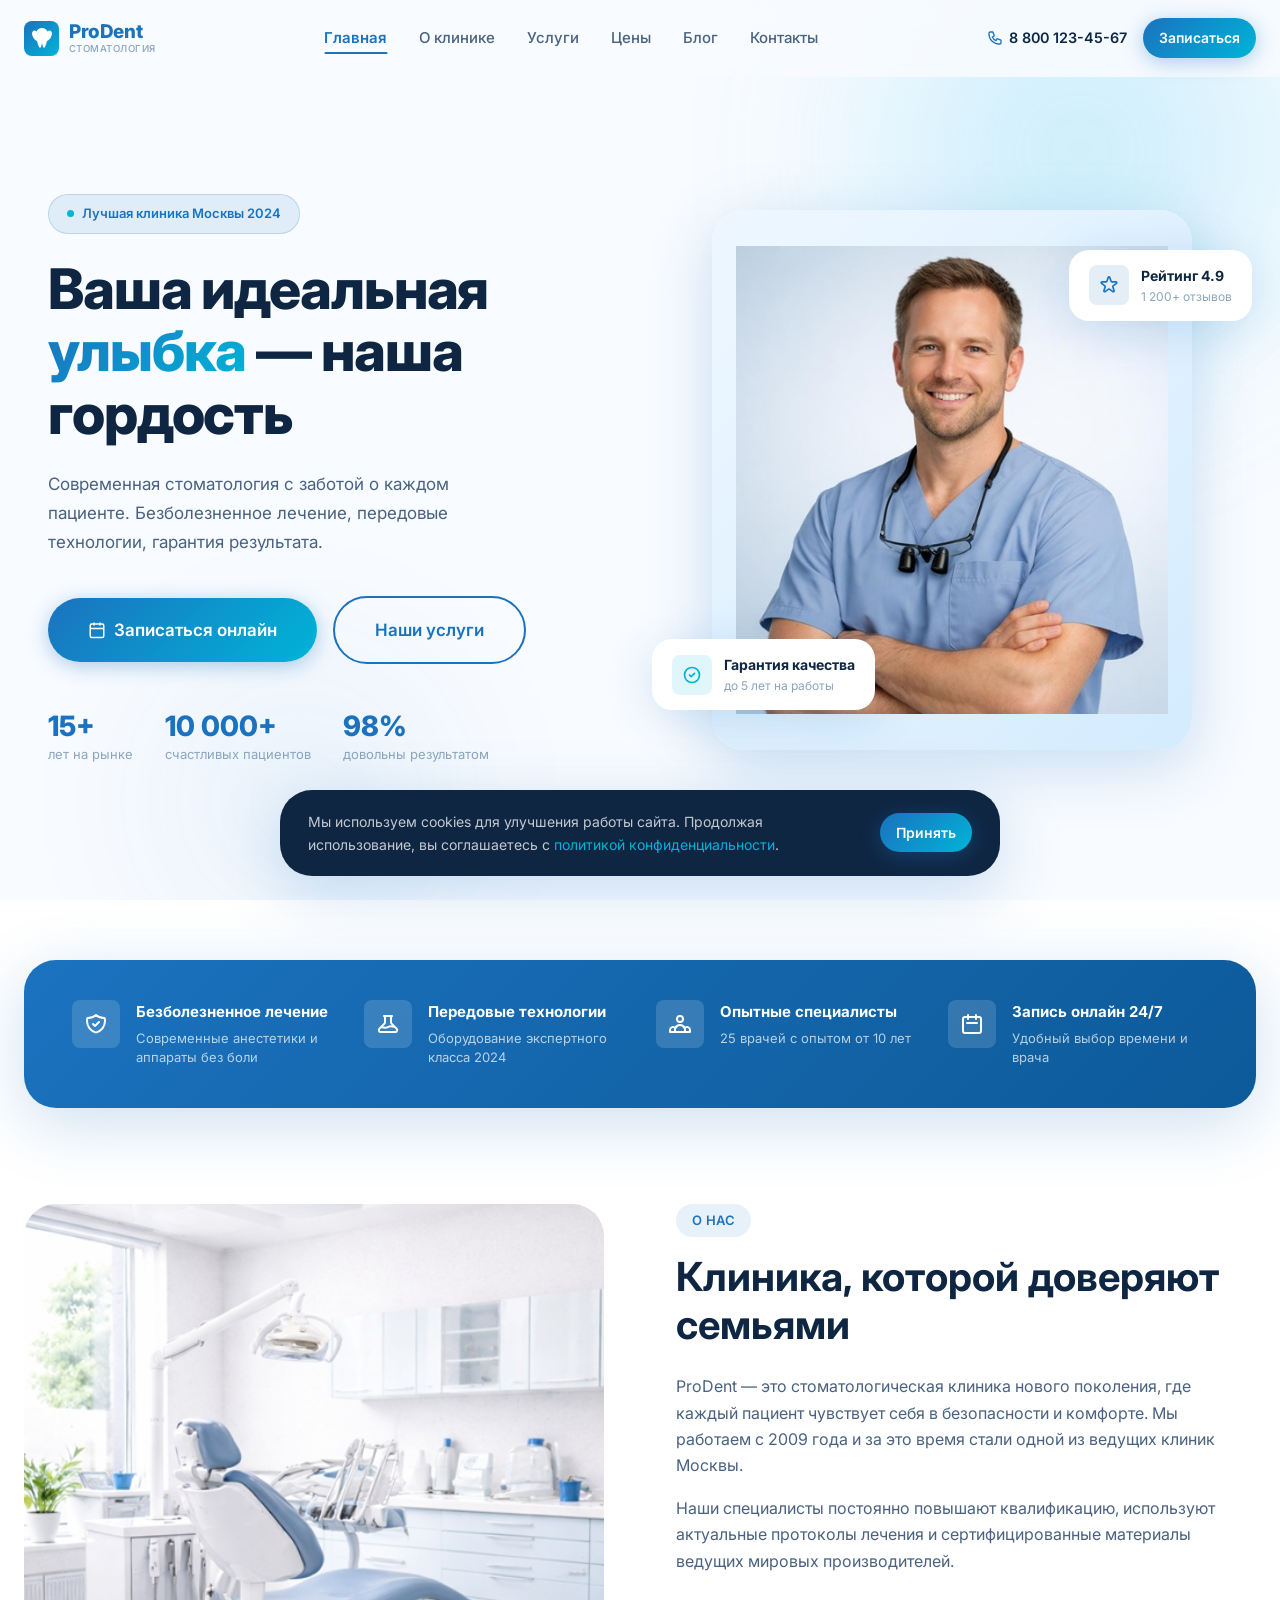
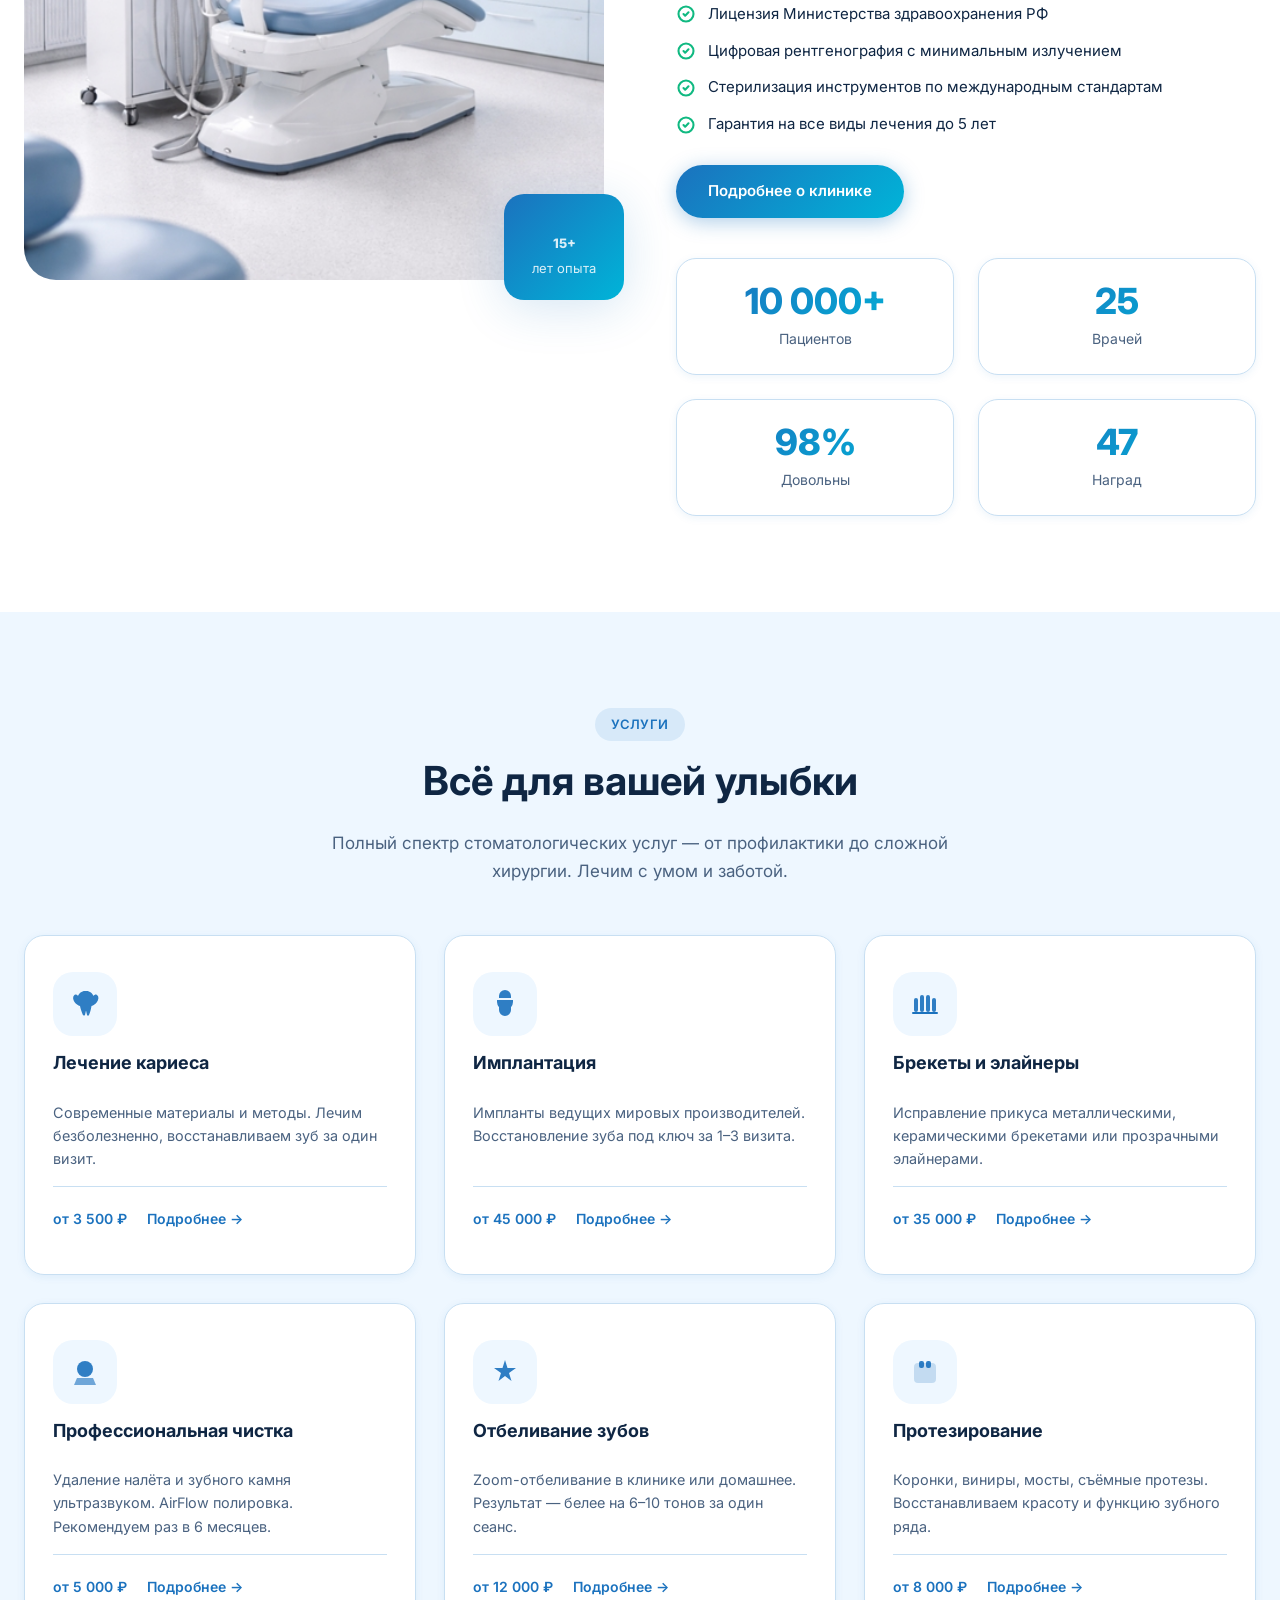
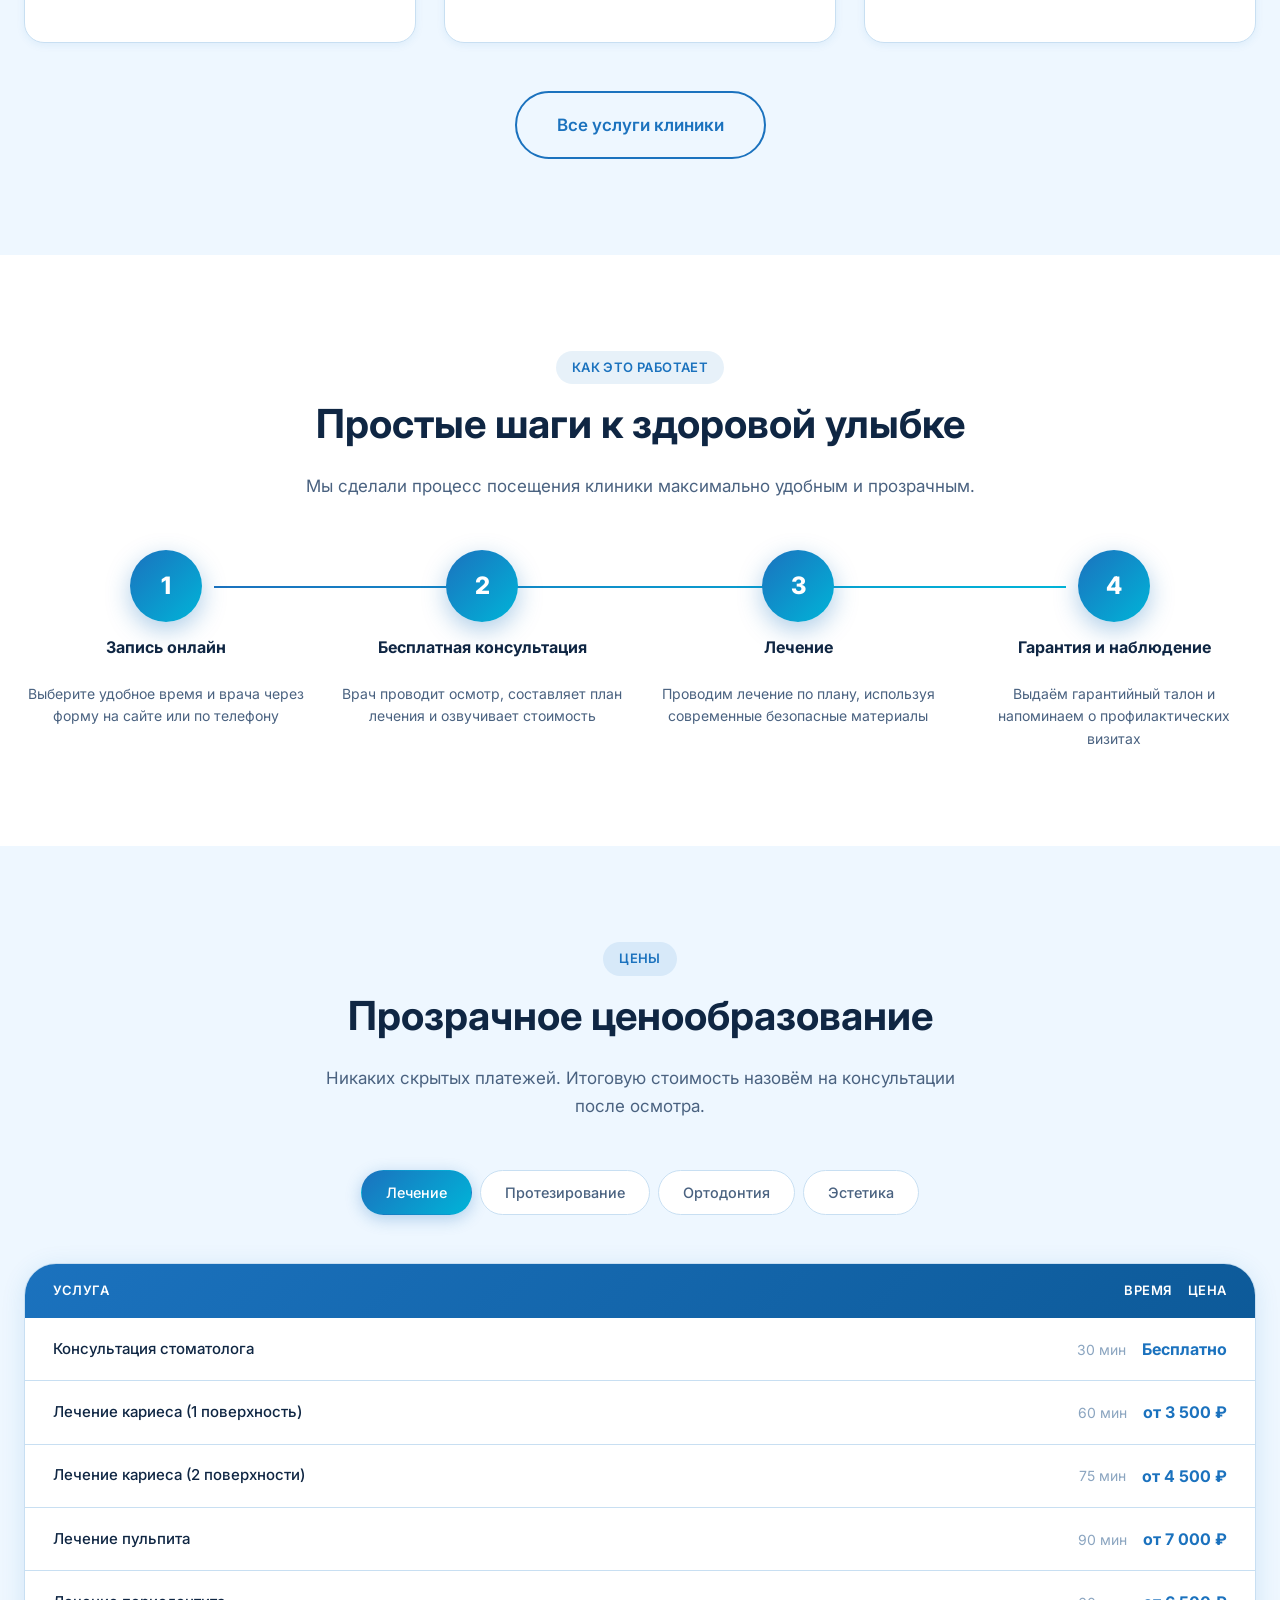
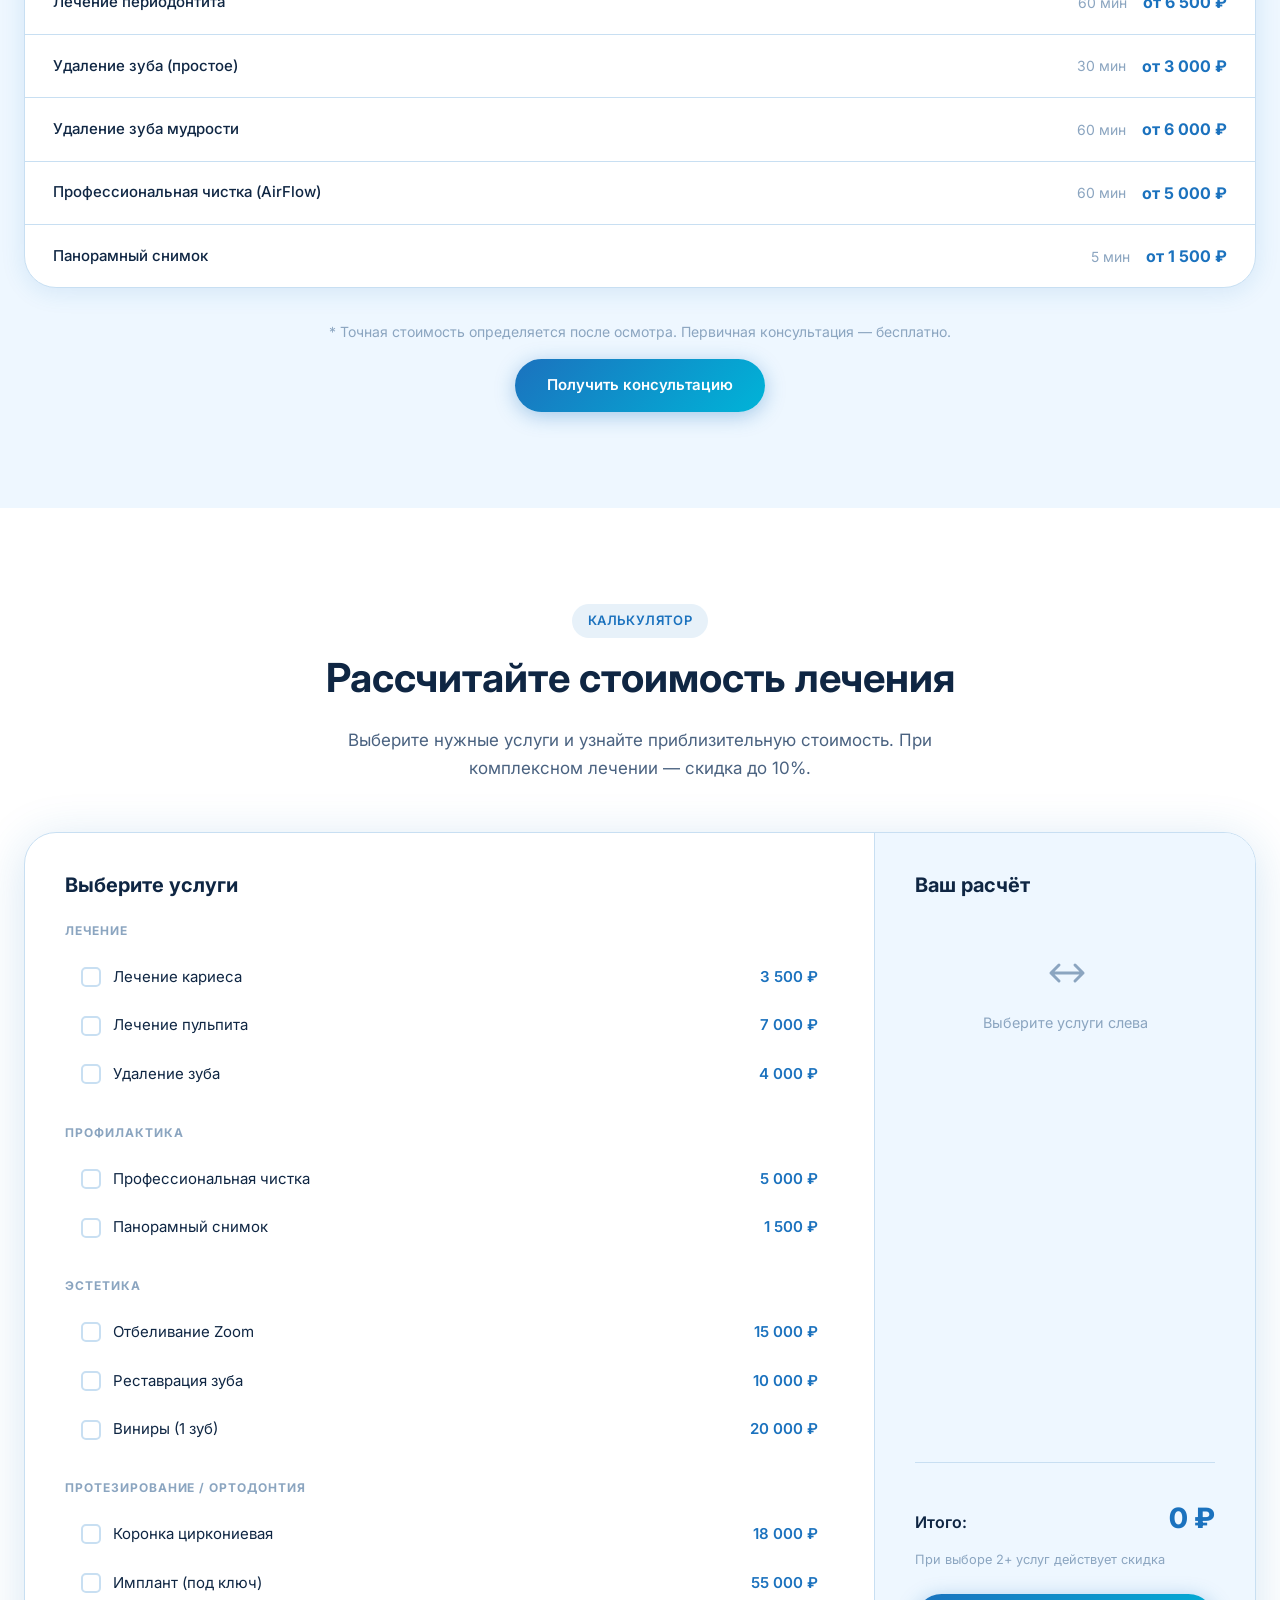
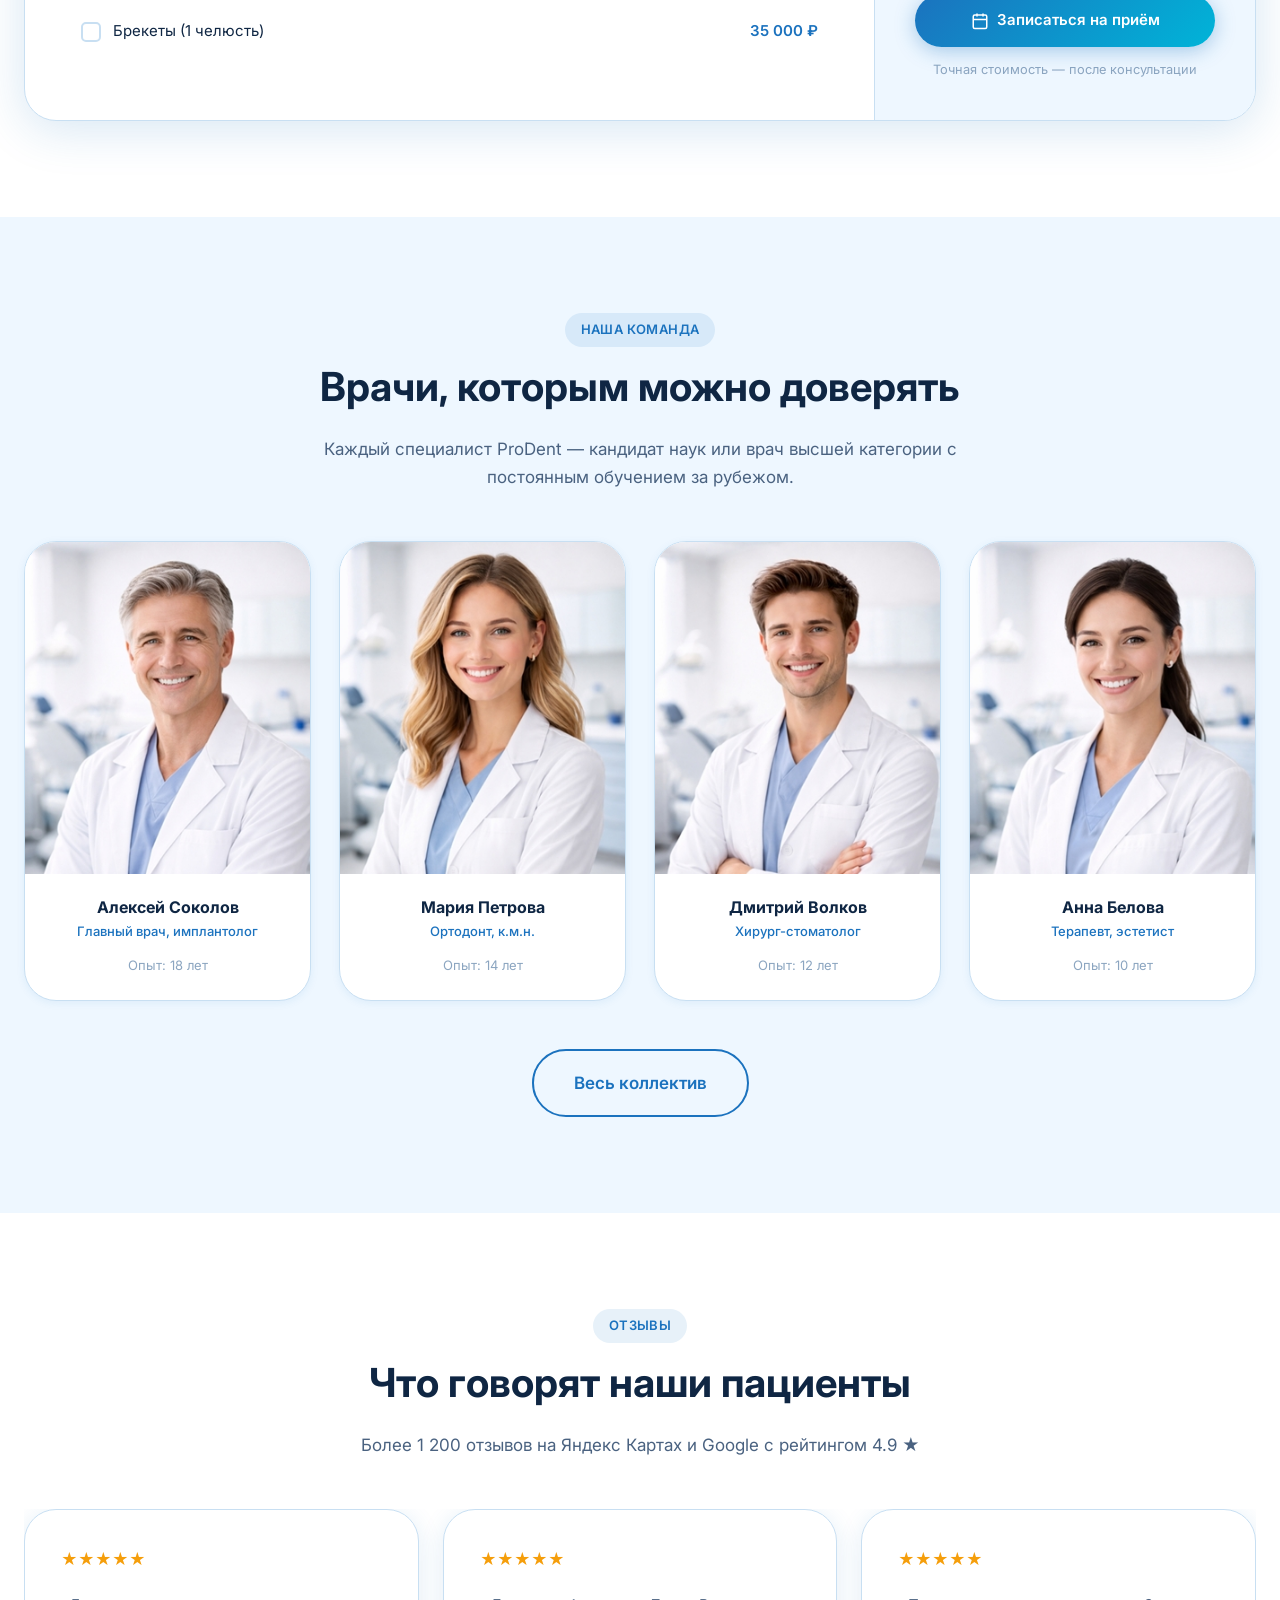
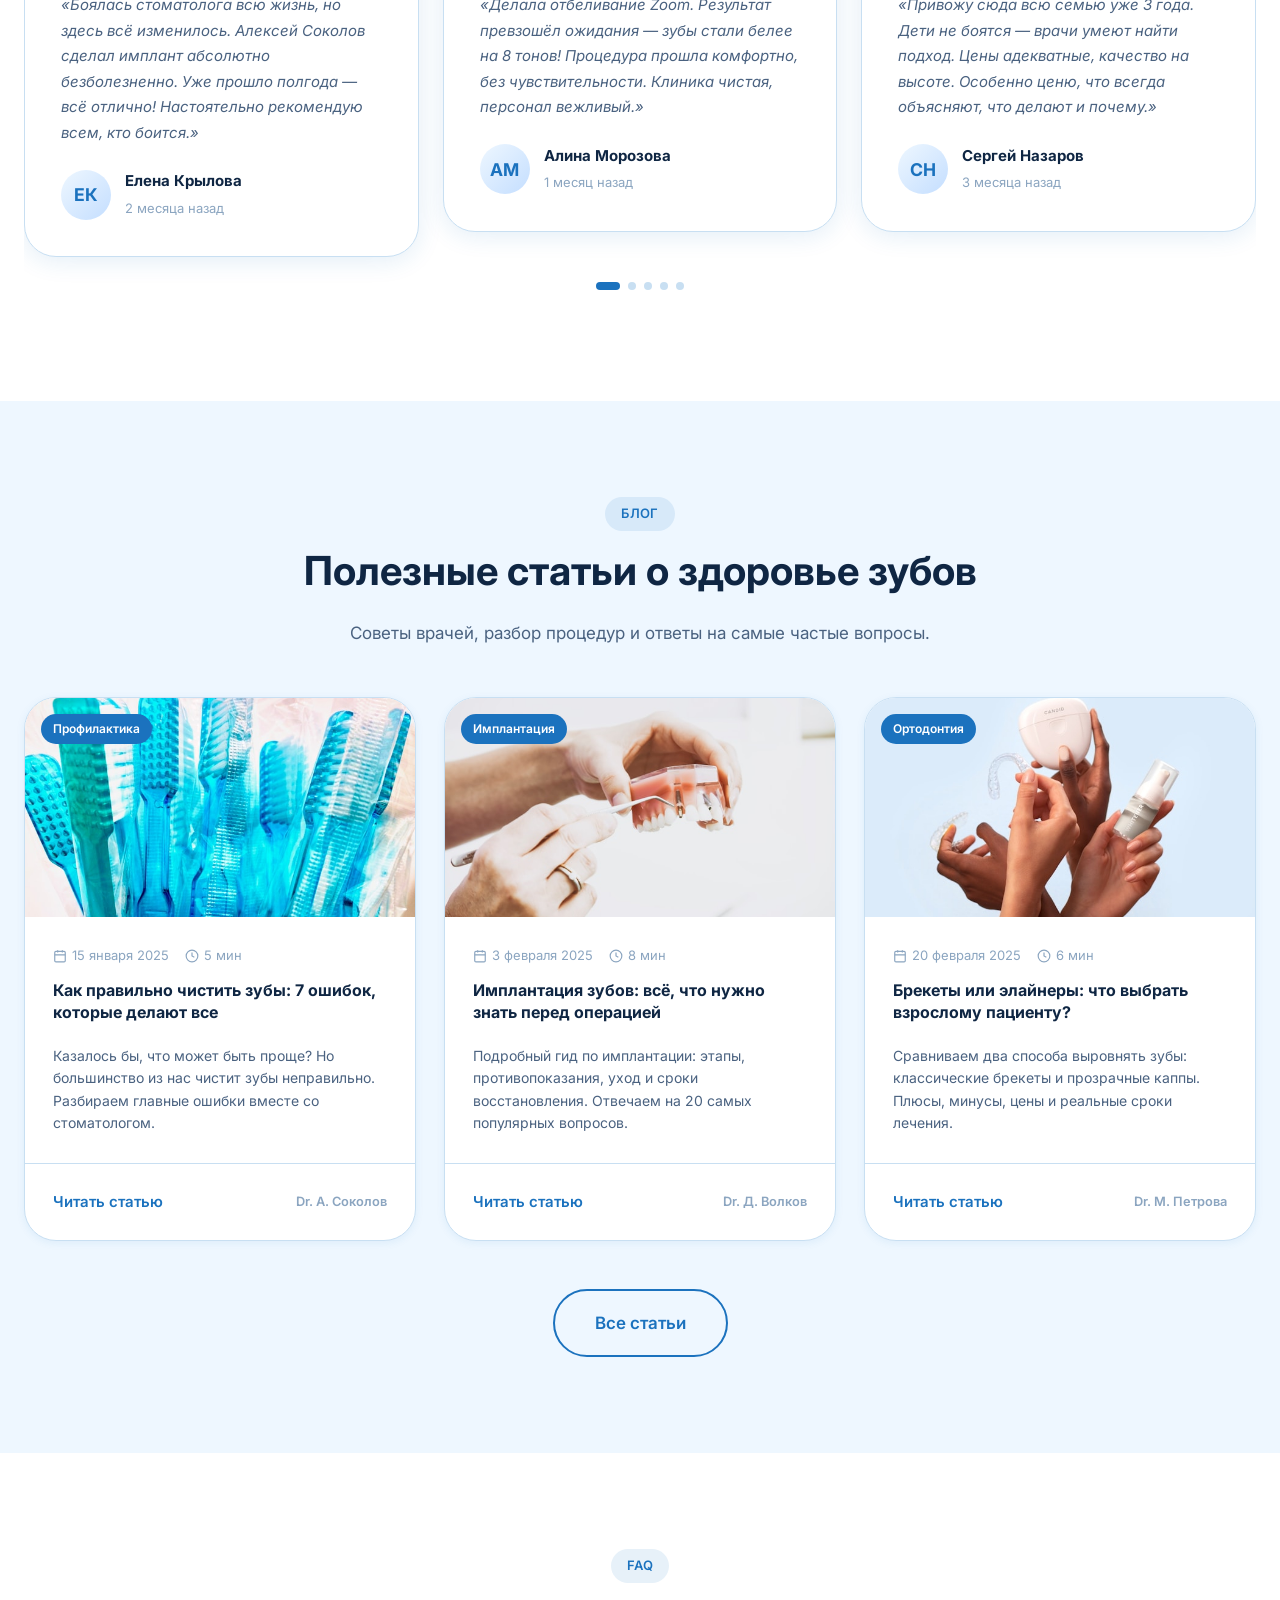
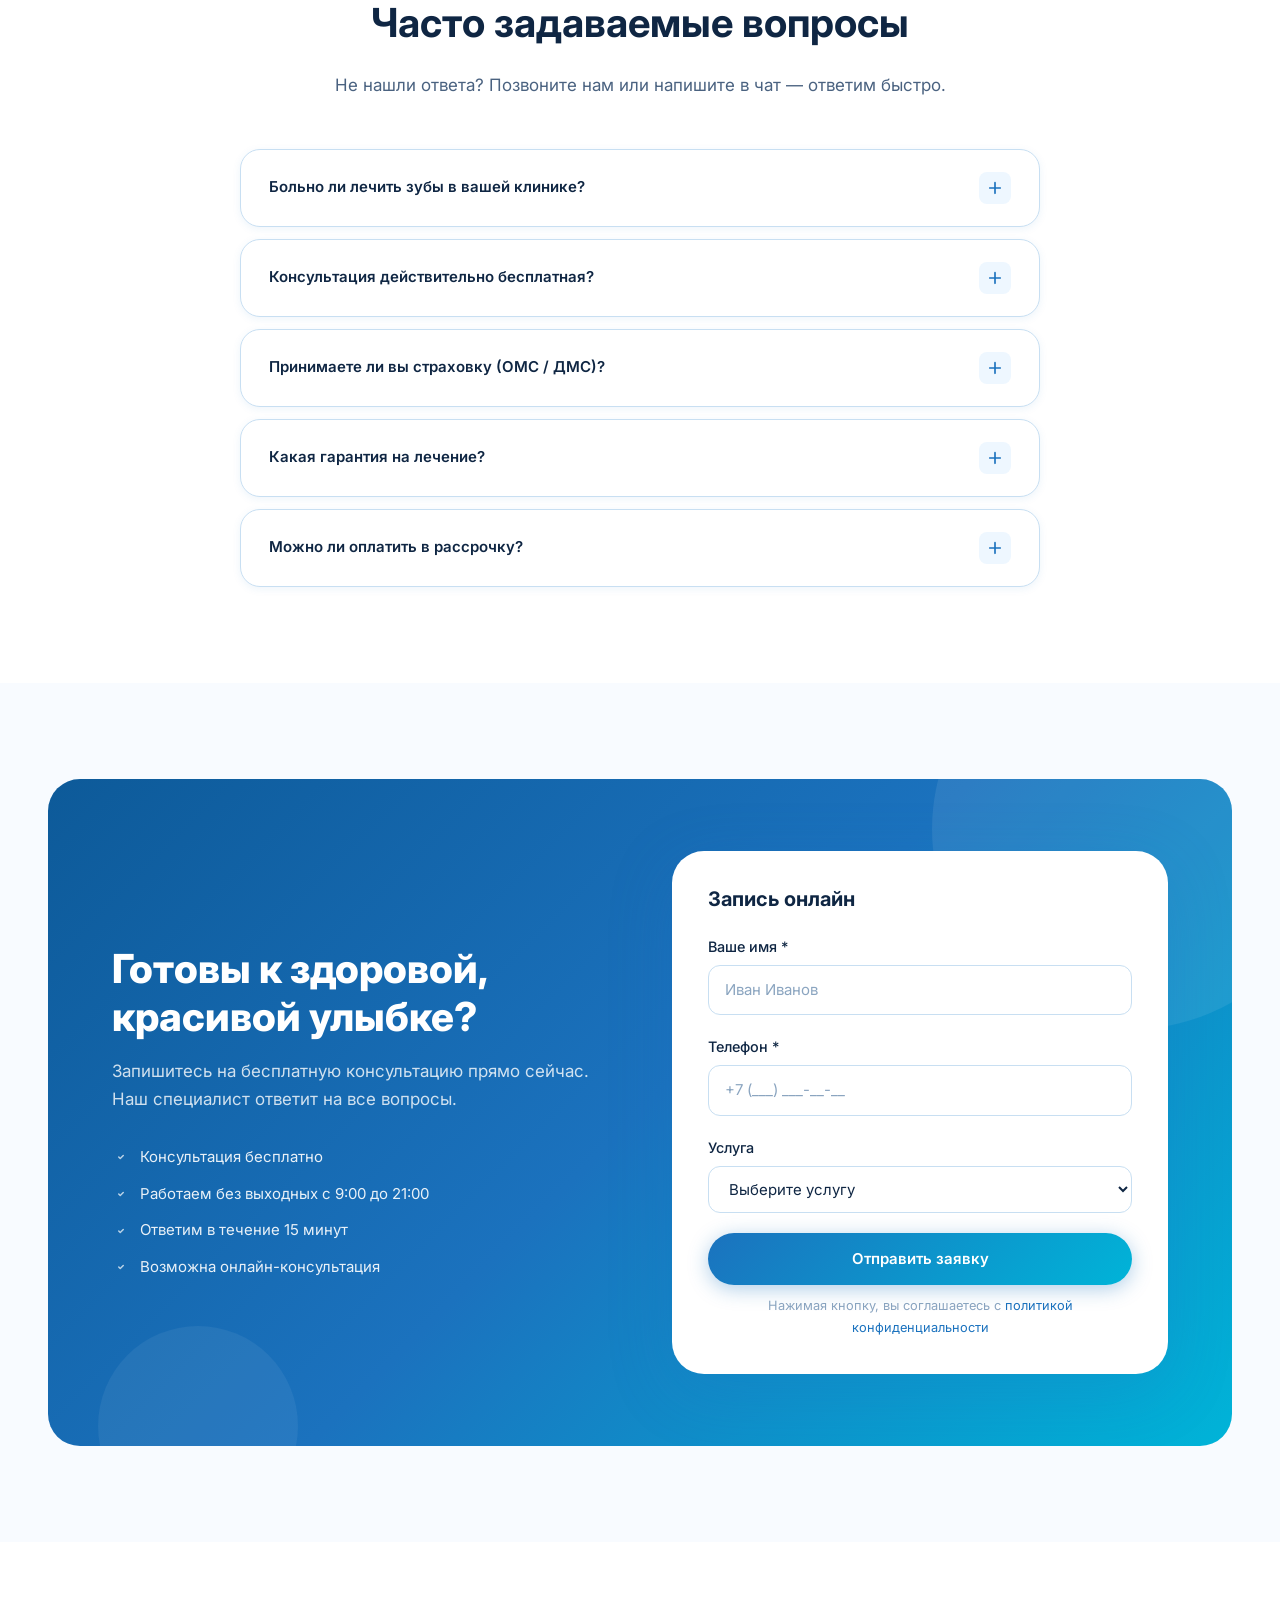
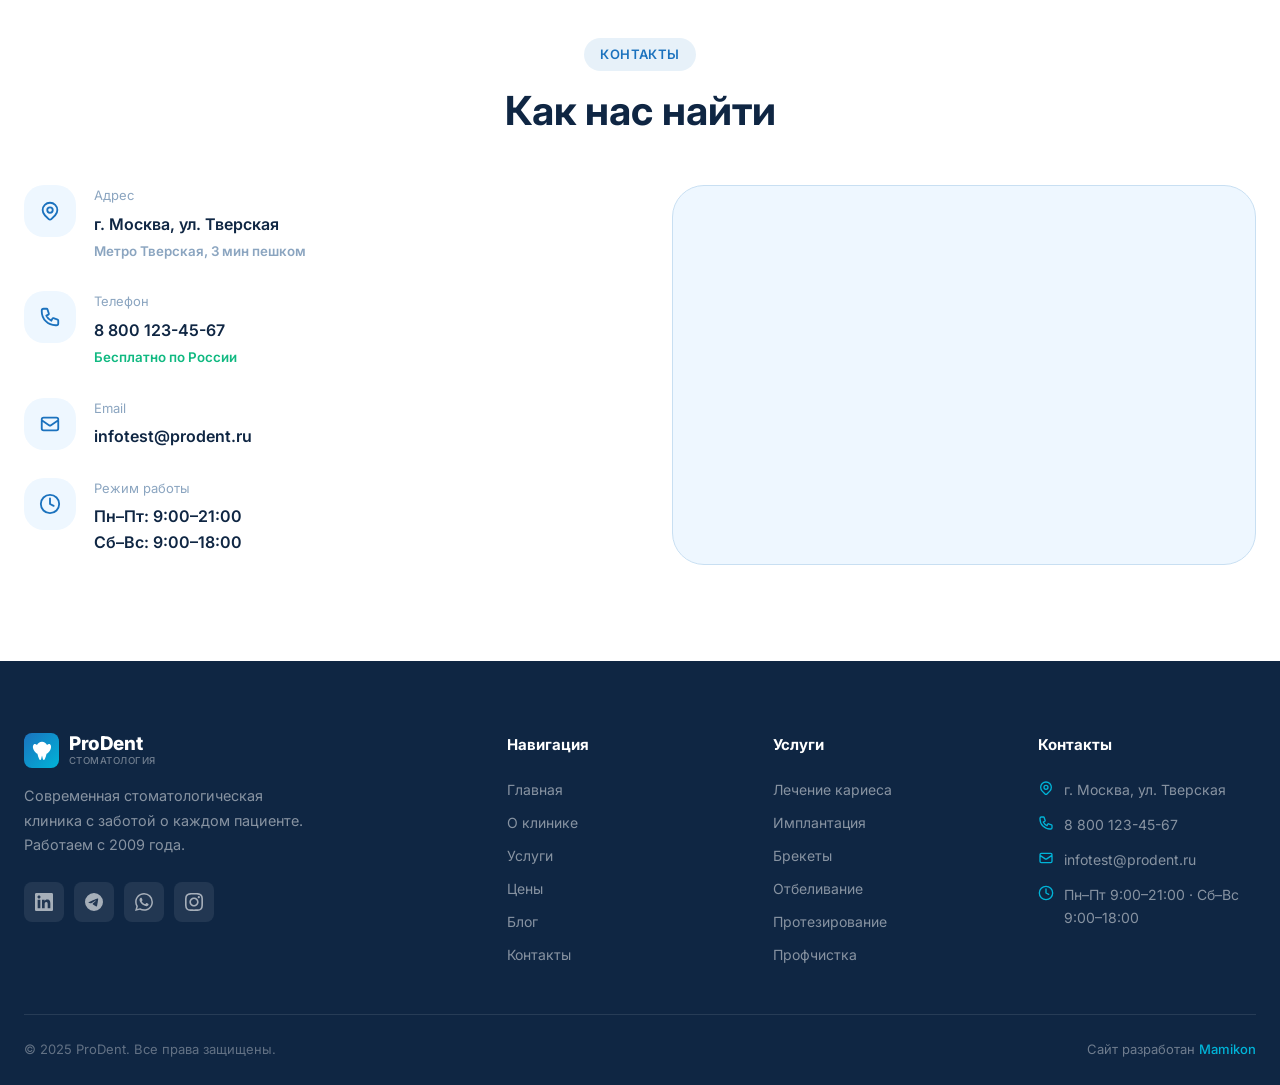
==== index.html @ b8b99626 "project init" ====
﻿<!DOCTYPE html>
<html lang="ru">

<head>
  <meta charset="UTF-8" />
  <meta name="viewport" content="width=device-width, initial-scale=1.0" />
  <link rel="apple-touch-icon" sizes="180x180" href="assets/img/favicon/apple-touch-icon.png">
  <link rel="icon" type="image/png" sizes="32x32" href="assets/img/favicon/favicon-32x32.png">
  <link rel="icon" type="image/png" sizes="16x16" href="assets/img/favicon/favicon-16x16.png">
  <meta name="description"
    content="ProDent — современная стоматологическая клиника. Безболезненное лечение, имплантация, отбеливание, брекеты. Запишитесь онлайн!" />
  <title>ProDent — Стоматологическая клиника</title>

  <!-- Fonts -->
  <link rel="preconnect" href="https://fonts.googleapis.com" />
  <link rel="preconnect" href="https://fonts.gstatic.com" crossorigin />
  <link href="https://fonts.googleapis.com/css2?family=Inter:wght@300;400;500;600;700;800;900&display=swap"
    rel="stylesheet" />

  <!-- AOS -->
  <link rel="stylesheet" href="https://unpkg.com/aos@2.3.4/dist/aos.css" />
  <!-- Swiper -->
  <link rel="stylesheet" href="https://cdn.jsdelivr.net/npm/swiper@11/swiper-bundle.min.css" />

  <link rel="stylesheet" href="assets/css/style.css" />
</head>

<body>

  <!-- Scroll progress -->
  <div class="scroll-progress" id="scrollProgress"></div>

  <!-- ======================== HEADER ======================== -->
  <header class="header" id="header">
    <div class="container">
      <div class="header__inner">

        <a href="index.html" class="logo">
          <div class="logo__icon">
            <svg width="24" height="24" viewBox="0 0 24 24" fill="none" xmlns="http://www.w3.org/2000/svg">
              <path
                d="M12 2C9.5 2 7.5 3.5 6.5 5.5C5.5 4.5 4 4 3 5C1.5 6.5 2 9 3 11C4 13 5.5 14.5 7 15C7.5 17 8 19 9 21C9.5 22 10.5 22 11 21L12 17L13 21C13.5 22 14.5 22 15 21C16 19 16.5 17 17 15C18.5 14.5 20 13 21 11C22 9 22.5 6.5 21 5C20 4 18.5 4.5 17.5 5.5C16.5 3.5 14.5 2 12 2Z"
                fill="white" />
            </svg>
          </div>
          <div class="logo__text">
            <span class="logo__name">ProDent</span>
            <span class="logo__sub">Стоматология</span>
          </div>
        </a>

        <nav class="nav">
          <a href="index.html" class="nav__link active">Главная</a>
          <a href="about.html" class="nav__link">О клинике</a>
          <a href="services.html" class="nav__link">Услуги</a>
          <a href="#pricing" class="nav__link">Цены</a>
          <a href="blog.html" class="nav__link">Блог</a>
          <a href="contacts.html" class="nav__link">Контакты</a>
        </nav>

        <div class="header__actions">
          <a href="tel:+78001234567" class="header__phone">
            <svg width="16" height="16" fill="none" viewBox="0 0 24 24" stroke="currentColor" stroke-width="2">
              <path stroke-linecap="round" stroke-linejoin="round"
                d="M3 5a2 2 0 012-2h3.28a1 1 0 01.948.684l1.498 4.493a1 1 0 01-.502 1.21l-2.257 1.13a11.042 11.042 0 005.516 5.516l1.13-2.257a1 1 0 011.21-.502l4.493 1.498a1 1 0 01.684.949V19a2 2 0 01-2 2h-1C9.716 21 3 14.284 3 6V5z" />
            </svg>
            8 800 123-45-67
          </a>
          <a href="#cta" class="btn btn--primary btn--sm">Записаться</a>
        </div>

        <button class="burger" aria-label="Меню">
          <span></span><span></span><span></span>
        </button>

      </div>
    </div>
  </header>

  <!-- Mobile menu -->
  <div class="mobile-menu">
    <div class="mobile-menu__overlay"></div>
    <div class="mobile-menu__panel">
      <button class="mobile-menu__close" aria-label="Закрыть">✕</button>
      <nav class="mobile-nav">
        <a href="index.html" class="mobile-nav__link active">Главная</a>
        <a href="about.html" class="mobile-nav__link">О клинике</a>
        <a href="services.html" class="mobile-nav__link">Услуги</a>
        <a href="#pricing" class="mobile-nav__link">Цены</a>
        <a href="blog.html" class="mobile-nav__link">Блог</a>
        <a href="contacts.html" class="mobile-nav__link">Контакты</a>
      </nav>
      <div class="mobile-menu__footer">
        <a href="tel:+78001234567" class="mobile-menu__phone">
          <svg width="20" height="20" fill="none" viewBox="0 0 24 24" stroke="currentColor" stroke-width="2">
            <path stroke-linecap="round" stroke-linejoin="round"
              d="M3 5a2 2 0 012-2h3.28a1 1 0 01.948.684l1.498 4.493a1 1 0 01-.502 1.21l-2.257 1.13a11.042 11.042 0 005.516 5.516l1.13-2.257a1 1 0 011.21-.502l4.493 1.498a1 1 0 01.684.949V19a2 2 0 01-2 2h-1C9.716 21 3 14.284 3 6V5z" />
          </svg>
          8 800 123-45-67
        </a>
        <a href="#cta" class="btn btn--primary" style="width:100%;justify-content:center;">Записаться онлайн</a>
      </div>
    </div>
  </div>

  <!-- ======================== HERO ======================== -->
  <section class="hero" id="home">
    <div class="hero__bg-shape hero__bg-shape--1"></div>
    <div class="hero__bg-shape hero__bg-shape--2"></div>

    <div class="container">
      <div class="hero__grid">

        <div class="hero__text">
          <div class="hero__badge animate-fadeInUp animate-delay-1">
            <span class="hero__badge-dot"></span>
            Лучшая клиника Москвы 2024
          </div>
          <h1 class="hero__title">
            Ваша идеальная <span class="text-gradient">улыбка</span> — наша гордость
          </h1>
          <p class="hero__desc">
            Современная стоматология с заботой о каждом пациенте. Безболезненное лечение,
            передовые технологии, гарантия результата.
          </p>
          <div class="hero__actions animate-fadeInUp animate-delay-4">
            <a href="#cta" class="btn btn--primary btn--lg">
              <svg width="18" height="18" fill="none" viewBox="0 0 24 24" stroke="currentColor" stroke-width="2">
                <rect x="3" y="4" width="18" height="18" rx="2" />
                <path d="M16 2v4M8 2v4M3 10h18" />
              </svg>
              Записаться онлайн
            </a>
            <a href="services.html" class="btn btn--outline btn--lg">Наши услуги</a>
          </div>
          <div class="hero__stats animate-fadeInUp animate-delay-5">
            <div class="hero__stat">
              <span class="hero__stat-value">15+</span>
              <span class="hero__stat-label">лет на рынке</span>
            </div>
            <div class="hero__stat">
              <span class="hero__stat-value">10 000+</span>
              <span class="hero__stat-label">счастливых пациентов</span>
            </div>
            <div class="hero__stat">
              <span class="hero__stat-value">98%</span>
              <span class="hero__stat-label">довольны результатом</span>
            </div>
          </div>
        </div>

        <div class="hero__visual">
          <div class="hero__img-wrap">
            <div class="hero__img-placeholder">
              <img src="assets/img/intro-hero.jpg" alt="Фото врача">
            </div>
          </div>

          <!-- Floating cards -->
          <div class="hero__float-card hero__float-card--1">
            <div class="hero__float-icon hero__float-icon--cyan">
              <svg width="20" height="20" fill="none" viewBox="0 0 24 24" stroke="currentColor" stroke-width="2">
                <path stroke-linecap="round" stroke-linejoin="round"
                  d="M9 12l2 2 4-4m6 2a9 9 0 11-18 0 9 9 0 0118 0z" />
              </svg>
            </div>
            <div class="hero__float-text">
              <strong>Гарантия качества</strong>
              <span>до 5 лет на работы</span>
            </div>
          </div>

          <div class="hero__float-card hero__float-card--2">
            <div class="hero__float-icon hero__float-icon--blue">
              <svg width="20" height="20" viewBox="0 0 24 24" fill="none" stroke="currentColor" stroke-width="2">
                <path stroke-linecap="round" stroke-linejoin="round"
                  d="M11.049 2.927c.3-.921 1.603-.921 1.902 0l1.519 4.674a1 1 0 00.95.69h4.915c.969 0 1.371 1.24.588 1.81l-3.976 2.888a1 1 0 00-.363 1.118l1.518 4.674c.3.922-.755 1.688-1.538 1.118l-3.976-2.888a1 1 0 00-1.176 0l-3.976 2.888c-.783.57-1.838-.197-1.538-1.118l1.518-4.674a1 1 0 00-.363-1.118l-3.976-2.888c-.784-.57-.38-1.81.588-1.81h4.914a1 1 0 00.951-.69l1.519-4.674z" />
              </svg>
            </div>
            <div class="hero__float-text">
              <strong>Рейтинг 4.9</strong>
              <span>1 200+ отзывов</span>
            </div>
          </div>
        </div>

      </div>
    </div>

    <div class="hero__scroll" aria-label="Прокрутить вниз">
      <svg width="20" height="20" fill="none" viewBox="0 0 24 24" stroke="currentColor" stroke-width="2">
        <path stroke-linecap="round" stroke-linejoin="round" d="M19 9l-7 7-7-7" />
      </svg>
      <span>Прокрутите вниз</span>
    </div>
  </section>

  <!-- ======================== FEATURES STRIP ======================== -->
  <section class="features-strip section section--white">
    <div class="container">
      <div class="features-strip__inner">

        <div class="feature-item" data-aos="fade-up" data-aos-delay="0">
          <div class="feature-item__icon">
            <svg width="24" height="24" fill="none" viewBox="0 0 24 24" stroke="currentColor" stroke-width="2">
              <path stroke-linecap="round" stroke-linejoin="round"
                d="M9 12l2 2 4-4m5.618-4.016A11.955 11.955 0 0112 2.944a11.955 11.955 0 01-8.618 3.04A12.02 12.02 0 003 9c0 5.591 3.824 10.29 9 11.622 5.176-1.332 9-6.03 9-11.622 0-1.042-.133-2.052-.382-3.016z" />
            </svg>
          </div>
          <div>
            <div class="feature-item__title">Безболезненное лечение</div>
            <div class="feature-item__text">Современные анестетики и аппараты без боли</div>
          </div>
        </div>

        <div class="feature-item" data-aos="fade-up" data-aos-delay="100">
          <div class="feature-item__icon">
            <svg width="24" height="24" fill="none" viewBox="0 0 24 24" stroke="currentColor" stroke-width="2">
              <path stroke-linecap="round" stroke-linejoin="round"
                d="M19.428 15.428a2 2 0 00-1.022-.547l-2.387-.477a6 6 0 00-3.86.517l-.318.158a6 6 0 01-3.86.517L6.05 15.21a2 2 0 00-1.806.547M8 4h8l-1 1v5.172a2 2 0 00.586 1.414l5 5c1.26 1.26.367 3.414-1.415 3.414H4.828c-1.782 0-2.674-2.154-1.414-3.414l5-5A2 2 0 009 10.172V5L8 4z" />
            </svg>
          </div>
          <div>
            <div class="feature-item__title">Передовые технологии</div>
            <div class="feature-item__text">Оборудование экспертного класса 2024</div>
          </div>
        </div>

        <div class="feature-item" data-aos="fade-up" data-aos-delay="200">
          <div class="feature-item__icon">
            <svg width="24" height="24" fill="none" viewBox="0 0 24 24" stroke="currentColor" stroke-width="2">
              <path stroke-linecap="round" stroke-linejoin="round"
                d="M17 20h5v-2a3 3 0 00-5.356-1.857M17 20H7m10 0v-2c0-.656-.126-1.283-.356-1.857M7 20H2v-2a3 3 0 015.356-1.857M7 20v-2c0-.656.126-1.283.356-1.857m0 0a5.002 5.002 0 019.288 0M15 7a3 3 0 11-6 0 3 3 0 016 0z" />
            </svg>
          </div>
          <div>
            <div class="feature-item__title">Опытные специалисты</div>
            <div class="feature-item__text">25 врачей с опытом от 10 лет</div>
          </div>
        </div>

        <div class="feature-item" data-aos="fade-up" data-aos-delay="300">
          <div class="feature-item__icon">
            <svg width="24" height="24" fill="none" viewBox="0 0 24 24" stroke="currentColor" stroke-width="2">
              <path stroke-linecap="round" stroke-linejoin="round"
                d="M8 7V3m8 4V3m-9 8h10M5 21h14a2 2 0 002-2V7a2 2 0 00-2-2H5a2 2 0 00-2 2v12a2 2 0 002 2z" />
            </svg>
          </div>
          <div>
            <div class="feature-item__title">Запись онлайн 24/7</div>
            <div class="feature-item__text">Удобный выбор времени и врача</div>
          </div>
        </div>

      </div>
    </div>
  </section>

  <!-- ======================== ABOUT ======================== -->
  <section class="section section--white" id="about">
    <div class="container">
      <div class="about__grid">

        <div class="about__img-wrap">
          <div class="about__img">
            <img src="assets/img/clinic.jpg" alt="Клиника">
          </div>
          <div class="about__exp-badge" data-aos="zoom-in" data-aos-delay="300">
            <strong><span data-counter="15" data-suffix="+">0+</span></strong>
            <span>лет опыта</span>
          </div>
        </div>

        <div class="about__text" data-aos="fade-up">
          <div class="section-badge">О нас</div>
          <h2>Клиника, которой доверяют семьями</h2>
          <p>ProDent — это стоматологическая клиника нового поколения, где каждый пациент чувствует себя в безопасности
            и комфорте. Мы работаем с 2009 года и за это время стали одной из ведущих клиник Москвы.</p>
          <p>Наши специалисты постоянно повышают квалификацию, используют актуальные протоколы лечения и
            сертифицированные материалы ведущих мировых производителей.</p>

          <ul class="about__list">
            <li class="about__list-item">
              <svg width="20" height="20" fill="none" viewBox="0 0 24 24" stroke="currentColor" stroke-width="2.5">
                <path stroke-linecap="round" stroke-linejoin="round"
                  d="M9 12l2 2 4-4m6 2a9 9 0 11-18 0 9 9 0 0118 0z" />
              </svg>
              Лицензия Министерства здравоохранения РФ
            </li>
            <li class="about__list-item">
              <svg width="20" height="20" fill="none" viewBox="0 0 24 24" stroke="currentColor" stroke-width="2.5">
                <path stroke-linecap="round" stroke-linejoin="round"
                  d="M9 12l2 2 4-4m6 2a9 9 0 11-18 0 9 9 0 0118 0z" />
              </svg>
              Цифровая рентгенография с минимальным излучением
            </li>
            <li class="about__list-item">
              <svg width="20" height="20" fill="none" viewBox="0 0 24 24" stroke="currentColor" stroke-width="2.5">
                <path stroke-linecap="round" stroke-linejoin="round"
                  d="M9 12l2 2 4-4m6 2a9 9 0 11-18 0 9 9 0 0118 0z" />
              </svg>
              Стерилизация инструментов по международным стандартам
            </li>
            <li class="about__list-item">
              <svg width="20" height="20" fill="none" viewBox="0 0 24 24" stroke="currentColor" stroke-width="2.5">
                <path stroke-linecap="round" stroke-linejoin="round"
                  d="M9 12l2 2 4-4m6 2a9 9 0 11-18 0 9 9 0 0118 0z" />
              </svg>
              Гарантия на все виды лечения до 5 лет
            </li>
          </ul>

          <a href="about.html" class="btn btn--primary">Подробнее о клинике</a>

          <div class="about__counters" data-aos="fade-up" data-aos-delay="200">
            <div class="counter-card">
              <div class="counter-card__value"><span data-counter="10000" data-suffix="+">0</span></div>
              <div class="counter-card__label">Пациентов</div>
            </div>
            <div class="counter-card">
              <div class="counter-card__value"><span data-counter="25">0</span></div>
              <div class="counter-card__label">Врачей</div>
            </div>
            <div class="counter-card">
              <div class="counter-card__value"><span data-counter="98" data-suffix="%">0</span></div>
              <div class="counter-card__label">Довольны</div>
            </div>
            <div class="counter-card">
              <div class="counter-card__value"><span data-counter="47">0</span></div>
              <div class="counter-card__label">Наград</div>
            </div>
          </div>

        </div>
      </div>
    </div>
  </section>

  <!-- ======================== SERVICES ======================== -->
  <section class="section section--alt" id="services">
    <div class="container">
      <div class="section-header" data-aos="fade-up">
        <div class="section-badge">Услуги</div>
        <h2>Всё для вашей улыбки</h2>
        <p>Полный спектр стоматологических услуг — от профилактики до сложной хирургии. Лечим с умом и заботой.</p>
      </div>

      <div class="services__grid">

        <div class="service-card" data-aos="fade-up" data-aos-delay="0">
          <div class="service-card__icon">
            <svg width="32" height="32" viewBox="0 0 32 32" fill="none">
              <path
                d="M16 3C12.5 3 10 5.5 9 8C8 6.5 6 6 5 7.5C3.5 9 4 12 5.5 14C7 16 9 17.5 11 18C11.5 20.5 12.5 23.5 13.5 26C14 27.5 15 28 16 27L17 22.5L18 27C18.5 28 19.5 28 20 27C21.5 23.5 22 20.5 22.5 18C24.5 17.5 26.5 16 28 14C29.5 12 30 9 28.5 7.5C27.5 6 25.5 6.5 24.5 8C23.5 5.5 21 3 17.5 3H16Z"
                fill="currentColor" opacity=".9" />
            </svg>
          </div>
          <h3 class="service-card__title">Лечение кариеса</h3>
          <p class="service-card__desc">Современные материалы и методы. Лечим безболезненно, восстанавливаем зуб за один
            визит.</p>
          <div class="service-card__price">от 3 500 ₽ <a href="services.html" class="btn btn--ghost btn--sm"
              style="display:inline-flex;margin-left:auto;">Подробнее →</a></div>
        </div>

        <div class="service-card" data-aos="fade-up" data-aos-delay="100">
          <div class="service-card__icon">
            <svg width="32" height="32" fill="none" viewBox="0 0 32 32">
              <path d="M10 8a6 6 0 1112 0v2H10V8zm-2 4h16v2a8 8 0 01-16 0v-2zm2 6h12v4a6 6 0 01-12 0v-4z"
                fill="currentColor" opacity=".9" />
            </svg>
          </div>
          <h3 class="service-card__title">Имплантация</h3>
          <p class="service-card__desc">Импланты ведущих мировых производителей. Восстановление зуба под ключ за 1–3
            визита.</p>
          <div class="service-card__price">от 45 000 ₽ <a href="services.html" class="btn btn--ghost btn--sm"
              style="display:inline-flex;margin-left:auto;">Подробнее →</a></div>
        </div>

        <div class="service-card" data-aos="fade-up" data-aos-delay="200">
          <div class="service-card__icon">
            <svg width="32" height="32" fill="none" viewBox="0 0 32 32">
              <rect x="5" y="10" width="4" height="14" rx="2" fill="currentColor" opacity=".9" />
              <rect x="11" y="7" width="4" height="17" rx="2" fill="currentColor" opacity=".9" />
              <rect x="17" y="7" width="4" height="17" rx="2" fill="currentColor" opacity=".9" />
              <rect x="23" y="10" width="4" height="14" rx="2" fill="currentColor" opacity=".9" />
              <path d="M4 25h24" stroke="currentColor" stroke-width="2" stroke-linecap="round" />
            </svg>
          </div>
          <h3 class="service-card__title">Брекеты и элайнеры</h3>
          <p class="service-card__desc">Исправление прикуса металлическими, керамическими брекетами или прозрачными
            элайнерами.</p>
          <div class="service-card__price">от 35 000 ₽ <a href="services.html" class="btn btn--ghost btn--sm"
              style="display:inline-flex;margin-left:auto;">Подробнее →</a></div>
        </div>

        <div class="service-card" data-aos="fade-up" data-aos-delay="0">
          <div class="service-card__icon">
            <svg width="32" height="32" fill="none" viewBox="0 0 32 32">
              <circle cx="16" cy="13" r="8" fill="currentColor" opacity=".9" />
              <path d="M8 22l-3 7h22l-3-7" fill="currentColor" opacity=".6" />
            </svg>
          </div>
          <h3 class="service-card__title">Профессиональная чистка</h3>
          <p class="service-card__desc">Удаление налёта и зубного камня ультразвуком. AirFlow полировка. Рекомендуем раз
            в 6 месяцев.</p>
          <div class="service-card__price">от 5 000 ₽ <a href="services.html" class="btn btn--ghost btn--sm"
              style="display:inline-flex;margin-left:auto;">Подробнее →</a></div>
        </div>

        <div class="service-card" data-aos="fade-up" data-aos-delay="100">
          <div class="service-card__icon">
            <svg width="32" height="32" fill="none" viewBox="0 0 32 32">
              <path d="M16 4l2.5 8H27l-7 5 2.5 8L16 20l-6.5 5 2.5-8L5 12h8.5L16 4z" fill="currentColor" opacity=".9" />
            </svg>
          </div>
          <h3 class="service-card__title">Отбеливание зубов</h3>
          <p class="service-card__desc">Zoom-отбеливание в клинике или домашнее. Результат — белее на 6–10 тонов за один
            сеанс.</p>
          <div class="service-card__price">от 12 000 ₽ <a href="services.html" class="btn btn--ghost btn--sm"
              style="display:inline-flex;margin-left:auto;">Подробнее →</a></div>
        </div>

        <div class="service-card" data-aos="fade-up" data-aos-delay="200">
          <div class="service-card__icon">
            <svg width="32" height="32" fill="none" viewBox="0 0 32 32">
              <rect x="6" y="8" width="20" height="18" rx="3" fill="currentColor" opacity=".2" stroke="currentColor"
                stroke-width="2" />
              <rect x="10" y="5" width="5" height="7" rx="2" fill="currentColor" opacity=".9" />
              <rect x="17" y="5" width="5" height="7" rx="2" fill="currentColor" opacity=".9" />
            </svg>
          </div>
          <h3 class="service-card__title">Протезирование</h3>
          <p class="service-card__desc">Коронки, виниры, мосты, съёмные протезы. Восстанавливаем красоту и функцию
            зубного ряда.</p>
          <div class="service-card__price">от 8 000 ₽ <a href="services.html" class="btn btn--ghost btn--sm"
              style="display:inline-flex;margin-left:auto;">Подробнее →</a></div>
        </div>

      </div>

      <div class="text-center mt-48" data-aos="fade-up">
        <a href="services.html" class="btn btn--outline btn--lg">Все услуги клиники</a>
      </div>
    </div>
  </section>

  <!-- ======================== HOW IT WORKS ======================== -->
  <section class="section section--white">
    <div class="container">
      <div class="section-header" data-aos="fade-up">
        <div class="section-badge">Как это работает</div>
        <h2>Простые шаги к здоровой улыбке</h2>
        <p>Мы сделали процесс посещения клиники максимально удобным и прозрачным.</p>
      </div>

      <div class="steps">
        <div class="step-item" data-aos="fade-up" data-aos-delay="0">
          <div class="step-item__num">1</div>
          <h4 class="step-item__title">Запись онлайн</h4>
          <p class="step-item__text">Выберите удобное время и врача через форму на сайте или по телефону</p>
        </div>
        <div class="step-item" data-aos="fade-up" data-aos-delay="100">
          <div class="step-item__num">2</div>
          <h4 class="step-item__title">Бесплатная консультация</h4>
          <p class="step-item__text">Врач проводит осмотр, составляет план лечения и озвучивает стоимость</p>
        </div>
        <div class="step-item" data-aos="fade-up" data-aos-delay="200">
          <div class="step-item__num">3</div>
          <h4 class="step-item__title">Лечение</h4>
          <p class="step-item__text">Проводим лечение по плану, используя современные безопасные материалы</p>
        </div>
        <div class="step-item" data-aos="fade-up" data-aos-delay="300">
          <div class="step-item__num">4</div>
          <h4 class="step-item__title">Гарантия и наблюдение</h4>
          <p class="step-item__text">Выдаём гарантийный талон и напоминаем о профилактических визитах</p>
        </div>
      </div>
    </div>
  </section>

  <!-- ======================== PRICING ======================== -->
  <section class="section section--alt" id="pricing">
    <div class="container">
      <div class="section-header" data-aos="fade-up">
        <div class="section-badge">Цены</div>
        <h2>Прозрачное ценообразование</h2>
        <p>Никаких скрытых платежей. Итоговую стоимость назовём на консультации после осмотра.</p>
      </div>

      <div class="pricing__tabs" data-aos="fade-up">
        <button class="pricing__tab active" data-tab="tab-treatment">Лечение</button>
        <button class="pricing__tab" data-tab="tab-prosthetics">Протезирование</button>
        <button class="pricing__tab" data-tab="tab-ortho">Ортодонтия</button>
        <button class="pricing__tab" data-tab="tab-cosm">Эстетика</button>
      </div>

      <div data-aos="fade-up" data-aos-delay="100">

        <div class="pricing__panel active" id="tab-treatment">
          <div class="pricing-table">
            <div class="pricing-table__header">
              <span>Услуга</span><span>Время</span><span>Цена</span>
            </div>
            <div class="pricing-table__row"><span class="pricing-table__name">Консультация стоматолога</span><span
                class="pricing-table__time">30 мин</span><span class="pricing-table__price">Бесплатно</span></div>
            <div class="pricing-table__row"><span class="pricing-table__name">Лечение кариеса (1
                поверхность)</span><span class="pricing-table__time">60 мин</span><span class="pricing-table__price">от
                3 500 ₽</span></div>
            <div class="pricing-table__row"><span class="pricing-table__name">Лечение кариеса (2
                поверхности)</span><span class="pricing-table__time">75 мин</span><span class="pricing-table__price">от
                4 500 ₽</span></div>
            <div class="pricing-table__row"><span class="pricing-table__name">Лечение пульпита</span><span
                class="pricing-table__time">90 мин</span><span class="pricing-table__price">от 7 000 ₽</span></div>
            <div class="pricing-table__row"><span class="pricing-table__name">Лечение периодонтита</span><span
                class="pricing-table__time">60 мин</span><span class="pricing-table__price">от 6 500 ₽</span></div>
            <div class="pricing-table__row"><span class="pricing-table__name">Удаление зуба (простое)</span><span
                class="pricing-table__time">30 мин</span><span class="pricing-table__price">от 3 000 ₽</span></div>
            <div class="pricing-table__row"><span class="pricing-table__name">Удаление зуба мудрости</span><span
                class="pricing-table__time">60 мин</span><span class="pricing-table__price">от 6 000 ₽</span></div>
            <div class="pricing-table__row"><span class="pricing-table__name">Профессиональная чистка
                (AirFlow)</span><span class="pricing-table__time">60 мин</span><span class="pricing-table__price">от 5
                000 ₽</span></div>
            <div class="pricing-table__row"><span class="pricing-table__name">Панорамный снимок</span><span
                class="pricing-table__time">5 мин</span><span class="pricing-table__price">от 1 500 ₽</span></div>
          </div>
        </div>

        <div class="pricing__panel" id="tab-prosthetics">
          <div class="pricing-table">
            <div class="pricing-table__header">
              <span>Услуга</span><span>Срок</span><span>Цена</span>
            </div>
            <div class="pricing-table__row"><span class="pricing-table__name">Коронка металлокерамика</span><span
                class="pricing-table__time">7–10 дн</span><span class="pricing-table__price">от 8 000 ₽</span></div>
            <div class="pricing-table__row"><span class="pricing-table__name">Коронка диоксид циркония</span><span
                class="pricing-table__time">7–10 дн</span><span class="pricing-table__price">от 18 000 ₽</span></div>
            <div class="pricing-table__row"><span class="pricing-table__name">Коронка E.max (пресскерамика)</span><span
                class="pricing-table__time">7–10 дн</span><span class="pricing-table__price">от 22 000 ₽</span></div>
            <div class="pricing-table__row"><span class="pricing-table__name">Имплант + абатмент + коронка</span><span
                class="pricing-table__time">3–6 мес</span><span class="pricing-table__price">от 55 000 ₽</span></div>
            <div class="pricing-table__row"><span class="pricing-table__name">Виниры (1 зуб)</span><span
                class="pricing-table__time">7 дн</span><span class="pricing-table__price">от 20 000 ₽</span></div>
            <div class="pricing-table__row"><span class="pricing-table__name">Съёмный протез (полный)</span><span
                class="pricing-table__time">14 дн</span><span class="pricing-table__price">от 25 000 ₽</span></div>
            <div class="pricing-table__row"><span class="pricing-table__name">All-on-4 (полная реабилитация)</span><span
                class="pricing-table__time">1–2 дн</span><span class="pricing-table__price">от 200 000 ₽</span></div>
          </div>
        </div>

        <div class="pricing__panel" id="tab-ortho">
          <div class="pricing-table">
            <div class="pricing-table__header">
              <span>Услуга</span><span>Срок</span><span>Цена</span>
            </div>
            <div class="pricing-table__row"><span class="pricing-table__name">Консультация ортодонта</span><span
                class="pricing-table__time">45 мин</span><span class="pricing-table__price">Бесплатно</span></div>
            <div class="pricing-table__row"><span class="pricing-table__name">Брекеты металлические
                (челюсть)</span><span class="pricing-table__time">1–2 года</span><span class="pricing-table__price">от
                35 000 ₽</span></div>
            <div class="pricing-table__row"><span class="pricing-table__name">Брекеты керамические (челюсть)</span><span
                class="pricing-table__time">1–2 года</span><span class="pricing-table__price">от 55 000 ₽</span></div>
            <div class="pricing-table__row"><span class="pricing-table__name">Брекеты лингвальные</span><span
                class="pricing-table__time">1–2 года</span><span class="pricing-table__price">от 90 000 ₽</span></div>
            <div class="pricing-table__row"><span class="pricing-table__name">Элайнеры Invisalign (полный
                курс)</span><span class="pricing-table__time">1–1.5 года</span><span class="pricing-table__price">от 150
                000 ₽</span></div>
            <div class="pricing-table__row"><span class="pricing-table__name">Ретейнер (1 челюсть)</span><span
                class="pricing-table__time">постоянно</span><span class="pricing-table__price">от 5 000 ₽</span></div>
          </div>
        </div>

        <div class="pricing__panel" id="tab-cosm">
          <div class="pricing-table">
            <div class="pricing-table__header">
              <span>Услуга</span><span>Время</span><span>Цена</span>
            </div>
            <div class="pricing-table__row"><span class="pricing-table__name">Отбеливание Zoom-4 (клиника)</span><span
                class="pricing-table__time">90 мин</span><span class="pricing-table__price">от 15 000 ₽</span></div>
            <div class="pricing-table__row"><span class="pricing-table__name">Домашнее отбеливание (капы)</span><span
                class="pricing-table__time">2 нед</span><span class="pricing-table__price">от 8 000 ₽</span></div>
            <div class="pricing-table__row"><span class="pricing-table__name">Художественная реставрация (1
                зуб)</span><span class="pricing-table__time">90 мин</span><span class="pricing-table__price">от 10 000
                ₽</span></div>
            <div class="pricing-table__row"><span class="pricing-table__name">Виниры E.max (1 зуб)</span><span
                class="pricing-table__time">2 визита</span><span class="pricing-table__price">от 22 000 ₽</span></div>
            <div class="pricing-table__row"><span class="pricing-table__name">Улыбка Голливуд (10 виниров)</span><span
                class="pricing-table__time">2 нед</span><span class="pricing-table__price">от 180 000 ₽</span></div>
          </div>
        </div>

      </div>

      <div class="text-center mt-32" data-aos="fade-up">
        <p style="color:var(--text-light);font-size:.875rem;margin-bottom:16px;">* Точная стоимость определяется после
          осмотра. Первичная консультация — бесплатно.</p>
        <a href="#cta" class="btn btn--primary">Получить консультацию</a>
      </div>
    </div>
  </section>

  <!-- ======================== CALCULATOR ======================== -->
  <section class="section section--white" id="calculator">
    <div class="container">
      <div class="section-header" data-aos="fade-up">
        <div class="section-badge">Калькулятор</div>
        <h2>Рассчитайте стоимость лечения</h2>
        <p>Выберите нужные услуги и узнайте приблизительную стоимость. При комплексном лечении — скидка до 10%.</p>
      </div>

      <div class="calculator__wrap" data-aos="fade-up">

        <div class="calc__services">
          <h3>Выберите услуги</h3>

          <div class="calc__category">
            <div class="calc__category-title">Лечение</div>
            <div class="calc__item" data-name="Лечение кариеса" data-price="3500">
              <div class="calc__item-left">
                <div class="calc__checkbox"></div>
                <span class="calc__item-name">Лечение кариеса</span>
              </div>
              <span class="calc__item-price">3 500 ₽</span>
            </div>
            <div class="calc__item" data-name="Лечение пульпита" data-price="7000">
              <div class="calc__item-left">
                <div class="calc__checkbox"></div>
                <span class="calc__item-name">Лечение пульпита</span>
              </div>
              <span class="calc__item-price">7 000 ₽</span>
            </div>
            <div class="calc__item" data-name="Удаление зуба" data-price="4000">
              <div class="calc__item-left">
                <div class="calc__checkbox"></div>
                <span class="calc__item-name">Удаление зуба</span>
              </div>
              <span class="calc__item-price">4 000 ₽</span>
            </div>
          </div>

          <div class="calc__category">
            <div class="calc__category-title">Профилактика</div>
            <div class="calc__item" data-name="Профессиональная чистка" data-price="5000">
              <div class="calc__item-left">
                <div class="calc__checkbox"></div>
                <span class="calc__item-name">Профессиональная чистка</span>
              </div>
              <span class="calc__item-price">5 000 ₽</span>
            </div>
            <div class="calc__item" data-name="Панорамный снимок" data-price="1500">
              <div class="calc__item-left">
                <div class="calc__checkbox"></div>
                <span class="calc__item-name">Панорамный снимок</span>
              </div>
              <span class="calc__item-price">1 500 ₽</span>
            </div>
          </div>

          <div class="calc__category">
            <div class="calc__category-title">Эстетика</div>
            <div class="calc__item" data-name="Отбеливание Zoom" data-price="15000">
              <div class="calc__item-left">
                <div class="calc__checkbox"></div>
                <span class="calc__item-name">Отбеливание Zoom</span>
              </div>
              <span class="calc__item-price">15 000 ₽</span>
            </div>
            <div class="calc__item" data-name="Реставрация зуба" data-price="10000">
              <div class="calc__item-left">
                <div class="calc__checkbox"></div>
                <span class="calc__item-name">Реставрация зуба</span>
              </div>
              <span class="calc__item-price">10 000 ₽</span>
            </div>
            <div class="calc__item" data-name="Виниры (1 зуб)" data-price="20000">
              <div class="calc__item-left">
                <div class="calc__checkbox"></div>
                <span class="calc__item-name">Виниры (1 зуб)</span>
              </div>
              <span class="calc__item-price">20 000 ₽</span>
            </div>
          </div>

          <div class="calc__category">
            <div class="calc__category-title">Протезирование / Ортодонтия</div>
            <div class="calc__item" data-name="Коронка циркониевая" data-price="18000">
              <div class="calc__item-left">
                <div class="calc__checkbox"></div>
                <span class="calc__item-name">Коронка циркониевая</span>
              </div>
              <span class="calc__item-price">18 000 ₽</span>
            </div>
            <div class="calc__item" data-name="Имплант (под ключ)" data-price="55000">
              <div class="calc__item-left">
                <div class="calc__checkbox"></div>
                <span class="calc__item-name">Имплант (под ключ)</span>
              </div>
              <span class="calc__item-price">55 000 ₽</span>
            </div>
            <div class="calc__item" data-name="Брекеты (1 челюсть)" data-price="35000">
              <div class="calc__item-left">
                <div class="calc__checkbox"></div>
                <span class="calc__item-name">Брекеты (1 челюсть)</span>
              </div>
              <span class="calc__item-price">35 000 ₽</span>
            </div>
          </div>
        </div>

        <div class="calc__summary">
          <h3>Ваш расчёт</h3>

          <div class="calc__selected" id="calcSelected">
            <div class="calc__empty" id="calcEmpty">
              <svg width="48" height="48" fill="none" viewBox="0 0 24 24" stroke="currentColor" stroke-width="1.5">
                <path stroke-linecap="round" stroke-linejoin="round" d="M9 14l-4-4m0 0l4-4m-4 4h16m-4 4l4-4m0 0l-4-4" />
              </svg>
              Выберите услуги слева
            </div>
            <div class="calc__selected-list" id="calcSelectedList" style="display:none;flex-direction:column;gap:10px;">
            </div>
          </div>

          <div class="calc__divider"></div>

          <div class="calc__discount" id="calcDiscountRow" style="display:none;">
            <span>Скидка за комплекс</span>
            <span id="calcDiscount"></span>
          </div>

          <div class="calc__total">
            <span class="calc__total-label">Итого:</span>
            <span class="calc__total-value" id="calcTotal">0 ₽</span>
          </div>

          <p class="calc__note" id="calcNote">При выборе 2+ услуг действует скидка</p>

          <a href="#cta" class="btn btn--primary" style="width:100%;justify-content:center;">
            <svg width="18" height="18" fill="none" viewBox="0 0 24 24" stroke="currentColor" stroke-width="2">
              <rect x="3" y="4" width="18" height="18" rx="2" />
              <path d="M16 2v4M8 2v4M3 10h18" />
            </svg>
            Записаться на приём
          </a>

          <p style="font-size:.8rem;color:var(--text-light);text-align:center;margin-top:12px;">
            Точная стоимость — после консультации
          </p>
        </div>

      </div>
    </div>
  </section>

  <!-- ======================== TEAM ======================== -->
  <section class="section section--alt" id="team">
    <div class="container">
      <div class="section-header" data-aos="fade-up">
        <div class="section-badge">Наша команда</div>
        <h2>Врачи, которым можно доверять</h2>
        <p>Каждый специалист ProDent — кандидат наук или врач высшей категории с постоянным обучением за рубежом.</p>
      </div>

      <div class="team__grid">

        <div class="doctor-card" data-aos="fade-up" data-aos-delay="0">
          <div class="doctor-card__photo">
            <img src="assets/img/team-1.jpg" alt="team member">
          </div>
          <div class="doctor-card__info">
            <h4 class="doctor-card__name">Алексей Соколов</h4>
            <p class="doctor-card__spec">Главный врач, имплантолог</p>
            <p class="doctor-card__exp">Опыт: 18 лет</p>
          </div>
        </div>

        <div class="doctor-card" data-aos="fade-up" data-aos-delay="100">
          <div class="doctor-card__photo">
            <img src="assets/img/team-2.jpg" alt="team member">
          </div>
          <div class="doctor-card__info">
            <h4 class="doctor-card__name">Мария Петрова</h4>
            <p class="doctor-card__spec">Ортодонт, к.м.н.</p>
            <p class="doctor-card__exp">Опыт: 14 лет</p>
          </div>
        </div>

        <div class="doctor-card" data-aos="fade-up" data-aos-delay="200">
          <div class="doctor-card__photo">
            <img src="assets/img/team-3.jpg" alt="team member">
          </div>
          <div class="doctor-card__info">
            <h4 class="doctor-card__name">Дмитрий Волков</h4>
            <p class="doctor-card__spec">Хирург-стоматолог</p>
            <p class="doctor-card__exp">Опыт: 12 лет</p>
          </div>
        </div>

        <div class="doctor-card" data-aos="fade-up" data-aos-delay="300">
          <div class="doctor-card__photo">
            <img src="assets/img/team-4.jpg" alt="team member">
          </div>
          <div class="doctor-card__info">
            <h4 class="doctor-card__name">Анна Белова</h4>
            <p class="doctor-card__spec">Терапевт, эстетист</p>
            <p class="doctor-card__exp">Опыт: 10 лет</p>
          </div>
        </div>

      </div>

      <div class="text-center mt-48" data-aos="fade-up">
        <a href="about.html#team" class="btn btn--outline btn--lg">Весь коллектив</a>
      </div>
    </div>
  </section>

  <!-- ======================== TESTIMONIALS ======================== -->
  <section class="section section--white testimonials" id="reviews">
    <div class="container">
      <div class="section-header" data-aos="fade-up">
        <div class="section-badge">Отзывы</div>
        <h2>Что говорят наши пациенты</h2>
        <p>Более 1 200 отзывов на Яндекс Картах и Google с рейтингом 4.9 ★</p>
      </div>

      <div class="swiper testimonials-swiper" data-aos="fade-up">
        <div class="swiper-wrapper">

          <div class="swiper-slide">
            <div class="testimonial-card">
              <div class="testimonial-card__stars">★★★★★</div>
              <p class="testimonial-card__text">«Боялась стоматолога всю жизнь, но здесь всё изменилось. Алексей Соколов
                сделал имплант абсолютно безболезненно. Уже прошло полгода — всё отлично! Настоятельно рекомендую всем,
                кто боится.»</p>
              <div class="testimonial-card__author">
                <div class="testimonial-card__avatar">ЕК</div>
                <div>
                  <span class="testimonial-card__name">Елена Крылова</span>
                  <span class="testimonial-card__date">2 месяца назад</span>
                </div>
              </div>
            </div>
          </div>

          <div class="swiper-slide">
            <div class="testimonial-card">
              <div class="testimonial-card__stars">★★★★★</div>
              <p class="testimonial-card__text">«Делала отбеливание Zoom. Результат превзошёл ожидания — зубы стали
                белее на 8 тонов! Процедура прошла комфортно, без чувствительности. Клиника чистая, персонал вежливый.»
              </p>
              <div class="testimonial-card__author">
                <div class="testimonial-card__avatar">АМ</div>
                <div>
                  <span class="testimonial-card__name">Алина Морозова</span>
                  <span class="testimonial-card__date">1 месяц назад</span>
                </div>
              </div>
            </div>
          </div>

          <div class="swiper-slide">
            <div class="testimonial-card">
              <div class="testimonial-card__stars">★★★★★</div>
              <p class="testimonial-card__text">«Привожу сюда всю семью уже 3 года. Дети не боятся — врачи умеют найти
                подход. Цены адекватные, качество на высоте. Особенно ценю, что всегда объясняют, что делают и почему.»
              </p>
              <div class="testimonial-card__author">
                <div class="testimonial-card__avatar">СН</div>
                <div>
                  <span class="testimonial-card__name">Сергей Назаров</span>
                  <span class="testimonial-card__date">3 месяца назад</span>
                </div>
              </div>
            </div>
          </div>

          <div class="swiper-slide">
            <div class="testimonial-card">
              <div class="testimonial-card__stars">★★★★★</div>
              <p class="testimonial-card__text">«Прошла лечение у Марии Петровой по ортодонтии. Поставила элайнеры
                Invisalign — за 14 месяцев прикус выровнялся идеально. Очень довольна результатом и отношением врача!»
              </p>
              <div class="testimonial-card__author">
                <div class="testimonial-card__avatar">ОФ</div>
                <div>
                  <span class="testimonial-card__name">Ольга Федорова</span>
                  <span class="testimonial-card__date">5 месяцев назад</span>
                </div>
              </div>
            </div>
          </div>

          <div class="swiper-slide">
            <div class="testimonial-card">
              <div class="testimonial-card__stars">★★★★☆</div>
              <p class="testimonial-card__text">«Пришёл по рекомендации коллеги на протезирование. Поставили 4 коронки
                из диоксида циркония — смотрятся как родные зубы. Единственное — немного подождал записи, но оно того
                стоило.»</p>
              <div class="testimonial-card__author">
                <div class="testimonial-card__avatar">ВИ</div>
                <div>
                  <span class="testimonial-card__name">Виктор Иванов</span>
                  <span class="testimonial-card__date">4 месяца назад</span>
                </div>
              </div>
            </div>
          </div>

        </div>
        <div class="swiper-pagination"></div>
      </div>

    </div>
  </section>

  <!-- ======================== BLOG ======================== -->
  <section class="section section--alt" id="blog">
    <div class="container">
      <div class="section-header" data-aos="fade-up">
        <div class="section-badge">Блог</div>
        <h2>Полезные статьи о здоровье зубов</h2>
        <p>Советы врачей, разбор процедур и ответы на самые частые вопросы.</p>
      </div>

      <div class="blog__grid">

        <div class="blog-card" data-aos="fade-up" data-aos-delay="0">
          <div class="blog-card__img">
            <img src="assets/img/how-to-brush.jpg" alt="post">
            <span class="blog-card__tag">Профилактика</span>
          </div>
          <div class="blog-card__body">
            <div class="blog-card__meta">
              <span class="blog-card__meta-item">
                <svg width="14" height="14" fill="none" viewBox="0 0 24 24" stroke="currentColor" stroke-width="2">
                  <rect x="3" y="4" width="18" height="18" rx="2" />
                  <path d="M16 2v4M8 2v4M3 10h18" />
                </svg>
                15 января 2025
              </span>
              <span class="blog-card__meta-item">
                <svg width="14" height="14" fill="none" viewBox="0 0 24 24" stroke="currentColor" stroke-width="2">
                  <circle cx="12" cy="12" r="10" />
                  <path d="M12 6v6l4 2" />
                </svg>
                5 мин
              </span>
            </div>
            <h3 class="blog-card__title">Как правильно чистить зубы: 7 ошибок, которые делают все</h3>
            <p class="blog-card__excerpt">Казалось бы, что может быть проще? Но большинство из нас чистит зубы
              неправильно. Разбираем главные ошибки вместе со стоматологом.</p>
          </div>
          <div class="blog-card__footer">
            <a href="post.html" class="btn btn--ghost">Читать статью</a>
            <span style="color:var(--text-light);font-size:.8rem;">Dr. А. Соколов</span>
          </div>
        </div>

        <div class="blog-card" data-aos="fade-up" data-aos-delay="100">
          <div class="blog-card__img">
            <img src="assets/img/implantation.jpg" alt="post">
            <span class="blog-card__tag">Имплантация</span>
          </div>
          <div class="blog-card__body">
            <div class="blog-card__meta">
              <span class="blog-card__meta-item">
                <svg width="14" height="14" fill="none" viewBox="0 0 24 24" stroke="currentColor" stroke-width="2">
                  <rect x="3" y="4" width="18" height="18" rx="2" />
                  <path d="M16 2v4M8 2v4M3 10h18" />
                </svg>
                3 февраля 2025
              </span>
              <span class="blog-card__meta-item">
                <svg width="14" height="14" fill="none" viewBox="0 0 24 24" stroke="currentColor" stroke-width="2">
                  <circle cx="12" cy="12" r="10" />
                  <path d="M12 6v6l4 2" />
                </svg>
                8 мин
              </span>
            </div>
            <h3 class="blog-card__title">Имплантация зубов: всё, что нужно знать перед операцией</h3>
            <p class="blog-card__excerpt">Подробный гид по имплантации: этапы, противопоказания, уход и сроки
              восстановления. Отвечаем на 20 самых популярных вопросов.</p>
          </div>
          <div class="blog-card__footer">
            <a href="post.html" class="btn btn--ghost">Читать статью</a>
            <span style="color:var(--text-light);font-size:.8rem;">Dr. Д. Волков</span>
          </div>
        </div>

        <div class="blog-card" data-aos="fade-up" data-aos-delay="200">
          <div class="blog-card__img">
            <img src="assets/img/aligners.jpg" alt="post">
            <span class="blog-card__tag">Ортодонтия</span>
          </div>
          <div class="blog-card__body">
            <div class="blog-card__meta">
              <span class="blog-card__meta-item">
                <svg width="14" height="14" fill="none" viewBox="0 0 24 24" stroke="currentColor" stroke-width="2">
                  <rect x="3" y="4" width="18" height="18" rx="2" />
                  <path d="M16 2v4M8 2v4M3 10h18" />
                </svg>
                20 февраля 2025
              </span>
              <span class="blog-card__meta-item">
                <svg width="14" height="14" fill="none" viewBox="0 0 24 24" stroke="currentColor" stroke-width="2">
                  <circle cx="12" cy="12" r="10" />
                  <path d="M12 6v6l4 2" />
                </svg>
                6 мин
              </span>
            </div>
            <h3 class="blog-card__title">Брекеты или элайнеры: что выбрать взрослому пациенту?</h3>
            <p class="blog-card__excerpt">Сравниваем два способа выровнять зубы: классические брекеты и прозрачные
              каппы. Плюсы, минусы, цены и реальные сроки лечения.</p>
          </div>
          <div class="blog-card__footer">
            <a href="post.html" class="btn btn--ghost">Читать статью</a>
            <span style="color:var(--text-light);font-size:.8rem;">Dr. М. Петрова</span>
          </div>
        </div>

      </div>

      <div class="text-center mt-48" data-aos="fade-up">
        <a href="blog.html" class="btn btn--outline btn--lg">Все статьи</a>
      </div>
    </div>
  </section>

  <!-- ======================== FAQ ======================== -->
  <section class="section section--white" id="faq">
    <div class="container">
      <div class="section-header" data-aos="fade-up">
        <div class="section-badge">FAQ</div>
        <h2>Часто задаваемые вопросы</h2>
        <p>Не нашли ответа? Позвоните нам или напишите в чат — ответим быстро.</p>
      </div>

      <div class="faq__list" data-aos="fade-up">

        <div class="faq__item">
          <div class="faq__question">
            Больно ли лечить зубы в вашей клинике?
            <div class="faq__icon">
              <svg width="16" height="16" fill="none" viewBox="0 0 24 24" stroke="currentColor" stroke-width="2.5">
                <path stroke-linecap="round" stroke-linejoin="round" d="M12 4v16m8-8H4" />
              </svg>
            </div>
          </div>
          <div class="faq__answer">
            <div class="faq__answer-inner">
              Нет. Мы используем современные анестетики последнего поколения (Ультракаин, Артикаин), которые
              обеспечивают полное обезболивание. Укол делается тонкой иглой, предварительно мы наносим аппликационный
              анестетик на десну. Вы ничего не почувствуете.
            </div>
          </div>
        </div>

        <div class="faq__item">
          <div class="faq__question">
            Консультация действительно бесплатная?
            <div class="faq__icon">
              <svg width="16" height="16" fill="none" viewBox="0 0 24 24" stroke="currentColor" stroke-width="2.5">
                <path stroke-linecap="round" stroke-linejoin="round" d="M12 4v16m8-8H4" />
              </svg>
            </div>
          </div>
          <div class="faq__answer">
            <div class="faq__answer-inner">
              Да, первичная консультация абсолютно бесплатна. Врач проведёт осмотр, составит план лечения с указанием
              стоимости каждого этапа. Вы вправе взять время на размышление и вернуться в любое время.
            </div>
          </div>
        </div>

        <div class="faq__item">
          <div class="faq__question">
            Принимаете ли вы страховку (ОМС / ДМС)?
            <div class="faq__icon">
              <svg width="16" height="16" fill="none" viewBox="0 0 24 24" stroke="currentColor" stroke-width="2.5">
                <path stroke-linecap="round" stroke-linejoin="round" d="M12 4v16m8-8H4" />
              </svg>
            </div>
          </div>
          <div class="faq__answer">
            <div class="faq__answer-inner">
              Да, мы работаем с большинством страховых компаний по полисам ДМС. Уточните список партнёров у
              администратора по телефону или через форму на сайте. ОМС не принимаем, однако предлагаем гибкую систему
              рассрочки без переплат.
            </div>
          </div>
        </div>

        <div class="faq__item">
          <div class="faq__question">
            Какая гарантия на лечение?
            <div class="faq__icon">
              <svg width="16" height="16" fill="none" viewBox="0 0 24 24" stroke="currentColor" stroke-width="2.5">
                <path stroke-linecap="round" stroke-linejoin="round" d="M12 4v16m8-8H4" />
              </svg>
            </div>
          </div>
          <div class="faq__answer">
            <div class="faq__answer-inner">
              Мы выдаём письменную гарантию: на пломбы — 2 года, на коронки — 3 года, на импланты — 5 лет и более (в
              зависимости от производителя). Если в гарантийный период возникнут проблемы — устраним бесплатно.
            </div>
          </div>
        </div>

        <div class="faq__item">
          <div class="faq__question">
            Можно ли оплатить в рассрочку?
            <div class="faq__icon">
              <svg width="16" height="16" fill="none" viewBox="0 0 24 24" stroke="currentColor" stroke-width="2.5">
                <path stroke-linecap="round" stroke-linejoin="round" d="M12 4v16m8-8H4" />
              </svg>
            </div>
          </div>
          <div class="faq__answer">
            <div class="faq__answer-inner">
              Да! Мы предлагаем беспроцентную рассрочку через банки-партнёры от 3 до 24 месяцев. Также принимаем
              кредитные карты и безналичную оплату. Спросите администратора об актуальных предложениях.
            </div>
          </div>
        </div>

      </div>
    </div>
  </section>

  <!-- ======================== CTA ======================== -->
  <section class="section" id="cta">
    <div class="container">
      <div class="cta-section" data-aos="zoom-in">
        <div class="cta-section__grid">

          <div>
            <h2 class="cta-section__title">Готовы к здоровой, красивой улыбке?</h2>
            <p class="cta-section__desc">Запишитесь на бесплатную консультацию прямо сейчас. Наш специалист ответит на
              все вопросы.</p>
            <div class="cta-section__features">
              <div class="cta-section__feature">
                <svg width="18" height="18" fill="none" viewBox="0 0 24 24" stroke="currentColor" stroke-width="2">
                  <path stroke-linecap="round" stroke-linejoin="round" d="M9 12l2 2 4-4" />
                </svg>
                Консультация бесплатно
              </div>
              <div class="cta-section__feature">
                <svg width="18" height="18" fill="none" viewBox="0 0 24 24" stroke="currentColor" stroke-width="2">
                  <path stroke-linecap="round" stroke-linejoin="round" d="M9 12l2 2 4-4" />
                </svg>
                Работаем без выходных с 9:00 до 21:00
              </div>
              <div class="cta-section__feature">
                <svg width="18" height="18" fill="none" viewBox="0 0 24 24" stroke="currentColor" stroke-width="2">
                  <path stroke-linecap="round" stroke-linejoin="round" d="M9 12l2 2 4-4" />
                </svg>
                Ответим в течение 15 минут
              </div>
              <div class="cta-section__feature">
                <svg width="18" height="18" fill="none" viewBox="0 0 24 24" stroke="currentColor" stroke-width="2">
                  <path stroke-linecap="round" stroke-linejoin="round" d="M9 12l2 2 4-4" />
                </svg>
                Возможна онлайн-консультация
              </div>
            </div>
          </div>

          <div class="cta-form">
            <h3 class="cta-form__title">Запись онлайн</h3>
            <form>
              <div class="form-group">
                <label class="form-label">Ваше имя *</label>
                <input type="text" class="form-input" placeholder="Иван Иванов" required />
              </div>
              <div class="form-group">
                <label class="form-label">Телефон *</label>
                <input type="tel" class="form-input" placeholder="+7 (___) ___-__-__" required />
              </div>
              <div class="form-group">
                <label class="form-label">Услуга</label>
                <select class="form-select">
                  <option value="">Выберите услугу</option>
                  <option>Лечение кариеса</option>
                  <option>Имплантация</option>
                  <option>Отбеливание</option>
                  <option>Ортодонтия</option>
                  <option>Профессиональная чистка</option>
                  <option>Консультация</option>
                </select>
              </div>
              <button type="submit" class="btn btn--primary" style="width:100%;justify-content:center;">
                Отправить заявку
              </button>
              <p style="font-size:.8rem;color:var(--text-light);text-align:center;margin-top:10px;">
                Нажимая кнопку, вы соглашаетесь с <a href="#" style="color:var(--primary);">политикой
                  конфиденциальности</a>
              </p>
            </form>
          </div>

        </div>
      </div>
    </div>
  </section>

  <!-- ======================== CONTACTS MINI ======================== -->
  <section class="section section--white">
    <div class="container">
      <div class="section-header" data-aos="fade-up">
        <div class="section-badge">Контакты</div>
        <h2>Как нас найти</h2>
      </div>
      <div class="contacts-grid" data-aos="fade-up">
        <div class="contact-info">
          <div class="contact-item">
            <div class="contact-item__icon">
              <svg width="22" height="22" fill="none" viewBox="0 0 24 24" stroke="currentColor" stroke-width="2">
                <path stroke-linecap="round" stroke-linejoin="round"
                  d="M17.657 16.657L13.414 20.9a1.998 1.998 0 01-2.827 0l-4.244-4.243a8 8 0 1111.314 0z" />
                <path stroke-linecap="round" stroke-linejoin="round" d="M15 11a3 3 0 11-6 0 3 3 0 016 0z" />
              </svg>
            </div>
            <div>
              <div class="contact-item__label">Адрес</div>
              <div class="contact-item__value">г. Москва, ул. Тверская<br><small style="color:var(--text-light);">Метро
                  Тверская, 3 мин пешком</small></div>
            </div>
          </div>
          <div class="contact-item">
            <div class="contact-item__icon">
              <svg width="22" height="22" fill="none" viewBox="0 0 24 24" stroke="currentColor" stroke-width="2">
                <path stroke-linecap="round" stroke-linejoin="round"
                  d="M3 5a2 2 0 012-2h3.28a1 1 0 01.948.684l1.498 4.493a1 1 0 01-.502 1.21l-2.257 1.13a11.042 11.042 0 005.516 5.516l1.13-2.257a1 1 0 011.21-.502l4.493 1.498a1 1 0 01.684.949V19a2 2 0 01-2 2h-1C9.716 21 3 14.284 3 6V5z" />
              </svg>
            </div>
            <div>
              <div class="contact-item__label">Телефон</div>
              <div class="contact-item__value"><a href="tel:+78001234567">8 800 123-45-67</a><br><small
                  style="color:var(--success);">Бесплатно по России</small></div>
            </div>
          </div>
          <div class="contact-item">
            <div class="contact-item__icon">
              <svg width="22" height="22" fill="none" viewBox="0 0 24 24" stroke="currentColor" stroke-width="2">
                <path stroke-linecap="round" stroke-linejoin="round"
                  d="M3 8l7.89 5.26a2 2 0 002.22 0L21 8M5 19h14a2 2 0 002-2V7a2 2 0 00-2-2H5a2 2 0 00-2 2v10a2 2 0 002 2z" />
              </svg>
            </div>
            <div>
              <div class="contact-item__label">Email</div>
              <div class="contact-item__value"><a href="mailto:infotest@prodent.ru">infotest@prodent.ru</a></div>
            </div>
          </div>
          <div class="contact-item">
            <div class="contact-item__icon">
              <svg width="22" height="22" fill="none" viewBox="0 0 24 24" stroke="currentColor" stroke-width="2">
                <circle cx="12" cy="12" r="10" />
                <path stroke-linecap="round" stroke-linejoin="round" d="M12 6v6l4 2" />
              </svg>
            </div>
            <div>
              <div class="contact-item__label">Режим работы</div>
              <div class="contact-item__value">Пн–Пт: 9:00–21:00<br>Сб–Вс: 9:00–18:00</div>
            </div>
          </div>
        </div>

        <div class="contacts-map">
          <iframe
            src="https://www.google.com/maps/embed?pb=!1m18!1m12!1m3!1d113848.09858647414!2d44.406166730239114!3d40.153361196770824!2m3!1f0!2f0!3f0!3m2!1i1024!2i768!4f13.1!3m3!1m2!1s0x406aa2dab8fc8b5b%3A0x3d1479ae87da526a!2z0JXRgNC10LLQsNC9!5e1!3m2!1sru!2sam!4v1773083421304!5m2!1sru!2sam"
            width="580" height="380" style="border:0;" allowfullscreen="" loading="lazy"
            referrerpolicy="no-referrer-when-downgrade"></iframe>
        </div>
      </div>
    </div>
  </section>

  <!-- ======================== FOOTER ======================== -->
  <footer class="footer">
    <div class="container">
      <div class="footer__grid">

        <div class="footer__brand">
          <a href="index.html" class="logo">
            <div class="logo__icon">
              <svg width="22" height="22" viewBox="0 0 24 24" fill="none">
                <path
                  d="M12 2C9.5 2 7.5 3.5 6.5 5.5C5.5 4.5 4 4 3 5C1.5 6.5 2 9 3 11C4 13 5.5 14.5 7 15C7.5 17 8 19 9 21C9.5 22 10.5 22 11 21L12 17L13 21C13.5 22 14.5 22 15 21C16 19 16.5 17 17 15C18.5 14.5 20 13 21 11C22 9 22.5 6.5 21 5C20 4 18.5 4.5 17.5 5.5C16.5 3.5 14.5 2 12 2Z"
                  fill="white" />
              </svg>
            </div>
            <div class="logo__text">
              <span class="logo__name">ProDent</span>
              <span class="logo__sub">Стоматология</span>
            </div>
          </a>
          <p class="footer__desc">Современная стоматологическая клиника с заботой о каждом пациенте. Работаем с 2009
            года.</p>
          <div class="footer__social">
            <a href="#" class="footer__social-link" aria-label="ВКонтакте">
              <svg width="18" height="18" viewBox="0 0 24 24" fill="currentColor">
                <path
                  d="M20.447 20.452h-3.554v-5.569c0-1.328-.027-3.037-1.852-3.037-1.853 0-2.136 1.445-2.136 2.939v5.667H9.351V9h3.414v1.561h.046c.477-.9 1.637-1.85 3.37-1.85 3.601 0 4.267 2.37 4.267 5.455v6.286zM5.337 7.433c-1.144 0-2.063-.926-2.063-2.065 0-1.138.92-2.063 2.063-2.063 1.14 0 2.064.925 2.064 2.063 0 1.139-.925 2.065-2.064 2.065zm1.782 13.019H3.555V9h3.564v11.452zM22.225 0H1.771C.792 0 0 .774 0 1.729v20.542C0 23.227.792 24 1.771 24h20.451C23.2 24 24 23.227 24 22.271V1.729C24 .774 23.2 0 22.222 0h.003z" />
              </svg>
            </a>
            <a href="#" class="footer__social-link" aria-label="Telegram">
              <svg width="18" height="18" viewBox="0 0 24 24" fill="currentColor">
                <path
                  d="M11.944 0A12 12 0 0 0 0 12a12 12 0 0 0 12 12 12 12 0 0 0 12-12A12 12 0 0 0 12 0a12 12 0 0 0-.056 0zm4.962 7.224c.1-.002.321.023.465.14a.506.506 0 0 1 .171.325c.016.093.036.306.02.472-.18 1.898-.962 6.502-1.36 8.627-.168.9-.499 1.201-.82 1.23-.696.065-1.225-.46-1.9-.902-1.056-.693-1.653-1.124-2.678-1.8-1.185-.78-.417-1.21.258-1.91.177-.184 3.247-2.977 3.307-3.23.007-.032.014-.15-.056-.212s-.174-.041-.249-.024c-.106.024-1.793 1.14-5.061 3.345-.48.33-.913.49-1.302.48-.428-.008-1.252-.241-1.865-.44-.752-.245-1.349-.374-1.297-.789.027-.216.325-.437.893-.663 3.498-1.524 5.83-2.529 6.998-3.014 3.332-1.386 4.025-1.627 4.476-1.635z" />
              </svg>
            </a>
            <a href="#" class="footer__social-link" aria-label="WhatsApp">
              <svg width="18" height="18" viewBox="0 0 24 24" fill="currentColor">
                <path
                  d="M17.472 14.382c-.297-.149-1.758-.867-2.03-.967-.273-.099-.471-.148-.67.15-.197.297-.767.966-.94 1.164-.173.199-.347.223-.644.075-.297-.15-1.255-.463-2.39-1.475-.883-.788-1.48-1.761-1.653-2.059-.173-.297-.018-.458.13-.606.134-.133.298-.347.446-.52.149-.174.198-.298.298-.497.099-.198.05-.371-.025-.52-.075-.149-.669-1.612-.916-2.207-.242-.579-.487-.5-.669-.51-.173-.008-.371-.01-.57-.01-.198 0-.52.074-.792.372-.272.297-1.04 1.016-1.04 2.479 0 1.462 1.065 2.875 1.213 3.074.149.198 2.096 3.2 5.077 4.487.709.306 1.262.489 1.694.625.712.227 1.36.195 1.871.118.571-.085 1.758-.719 2.006-1.413.248-.694.248-1.289.173-1.413-.074-.124-.272-.198-.57-.347m-5.421 7.403h-.004a9.87 9.87 0 01-5.031-1.378l-.361-.214-3.741.982.998-3.648-.235-.374a9.86 9.86 0 01-1.51-5.26c.001-5.45 4.436-9.884 9.888-9.884 2.64 0 5.122 1.03 6.988 2.898a9.825 9.825 0 012.893 6.994c-.003 5.45-4.437 9.884-9.885 9.884m8.413-18.297A11.815 11.815 0 0012.05 0C5.495 0 .16 5.335.157 11.892c0 2.096.547 4.142 1.588 5.945L.057 24l6.305-1.654a11.882 11.882 0 005.683 1.448h.005c6.554 0 11.89-5.335 11.893-11.893a11.821 11.821 0 00-3.48-8.413z" />
              </svg>
            </a>
            <a href="#" class="footer__social-link" aria-label="Instagram">
              <svg width="18" height="18" viewBox="0 0 24 24" fill="currentColor">
                <path
                  d="M12 2.163c3.204 0 3.584.012 4.85.07 3.252.148 4.771 1.691 4.919 4.919.058 1.265.069 1.645.069 4.849 0 3.205-.012 3.584-.069 4.849-.149 3.225-1.664 4.771-4.919 4.919-1.266.058-1.644.07-4.85.07-3.204 0-3.584-.012-4.849-.07-3.26-.149-4.771-1.699-4.919-4.92-.058-1.265-.07-1.644-.07-4.849 0-3.204.013-3.583.07-4.849.149-3.227 1.664-4.771 4.919-4.919 1.266-.057 1.645-.069 4.849-.069zm0-2.163c-3.259 0-3.667.014-4.947.072-4.358.2-6.78 2.618-6.98 6.98-.059 1.281-.073 1.689-.073 4.948 0 3.259.014 3.668.072 4.948.2 4.358 2.618 6.78 6.98 6.98 1.281.058 1.689.072 4.948.072 3.259 0 3.668-.014 4.948-.072 4.354-.2 6.782-2.618 6.979-6.98.059-1.28.073-1.689.073-4.948 0-3.259-.014-3.667-.072-4.947-.196-4.354-2.617-6.78-6.979-6.98-1.281-.059-1.69-.073-4.949-.073zm0 5.838c-3.403 0-6.162 2.759-6.162 6.162s2.759 6.163 6.162 6.163 6.162-2.759 6.162-6.163c0-3.403-2.759-6.162-6.162-6.162zm0 10.162c-2.209 0-4-1.79-4-4 0-2.209 1.791-4 4-4s4 1.791 4 4c0 2.21-1.791 4-4 4zm6.406-11.845c-.796 0-1.441.645-1.441 1.44s.645 1.44 1.441 1.44c.795 0 1.439-.645 1.439-1.44s-.644-1.44-1.439-1.44z" />
              </svg>
            </a>
          </div>
        </div>

        <div>
          <div class="footer__col-title">Навигация</div>
          <nav class="footer__nav">
            <a href="index.html" class="footer__nav-link">Главная</a>
            <a href="about.html" class="footer__nav-link">О клинике</a>
            <a href="services.html" class="footer__nav-link">Услуги</a>
            <a href="#pricing" class="footer__nav-link">Цены</a>
            <a href="blog.html" class="footer__nav-link">Блог</a>
            <a href="contacts.html" class="footer__nav-link">Контакты</a>
          </nav>
        </div>

        <div>
          <div class="footer__col-title">Услуги</div>
          <nav class="footer__nav">
            <a href="services.html" class="footer__nav-link">Лечение кариеса</a>
            <a href="services.html" class="footer__nav-link">Имплантация</a>
            <a href="services.html" class="footer__nav-link">Брекеты</a>
            <a href="services.html" class="footer__nav-link">Отбеливание</a>
            <a href="services.html" class="footer__nav-link">Протезирование</a>
            <a href="services.html" class="footer__nav-link">Профчистка</a>
          </nav>
        </div>

        <div>
          <div class="footer__col-title">Контакты</div>
          <div class="footer__contact-item">
            <svg width="16" height="16" fill="none" viewBox="0 0 24 24" stroke="currentColor" stroke-width="2">
              <path stroke-linecap="round" stroke-linejoin="round"
                d="M17.657 16.657L13.414 20.9a1.998 1.998 0 01-2.827 0l-4.244-4.243a8 8 0 1111.314 0z" />
              <path stroke-linecap="round" stroke-linejoin="round" d="M15 11a3 3 0 11-6 0 3 3 0 016 0z" />
            </svg>
            <span>г. Москва, ул. Тверская</span>
          </div>
          <div class="footer__contact-item">
            <svg width="16" height="16" fill="none" viewBox="0 0 24 24" stroke="currentColor" stroke-width="2">
              <path stroke-linecap="round" stroke-linejoin="round"
                d="M3 5a2 2 0 012-2h3.28a1 1 0 01.948.684l1.498 4.493a1 1 0 01-.502 1.21l-2.257 1.13a11.042 11.042 0 005.516 5.516l1.13-2.257a1 1 0 011.21-.502l4.493 1.498a1 1 0 01.684.949V19a2 2 0 01-2 2h-1C9.716 21 3 14.284 3 6V5z" />
            </svg>
            <a href="tel:+78001234567">8 800 123-45-67</a>
          </div>
          <div class="footer__contact-item">
            <svg width="16" height="16" fill="none" viewBox="0 0 24 24" stroke="currentColor" stroke-width="2">
              <path stroke-linecap="round" stroke-linejoin="round"
                d="M3 8l7.89 5.26a2 2 0 002.22 0L21 8M5 19h14a2 2 0 002-2V7a2 2 0 00-2-2H5a2 2 0 00-2 2v10a2 2 0 002 2z" />
            </svg>
            <a href="mailto:infotest@prodent.ru">infotest@prodent.ru</a>
          </div>
          <div class="footer__contact-item">
            <svg width="16" height="16" fill="none" viewBox="0 0 24 24" stroke="currentColor" stroke-width="2">
              <circle cx="12" cy="12" r="10" />
              <path stroke-linecap="round" stroke-linejoin="round" d="M12 6v6l4 2" />
            </svg>
            <span>Пн–Пт 9:00–21:00 · Сб–Вс 9:00–18:00</span>
          </div>
        </div>

      </div>

      <div class="footer__bottom">
        <p class="footer__copy">© 2025 ProDent. Все права защищены. </p>
        <p class="footer__made-by">Сайт разработан <a href="https://linkedin.com/in/mamikon-arustamyan-3969301ab" target="_blank"
            rel="noopener">Mamikon</a></p>            
      </div>
    </div>
  </footer>

  <!-- Back to top -->
  <button class="back-to-top" aria-label="Наверх">
    <svg width="20" height="20" fill="none" viewBox="0 0 24 24" stroke="currentColor" stroke-width="2.5">
      <path stroke-linecap="round" stroke-linejoin="round" d="M5 15l7-7 7 7" />
    </svg>
  </button>

  <!-- Cookie banner -->
  <div class="cookie-banner" id="cookieBanner">
    <p>Мы используем cookies для улучшения работы сайта. Продолжая использование, вы соглашаетесь с <a
        href="#">политикой конфиденциальности</a>.</p>
    <div class="cookie-banner__actions">
      <button id="cookieAccept" class="btn btn--primary btn--sm">Принять</button>
    </div>
  </div>

  <!-- Scripts -->
  <script src="https://unpkg.com/aos@2.3.4/dist/aos.js"></script>
  <script src="https://cdn.jsdelivr.net/npm/swiper@11/swiper-bundle.min.js"></script>
  <script src="assets/js/main.js"></script>
</body>

</html>
---- assets/css/style.css ----
/* ========================================
   ProDent — Стоматологическая клиника
   Main Stylesheet
   ======================================== */

/* === 1. VARIABLES === */
:root {
  --primary: #1b72be;
  --primary-dark: #0d5a99;
  --primary-light: #4a9fd4;
  --secondary: #00b4d8;
  --accent: #56ccf2;

  --bg: #f8fbff;
  --bg-alt: #eef7ff;
  --white: #ffffff;

  --text: #0f2643;
  --text-sec: #4a6280;
  --text-light: #8ba5c0;

  --border: #c8dff2;

  --success: #10b981;
  --warning: #f59e0b;
  --error: #ef4444;

  --shadow-sm: 0 2px 8px rgba(27, 114, 190, 0.08);
  --shadow: 0 4px 24px rgba(27, 114, 190, 0.12);
  --shadow-lg: 0 8px 48px rgba(27, 114, 190, 0.18);
  --shadow-xl: 0 16px 64px rgba(27, 114, 190, 0.22);

  --r-sm: 8px;
  --r: 12px;
  --r-lg: 20px;
  --r-xl: 32px;
  --r-full: 9999px;

  --tr: all 0.3s cubic-bezier(0.4, 0, 0.2, 1);
  --tr-slow: all 0.55s cubic-bezier(0.4, 0, 0.2, 1);

  --container: 1280px;
  --section-py: 96px;
  --font: "Inter", -apple-system, BlinkMacSystemFont, sans-serif;
}

/* === 2. RESET & BASE === */
*,
*::before,
*::after {
  box-sizing: border-box;
  margin: 0;
  padding: 0;
}

html {
  scroll-behavior: smooth;
  font-size: 16px;
  overflow-x: clip;
}

body {
  font-family: var(--font);
  font-size: 1rem;
  line-height: 1.65;
  color: var(--text);
  background: var(--bg);
  -webkit-font-smoothing: antialiased;
  scrollbar-gutter: stable;
}

img {
  max-width: 100%;
  height: auto;
  display: block;
}
a {
  color: inherit;
  text-decoration: none;
  transition: var(--tr);
}
ul {
  list-style: none;
}
button {
  cursor: pointer;
  border: none;
  background: none;
  font: inherit;
}
input,
textarea,
select {
  font: inherit;
}
svg {
  display: block;
}

/* === 3. TYPOGRAPHY === */
h1,
h2,
h3,
h4,
h5,
h6 {
  font-weight: 700;
  line-height: 1.2;
  color: var(--text);
  margin-bottom: 0.6em;
}
h1 {
  font-size: clamp(2rem, 5vw, 3.25rem);
}
h2 {
  font-size: clamp(1.6rem, 3.5vw, 2.5rem);
}
h3 {
  font-size: clamp(1.2rem, 2.5vw, 1.5rem);
}
h4 {
  font-size: 1.125rem;
}

p {
  color: var(--text-sec);
}

.text-gradient {
  background: linear-gradient(135deg, var(--primary), var(--secondary));
  -webkit-background-clip: text;
  -webkit-text-fill-color: transparent;
  background-clip: text;
}

/* === 4. LAYOUT === */
.container {
  max-width: var(--container);
  margin: 0 auto;
  padding: 0 24px;
}

.section {
  padding: var(--section-py) 0;
}

.section--alt {
  background: var(--bg-alt);
}
.section--white {
  background: var(--white);
}

.section-header {
  text-align: center;
  max-width: 680px;
  margin: 0 auto 50px;
}

.section-header p {
  margin-top: 16px;
  font-size: 1.0625rem;
}

.section-badge {
  display: inline-flex;
  align-items: center;
  gap: 6px;
  padding: 6px 16px;
  background: rgba(27, 114, 190, 0.1);
  color: var(--primary);
  border-radius: var(--r-full);
  font-size: 0.8125rem;
  font-weight: 600;
  letter-spacing: 0.03em;
  text-transform: uppercase;
  margin-bottom: 16px;
}

/* === 5. BUTTONS === */
.btn {
  display: inline-flex;
  align-items: center;
  justify-content: center;
  gap: 8px;
  padding: 14px 32px;
  border-radius: var(--r-full);
  font-weight: 600;
  font-size: 0.9375rem;
  transition: var(--tr);
  white-space: nowrap;
  position: relative;
  overflow: hidden;
}

.btn::after {
  content: "";
  position: absolute;
  inset: 0;
  background: rgba(255, 255, 255, 0);
  transition: var(--tr);
}
.btn:hover::after {
  background: rgba(255, 255, 255, 0.1);
}

.btn--primary {
  background: linear-gradient(135deg, var(--primary) 0%, var(--secondary) 100%);
  color: var(--white);
  box-shadow: 0 4px 20px rgba(27, 114, 190, 0.35);
}
.btn--primary:hover {
  transform: translateY(-2px);
  box-shadow: 0 8px 32px rgba(27, 114, 190, 0.45);
}
.btn--primary:active {
  transform: translateY(0);
}

.btn--outline {
  background: transparent;
  color: var(--primary);
  border: 2px solid var(--primary);
}
.btn--outline:hover {
  background: var(--primary);
  color: var(--white);
  transform: translateY(-2px);
}

.btn--white {
  background: var(--white);
  color: var(--primary);
  box-shadow: var(--shadow);
}
.btn--white:hover {
  transform: translateY(-2px);
  box-shadow: var(--shadow-lg);
}

.btn--ghost {
  color: var(--primary);
  padding: 10px 0;
  font-weight: 600;
  display: inline-flex;
  align-items: center;
  gap: 6px;
}
.btn--ghost:hover {
  gap: 10px;
}

.btn--sm {
  padding: 10px 22px;
  font-size: 0.875rem;
}
.btn--lg {
  padding: 18px 40px;
  font-size: 1.0625rem;
}

/* === 6. CARDS === */
.card {
  background: var(--white);
  border-radius: var(--r-lg);
  box-shadow: var(--shadow-sm);
  border: 1px solid var(--border);
  transition: var(--tr);
}
.card:hover {
  box-shadow: var(--shadow-lg);
  transform: translateY(-4px);
  border-color: transparent;
}

/* === 7. FORM ELEMENTS === */
.form-group {
  margin-bottom: 20px;
}

.form-label {
  display: block;
  margin-bottom: 6px;
  font-weight: 500;
  font-size: 0.9rem;
  color: var(--text);
}

.form-input,
.form-select,
.form-textarea {
  width: 100%;
  padding: 12px 16px;
  border: 1.5px solid var(--border);
  border-radius: var(--r);
  font-size: 0.9375rem;
  color: var(--text);
  background: var(--white);
  transition: var(--tr);
  outline: none;
}

.form-input:focus,
.form-select:focus,
.form-textarea:focus {
  border-color: var(--primary);
  box-shadow: 0 0 0 3px rgba(27, 114, 190, 0.1);
}

.form-input::placeholder,
.form-textarea::placeholder {
  color: var(--text-light);
}

.form-textarea {
  resize: vertical;
  min-height: 120px;
}

/* === 8. HEADER / NAVIGATION === */
.header {
  position: fixed;
  top: 0;
  left: 0;
  right: 0;
  z-index: 1000;
  background: rgba(248, 251, 255, 0.9);
  backdrop-filter: blur(16px);
  -webkit-backdrop-filter: blur(16px);
  border-bottom: 1px solid transparent;
  transition: var(--tr);
}

.header.scrolled {
  border-bottom-color: var(--border);
  box-shadow: var(--shadow-sm);
}

.header__inner {
  display: flex;
  align-items: center;
  justify-content: space-between;
  height: 76px;
  gap: 24px;
}

.logo {
  display: flex;
  align-items: center;
  gap: 10px;
  flex-shrink: 0;
}

.logo__icon {
  width: 40px;
  height: 40px;
  background: linear-gradient(135deg, var(--primary), var(--secondary));
  border-radius: var(--r-sm);
  display: flex;
  align-items: center;
  justify-content: center;
  flex-shrink: 0;
}

.logo__text {
  display: flex;
  flex-direction: column;
  line-height: 1;
}

.logo__name {
  font-size: 1.25rem;
  font-weight: 800;
  color: var(--primary);
  letter-spacing: -0.02em;
  margin-bottom: 2px;
}

.logo__sub {
  font-size: 0.65rem;
  color: var(--text-light);
  font-weight: 500;
  letter-spacing: 0.05em;
  text-transform: uppercase;
}

.nav {
  display: flex;
  align-items: center;
  gap: 4px;
}

.nav__link {
  padding: 8px 14px;
  border-radius: var(--r);
  font-size: 0.9375rem;
  font-weight: 500;
  color: var(--text-sec);
  white-space: nowrap;
  position: relative;
}

.nav__link::after {
  content: "";
  position: absolute;
  bottom: 4px;
  left: 50%;
  transform: translateX(-50%);
  width: 0;
  height: 2px;
  background: var(--primary);
  border-radius: var(--r-full);
  transition: var(--tr);
}

.nav__link:hover {
  color: var(--primary);
}
.nav__link:hover::after,
.nav__link.active::after {
  width: calc(100% - 28px);
}
.nav__link.active {
  color: var(--primary);
  font-weight: 600;
}

.header__actions {
  display: flex;
  align-items: center;
  gap: 16px;
  flex-shrink: 0;
}

.header__phone {
  display: flex;
  align-items: center;
  gap: 6px;
  font-weight: 600;
  color: var(--text);
  font-size: 0.9rem;
}

.header__phone svg {
  color: var(--primary);
}

.burger {
  display: none;
  flex-direction: column;
  gap: 5px;
  padding: 8px;
  border-radius: var(--r-sm);
  transition: var(--tr);
}
.burger:hover {
  background: var(--bg-alt);
}

.burger span {
  display: block;
  width: 22px;
  height: 2px;
  background: var(--text);
  border-radius: 2px;
  transition: var(--tr);
}

.burger.active span:nth-child(1) {
  transform: rotate(45deg) translate(5px, 5px);
}
.burger.active span:nth-child(2) {
  opacity: 0;
  transform: scaleX(0);
}
.burger.active span:nth-child(3) {
  transform: rotate(-45deg) translate(5px, -5px);
}

/* Mobile Menu */
.mobile-menu {
  display: none;
  position: fixed;
  inset: 0;
  z-index: 999;
}

.mobile-menu__overlay {
  position: absolute;
  inset: 0;
  background: rgba(15, 38, 67, 0.5);
  backdrop-filter: blur(4px);
  opacity: 0;
  pointer-events: none;
  transition: var(--tr);
}

.mobile-menu__panel {
  position: absolute;
  top: 0;
  right: 0;
  width: min(360px, 90vw);
  height: 100%;
  background: var(--white);
  padding: 24px;
  transform: translateX(100%);
  transition: var(--tr-slow);
  overflow-y: auto;
  display: flex;
  flex-direction: column;
}

.mobile-menu.open .mobile-menu__overlay {
  opacity: 1;
  pointer-events: auto;
}
.mobile-menu.open .mobile-menu__panel {
  transform: translateX(0);
}

.mobile-menu__close {
  align-self: flex-end;
  width: 40px;
  height: 40px;
  display: flex;
  align-items: center;
  justify-content: center;
  border-radius: var(--r);
  background: var(--bg-alt);
  font-size: 1.25rem;
  color: var(--text);
  margin-bottom: 24px;
}

.mobile-nav {
  display: flex;
  flex-direction: column;
  gap: 4px;
  margin-bottom: 32px;
}

.mobile-nav__link {
  padding: 14px 16px;
  border-radius: var(--r);
  font-size: 1rem;
  font-weight: 500;
  color: var(--text);
  transition: var(--tr);
}

.mobile-nav__link:hover,
.mobile-nav__link.active {
  background: var(--bg-alt);
  color: var(--primary);
}

.mobile-menu__footer {
  margin-top: auto;
  padding-top: 24px;
  border-top: 1px solid var(--border);
}

.mobile-menu__phone {
  display: flex;
  align-items: center;
  gap: 10px;
  font-size: 1.125rem;
  font-weight: 700;
  color: var(--primary);
  margin-bottom: 16px;
}

/* === 9. HERO === */
.hero {
  padding-top: calc(76px + 64px);
  padding-bottom: 80px;
  min-height: 100vh;
  display: flex;
  align-items: center;
  background: var(--bg);
  position: relative;
  overflow: hidden;
}

.hero__bg-shape {
  position: absolute;
  border-radius: 50%;
  filter: blur(80px);
  pointer-events: none;
  opacity: 0.35;
}

.hero__bg-shape--1 {
  width: 600px;
  height: 600px;
  background: radial-gradient(circle, var(--accent) 0%, transparent 70%);
  top: -150px;
  right: -100px;
}

.hero__bg-shape--2 {
  width: 400px;
  height: 400px;
  background: radial-gradient(
    circle,
    rgba(27, 114, 190, 0.3) 0%,
    transparent 70%
  );
  bottom: -100px;
  left: 100px;
}

.hero__grid {
  display: grid;
  grid-template-columns: 1fr 1fr;
  align-items: center;
  gap: 64px;
  position: relative;
  z-index: 1;
}

.hero__badge {
  display: inline-flex;
  align-items: center;
  gap: 8px;
  padding: 8px 18px;
  background: rgba(27, 114, 190, 0.1);
  border: 1px solid rgba(27, 114, 190, 0.2);
  border-radius: var(--r-full);
  font-size: 0.8125rem;
  font-weight: 600;
  color: var(--primary);
  margin-bottom: 24px;
}

.hero__badge-dot {
  width: 7px;
  height: 7px;
  border-radius: 50%;
  background: var(--secondary);
  animation: pulse-dot 2s infinite;
}

@keyframes pulse-dot {
  0%,
  100% {
    opacity: 1;
    transform: scale(1);
  }
  50% {
    opacity: 0.5;
    transform: scale(1.5);
  }
}

.hero__title {
  font-size: clamp(2.1rem, 5vw, 3.5rem);
  font-weight: 800;
  line-height: 1.12;
  margin-bottom: 24px;
  letter-spacing: -0.02em;
  max-width: 560px;
}

.hero__desc {
  font-size: 1.0625rem;
  color: var(--text-sec);
  max-width: 480px;
  margin-bottom: 40px;
  line-height: 1.7;
}

.hero__actions {
  display: flex;
  align-items: center;
  gap: 16px;
  flex-wrap: wrap;
  margin-bottom: 48px;
}

.hero__stats {
  display: flex;
  gap: 32px;
  flex-wrap: wrap;
}

.hero__stat {
  display: flex;
  flex-direction: column;
}

.hero__stat-value {
  font-size: 1.75rem;
  font-weight: 800;
  color: var(--primary);
  line-height: 1;
}

.hero__stat-label {
  font-size: 0.8125rem;
  color: var(--text-light);
  margin-top: 4px;
}

.hero__visual {
  position: relative;
  display: flex;
  align-items: center;
  justify-content: center;
}

.hero__img-wrap {
  width: 100%;
  aspect-ratio: 4/4.5;
  max-width: 480px;
  border-radius: var(--r-xl);
  background: linear-gradient(135deg, var(--bg-alt) 0%, #d4ecff 100%);
  position: relative;
  overflow: hidden;
  box-shadow: var(--shadow-xl);
  display: flex;
  align-items: center;
  justify-content: center;
  margin: 0 auto;
}

.hero__img-wrap img {
  width: 100%;
  height: 100%;
  object-fit: cover;
  object-position: top center;
}

.hero__img-placeholder {
  display: flex;
  flex-direction: column;
  align-items: center;
  gap: 12px;
  color: var(--text-light);
  font-size: 0.875rem;
  text-align: center;
  padding: 24px;
}

.hero__img-placeholder svg {
  color: var(--primary-light);
  opacity: 0.5;
}

.hero__float-card {
  position: absolute;
  background: var(--white);
  border-radius: var(--r-lg);
  padding: 14px 20px;
  box-shadow: var(--shadow-lg);
  display: flex;
  align-items: center;
  gap: 12px;
  font-size: 0.875rem;
  font-weight: 600;
  color: var(--text);
  z-index: 2;
  animation: float 3s ease-in-out infinite;
}

.hero__float-card--1 {
  bottom: 40px;
  left: -20px;
  animation-delay: 0s;
}

.hero__float-card--2 {
  top: 40px;
  right: -20px;
  animation-delay: 1.5s;
}

@keyframes float {
  0%,
  100% {
    transform: translateY(0);
  }
  50% {
    transform: translateY(-8px);
  }
}

.hero__float-icon {
  width: 40px;
  height: 40px;
  border-radius: var(--r-sm);
  display: flex;
  align-items: center;
  justify-content: center;
  flex-shrink: 0;
}

.hero__float-icon--blue {
  background: rgba(27, 114, 190, 0.12);
  color: var(--primary);
}
.hero__float-icon--cyan {
  background: rgba(0, 180, 216, 0.12);
  color: var(--secondary);
}

.hero__float-text span {
  display: block;
  font-size: 0.75rem;
  color: var(--text-light);
  font-weight: 400;
}

/* Scroll indicator */
.hero__scroll {
  position: absolute;
  bottom: 32px;
  left: 50%;
  transform: translateX(-50%);
  display: flex;
  flex-direction: column;
  align-items: center;
  gap: 8px;
  color: var(--text-light);
  font-size: 0.75rem;
  animation: bounce 2s infinite;
  cursor: pointer;
  z-index: 3;
}

@keyframes bounce {
  0%,
  100% {
    transform: translateX(-50%) translateY(0);
  }
  50% {
    transform: translateX(-50%) translateY(6px);
  }
}

/* === 10. FEATURES STRIP === */
.features-strip {
  padding: 60px 0 0;
  position: relative;
  z-index: 2;
}

.features-strip__inner {
  background: linear-gradient(
    135deg,
    var(--primary) 0%,
    var(--primary-dark) 100%
  );
  border-radius: var(--r-xl);
  padding: 40px 48px;
  display: grid;
  grid-template-columns: repeat(4, 1fr);
  gap: 32px;
  margin: 0;
  box-shadow: var(--shadow-xl);
}

.feature-item {
  display: flex;
  align-items: flex-start;
  gap: 16px;
  color: var(--white);
}

.feature-item__icon {
  width: 48px;
  height: 48px;
  border-radius: var(--r-sm);
  background: rgba(255, 255, 255, 0.15);
  display: flex;
  align-items: center;
  justify-content: center;
  flex-shrink: 0;
}

.feature-item__title {
  font-size: 0.9375rem;
  font-weight: 700;
  color: var(--white);
  margin-bottom: 4px;
}

.feature-item__text {
  font-size: 0.8125rem;
  color: rgba(255, 255, 255, 0.7);
  line-height: 1.5;
}

/* === 11. ABOUT === */
.about__grid {
  display: grid;
  grid-template-columns: 1fr 1fr;
  align-items: start;
  gap: 72px;
}

.about__img-wrap {
  position: relative;
}

.about__img {
  width: 100%;
  aspect-ratio: 3/3.5;
  border-radius: var(--r-xl);
  background: linear-gradient(135deg, var(--bg-alt) 0%, #c8e6ff 100%);
  overflow: hidden;
  display: flex;
  align-items: center;
  justify-content: center;
}

.about__img img {
  width: 100%;
  height: 100%;
  object-fit: cover;
}

.about__img-placeholder {
  color: var(--text-light);
  font-size: 0.875rem;
  text-align: center;
  padding: 24px;
  display: flex;
  flex-direction: column;
  align-items: center;
  gap: 10px;
}

.about__exp-badge {
  position: absolute;
  bottom: -20px;
  right: -20px;
  background: linear-gradient(135deg, var(--primary), var(--secondary));
  color: var(--white);
  border-radius: var(--r-lg);
  padding: 20px 28px;
  text-align: center;
  box-shadow: var(--shadow-lg);
}

.about__exp-badge strong {
  display: block;
  font-size: 2.5rem;
  font-weight: 800;
  line-height: 1;
}

.about__exp-badge span {
  font-size: 0.8125rem;
  opacity: 0.85;
}

.about__text p {
  margin-bottom: 16px;
}

.about__list {
  margin: 28px 0;
  display: flex;
  flex-direction: column;
  gap: 12px;
}

.about__list-item {
  display: flex;
  align-items: center;
  gap: 12px;
  font-size: 0.9375rem;
  color: var(--text);
}

.about__list-item svg {
  color: var(--success);
  flex-shrink: 0;
}

.about__counters {
  display: grid;
  grid-template-columns: repeat(2, 1fr);
  gap: 24px;
  margin-top: 40px;
}

.counters-grid {
  display: grid;
  grid-template-columns: repeat(4, 1fr);
  gap: 28px;
}

.counter-card {
  background: var(--white);
  border-radius: var(--r-lg);
  padding: 24px;
  box-shadow: var(--shadow-sm);
  border: 1px solid var(--border);
  text-align: center;
  transition: var(--tr);
}

.counter-card:hover {
  box-shadow: var(--shadow-lg);
  transform: translateY(-3px);
  border-color: transparent;
}

.counter-card__value {
  font-size: 2.25rem;
  font-weight: 800;
  background: linear-gradient(135deg, var(--primary), var(--secondary));
  -webkit-background-clip: text;
  -webkit-text-fill-color: transparent;
  background-clip: text;
  line-height: 1;
  margin-bottom: 8px;
}

.counter-card__label {
  font-size: 0.875rem;
  color: var(--text-sec);
}

/* === 12. SERVICES === */
.services__grid {
  display: grid;
  grid-template-columns: repeat(3, 1fr);
  gap: 28px;
}

.service-card {
  background: var(--white);
  border-radius: var(--r-lg);
  padding: 36px 28px;
  border: 1px solid var(--border);
  box-shadow: var(--shadow-sm);
  transition: var(--tr);
  position: relative;
  overflow: hidden;
  display: flex;
  flex-direction: column;
  gap: 16px;
}

.service-card::before {
  content: "";
  position: absolute;
  top: 0;
  left: 0;
  right: 0;
  height: 3px;
  background: linear-gradient(90deg, var(--primary), var(--secondary));
  transform: scaleX(0);
  transform-origin: left;
  transition: var(--tr);
}

.service-card:hover {
  box-shadow: var(--shadow-lg);
  transform: translateY(-6px);
  border-color: transparent;
}

.service-card:hover::before {
  transform: scaleX(1);
}

.service-card__icon {
  width: 64px;
  height: 64px;
  border-radius: var(--r-lg);
  background: var(--bg-alt);
  display: flex;
  align-items: center;
  justify-content: center;
  color: var(--primary);
  transition: var(--tr);
}

.service-card:hover .service-card__icon {
  background: linear-gradient(135deg, var(--primary), var(--secondary));
  color: var(--white);
}

.service-card__title {
  font-size: 1.125rem;
  font-weight: 700;
  color: var(--text);
}

.service-card__desc {
  font-size: 0.9rem;
  color: var(--text-sec);
  line-height: 1.6;
  flex: 1;
}

.service-card__price {
  font-size: 0.875rem;
  color: var(--primary);
  font-weight: 600;
  padding-top: 12px;
  border-top: 1px solid var(--border);
}

/* === 13. HOW IT WORKS === */
.steps {
  display: grid;
  grid-template-columns: repeat(4, 1fr);
  gap: 32px;
  position: relative;
}

.steps::after {
  content: "";
  position: absolute;
  top: 36px;
  left: calc(12.5% + 36px);
  right: calc(12.5% + 36px);
  height: 2px;
  background: linear-gradient(90deg, var(--primary) 0%, var(--secondary) 100%);
  pointer-events: none;
}

.step-item {
  display: flex;
  flex-direction: column;
  align-items: center;
  text-align: center;
  gap: 16px;
  position: relative;
  z-index: 1;
}

.step-item__num {
  width: 72px;
  height: 72px;
  border-radius: 50%;
  background: linear-gradient(135deg, var(--primary), var(--secondary));
  color: var(--white);
  font-size: 1.5rem;
  font-weight: 800;
  display: flex;
  align-items: center;
  justify-content: center;
  box-shadow: 0 8px 24px rgba(27, 114, 190, 0.35);
  flex-shrink: 0;
}

.step-item__title {
  font-size: 1rem;
  font-weight: 700;
}

.step-item__text {
  font-size: 0.875rem;
  color: var(--text-sec);
  line-height: 1.6;
}

/* === 14. PRICING === */
.pricing__tabs {
  display: flex;
  gap: 8px;
  justify-content: center;
  margin-bottom: 48px;
  flex-wrap: wrap;
}

.pricing__tab {
  padding: 10px 24px;
  border-radius: var(--r-full);
  font-size: 0.9rem;
  font-weight: 500;
  color: var(--text-sec);
  border: 1.5px solid var(--border);
  background: var(--white);
  transition: var(--tr);
}

.pricing__tab.active,
.pricing__tab:hover {
  background: linear-gradient(135deg, var(--primary), var(--secondary));
  color: var(--white);
  border-color: transparent;
  box-shadow: 0 4px 16px rgba(27, 114, 190, 0.3);
}

.pricing__panel {
  display: none;
}
.pricing__panel.active {
  display: block;
}

.pricing-table {
  background: var(--white);
  border-radius: var(--r-xl);
  overflow: hidden;
  box-shadow: var(--shadow);
  border: 1px solid var(--border);
}

.pricing-table__header {
  display: grid;
  grid-template-columns: 1fr auto auto;
  gap: 16px;
  padding: 16px 28px;
  background: linear-gradient(
    135deg,
    var(--primary) 0%,
    var(--primary-dark) 100%
  );
  color: var(--white);
  font-size: 0.8125rem;
  font-weight: 600;
  text-transform: uppercase;
  letter-spacing: 0.04em;
}

.pricing-table__row {
  display: grid;
  grid-template-columns: 1fr auto auto;
  gap: 16px;
  padding: 18px 28px;
  align-items: center;
  border-bottom: 1px solid var(--border);
  transition: var(--tr);
}

.pricing-table__row:last-child {
  border-bottom: none;
}
.pricing-table__row:hover {
  background: var(--bg-alt);
}

.pricing-table__name {
  font-weight: 500;
  color: var(--text);
  font-size: 0.9375rem;
}
.pricing-table__time {
  color: var(--text-light);
  font-size: 0.875rem;
  white-space: nowrap;
}
.pricing-table__price {
  font-weight: 700;
  color: var(--primary);
  font-size: 1rem;
  text-align: right;
  white-space: nowrap;
}

/* === 15. CALCULATOR === */
.calculator__wrap {
  background: var(--white);
  border-radius: var(--r-xl);
  box-shadow: var(--shadow-lg);
  overflow: hidden;
  display: grid;
  grid-template-columns: 1fr 380px;
  border: 1px solid var(--border);
}

.calc__services {
  padding: 40px;
  border-right: 1px solid var(--border);
}

.calc__services h3 {
  margin-bottom: 24px;
  font-size: 1.25rem;
}

.calc__category {
  margin-bottom: 24px;
}
.calc__category-title {
  font-size: 0.75rem;
  font-weight: 700;
  letter-spacing: 0.08em;
  text-transform: uppercase;
  color: var(--text-light);
  margin-bottom: 12px;
}

.calc__item {
  display: flex;
  align-items: center;
  justify-content: space-between;
  padding: 12px 16px;
  border-radius: var(--r);
  transition: var(--tr);
  cursor: pointer;
  gap: 12px;
}

.calc__item:hover {
  background: var(--bg-alt);
}

.calc__item-left {
  display: flex;
  align-items: center;
  gap: 12px;
  flex: 1;
}

.calc__checkbox {
  width: 20px;
  height: 20px;
  border-radius: 5px;
  border: 2px solid var(--border);
  background: var(--white);
  transition: var(--tr);
  flex-shrink: 0;
  display: flex;
  align-items: center;
  justify-content: center;
  color: transparent;
}

.calc__item.checked .calc__checkbox {
  background: var(--primary);
  border-color: var(--primary);
  color: var(--white);
}

.calc__item-name {
  font-size: 0.9375rem;
  color: var(--text);
}
.calc__item-price {
  font-size: 0.9375rem;
  font-weight: 600;
  color: var(--primary);
  white-space: nowrap;
}

.calc__summary {
  padding: 40px;
  background: var(--bg-alt);
  display: flex;
  flex-direction: column;
}

.calc__summary h3 {
  margin-bottom: 24px;
  font-size: 1.25rem;
}

.calc__selected {
  flex: 1;
}

.calc__empty {
  text-align: center;
  color: var(--text-light);
  font-size: 0.9rem;
  padding: 32px 0;
  display: flex;
  flex-direction: column;
  align-items: center;
  gap: 10px;
}

.calc__selected-list {
  display: flex;
  flex-direction: column;
  gap: 10px;
  margin-bottom: 20px;
}

.calc__selected-item {
  display: flex;
  justify-content: space-between;
  align-items: center;
  gap: 8px;
  font-size: 0.9rem;
}

.calc__selected-item-name {
  color: var(--text);
  flex: 1;
}
.calc__selected-item-price {
  font-weight: 600;
  color: var(--primary);
  white-space: nowrap;
}

.calc__divider {
  height: 1px;
  background: var(--border);
  margin: 16px 0;
}

.calc__discount {
  display: flex;
  justify-content: space-between;
  font-size: 0.875rem;
  color: var(--success);
  font-weight: 500;
  margin-bottom: 8px;
}

.calc__total {
  display: flex;
  justify-content: space-between;
  align-items: baseline;
  margin-top: 16px;
}

.calc__total-label {
  font-weight: 600;
  color: var(--text);
}

.calc__total-value {
  font-size: 1.75rem;
  font-weight: 800;
  color: var(--primary);
}

.calc__note {
  font-size: 0.8rem;
  color: var(--text-light);
  margin-top: 8px;
  margin-bottom: 24px;
}

/* === 16. TEAM === */
.team__grid {
  display: grid;
  grid-template-columns: repeat(4, 1fr);
  gap: 28px;
}

.doctor-card {
  background: var(--white);
  border-radius: var(--r-xl);
  overflow: hidden;
  box-shadow: var(--shadow-sm);
  border: 1px solid var(--border);
  transition: var(--tr);
  text-align: center;
}

.doctor-card:hover {
  box-shadow: var(--shadow-lg);
  transform: translateY(-6px);
  border-color: transparent;
}

.doctor-card__photo {
  aspect-ratio: 3/3.5;
  background: linear-gradient(180deg, var(--bg-alt) 0%, #bdd9f5 100%);
  overflow: hidden;
  position: relative;
  display: flex;
  align-items: center;
  justify-content: center;
}

.doctor-card__photo img {
  width: 100%;
  height: 100%;
  object-fit: cover;
  object-position: top;
}

.doctor-card__photo-placeholder {
  color: var(--text-light);
  font-size: 0.75rem;
  text-align: center;
  padding: 12px;
  display: flex;
  flex-direction: column;
  align-items: center;
  gap: 8px;
}

.doctor-card__info {
  padding: 24px 20px;
}

.doctor-card__name {
  font-size: 1rem;
  font-weight: 700;
  margin-bottom: 4px;
}

.doctor-card__spec {
  font-size: 0.8125rem;
  color: var(--primary);
  font-weight: 500;
  margin-bottom: 12px;
}

.doctor-card__exp {
  font-size: 0.8125rem;
  color: var(--text-light);
}

/* === 17. TESTIMONIALS === */
.testimonials {
  position: relative;
}

.testimonials .swiper {
  padding-bottom: 48px !important;
}

.testimonial-card {
  background: var(--white);
  border-radius: var(--r-xl);
  padding: 36px;
  box-shadow: var(--shadow);
  border: 1px solid var(--border);
  height: auto;
}

.testimonial-card__stars {
  display: flex;
  gap: 4px;
  margin-bottom: 20px;
  color: var(--warning);
}

.testimonial-card__text {
  font-size: 0.9375rem;
  color: var(--text-sec);
  line-height: 1.7;
  margin-bottom: 24px;
  font-style: italic;
}

.testimonial-card__author {
  display: flex;
  align-items: center;
  gap: 14px;
}

.testimonial-card__avatar {
  width: 50px;
  height: 50px;
  border-radius: 50%;
  background: linear-gradient(135deg, var(--bg-alt), #c4deff);
  display: flex;
  align-items: center;
  justify-content: center;
  color: var(--primary);
  font-weight: 700;
  font-size: 1.1rem;
  flex-shrink: 0;
  overflow: hidden;
}

.testimonial-card__avatar img {
  width: 100%;
  height: 100%;
  object-fit: cover;
}

.testimonial-card__name {
  font-weight: 700;
  font-size: 0.9375rem;
  color: var(--text);
  display: block;
}

.testimonial-card__date {
  font-size: 0.8125rem;
  color: var(--text-light);
}

.swiper-pagination-bullet {
  background: var(--border) !important;
  opacity: 1 !important;
  width: 8px !important;
  height: 8px !important;
}

.swiper-pagination-bullet-active {
  background: var(--primary) !important;
  width: 24px !important;
  border-radius: 4px !important;
  transition: var(--tr) !important;
}

/* === 18. BLOG === */
.blog__grid {
  display: grid;
  grid-template-columns: repeat(3, 1fr);
  gap: 28px;
}

.blog-card {
  background: var(--white);
  border-radius: var(--r-xl);
  overflow: hidden;
  box-shadow: var(--shadow-sm);
  border: 1px solid var(--border);
  transition: var(--tr);
  display: flex;
  flex-direction: column;
}

.blog-card:hover {
  box-shadow: var(--shadow-lg);
  transform: translateY(-4px);
  border-color: transparent;
}

.blog-card--featured {
  display: grid;
  grid-template-columns: 1fr 1fr;
  margin-bottom: 28px;
}
.blog-card--featured > * {
  min-width: 0;
}

.blog-card__img {
  aspect-ratio: 16/9;
  background: linear-gradient(135deg, var(--bg-alt) 0%, #bdd9f5 100%);
  position: relative;
  overflow: hidden;
  display: flex;
  align-items: center;
  justify-content: center;
}
.blog-card__img--tall {
  aspect-ratio: auto;
  min-height: 260px;
}

.blog-card__img img {
  width: 100%;
  height: 100%;
  object-fit: cover;
  transition: var(--tr-slow);
}

.blog-card:hover .blog-card__img img {
  transform: scale(1.05);
}

.blog-card__img-placeholder {
  color: var(--text-light);
  font-size: 0.75rem;
  text-align: center;
  padding: 12px;
  display: flex;
  flex-direction: column;
  align-items: center;
  gap: 8px;
}

.blog-card__tag {
  position: absolute;
  top: 16px;
  left: 16px;
  padding: 5px 12px;
  background: var(--primary);
  color: var(--white);
  border-radius: var(--r-full);
  font-size: 0.75rem;
  font-weight: 600;
}

.blog-card__body {
  padding: 28px;
  flex: 1;
  display: flex;
  flex-direction: column;
  gap: 12px;
}
.blog-card__body--featured {
  border-top: none;
  padding: 32px;
}

.blog-card__meta {
  display: flex;
  align-items: center;
  gap: 16px;
  font-size: 0.8125rem;
  color: var(--text-light);
}

.blog-card__meta-item {
  display: flex;
  align-items: center;
  gap: 5px;
}

.blog-card__title {
  font-size: 1rem;
  font-weight: 700;
  color: var(--text);
  line-height: 1.4;
  transition: var(--tr);
}

.blog-card:hover .blog-card__title {
  color: var(--primary);
}

.blog-card__excerpt {
  font-size: 0.875rem;
  color: var(--text-sec);
  line-height: 1.6;
  flex: 1;
}

.blog-card__footer {
  display: flex;
  align-items: center;
  justify-content: space-between;
  padding: 16px 28px;
  border-top: 1px solid var(--border);
  font-size: 0.875rem;
  font-weight: 600;
  color: var(--primary);
}

/* === 19. FAQ === */
.faq__list {
  max-width: 800px;
  margin: 0 auto;
  display: flex;
  flex-direction: column;
  gap: 12px;
}

.faq__item {
  background: var(--white);
  border-radius: var(--r-lg);
  border: 1px solid var(--border);
  overflow: hidden;
  box-shadow: var(--shadow-sm);
  transition: var(--tr);
}

.faq__item.open {
  box-shadow: var(--shadow);
  border-color: rgba(27, 114, 190, 0.2);
}

.faq__question {
  display: flex;
  align-items: center;
  justify-content: space-between;
  padding: 22px 28px;
  font-weight: 600;
  font-size: 0.9375rem;
  color: var(--text);
  cursor: pointer;
  gap: 16px;
  transition: var(--tr);
}

.faq__question:hover {
  color: var(--primary);
}

.faq__icon {
  width: 32px;
  height: 32px;
  border-radius: var(--r-sm);
  background: var(--bg-alt);
  display: flex;
  align-items: center;
  justify-content: center;
  flex-shrink: 0;
  transition: var(--tr);
  color: var(--primary);
}

.faq__item.open .faq__icon {
  background: var(--primary);
  color: var(--white);
  transform: rotate(45deg);
}

.faq__answer {
  max-height: 0;
  overflow: hidden;
  transition:
    max-height 0.4s ease,
    padding 0.3s ease;
}

.faq__answer-inner {
  padding: 0 28px 22px;
  font-size: 0.9375rem;
  color: var(--text-sec);
  line-height: 1.7;
}

.faq__item.open .faq__answer {
  max-height: 400px;
}

/* === 20. CTA SECTION === */
.cta-section {
  background: linear-gradient(
    135deg,
    var(--primary-dark) 0%,
    var(--primary) 50%,
    var(--secondary) 100%
  );
  border-radius: var(--r-xl);
  padding: 72px 64px;
  position: relative;
  overflow: hidden;
  margin: 0 24px;
}

.cta-section::before {
  content: "";
  position: absolute;
  width: 400px;
  height: 400px;
  border-radius: 50%;
  background: rgba(255, 255, 255, 0.08);
  top: -150px;
  right: -100px;
  pointer-events: none;
}

.cta-section::after {
  content: "";
  position: absolute;
  width: 200px;
  height: 200px;
  border-radius: 50%;
  background: rgba(255, 255, 255, 0.06);
  bottom: -80px;
  left: 50px;
  pointer-events: none;
}

.cta-section__grid {
  display: grid;
  grid-template-columns: 1fr 1fr;
  gap: 64px;
  align-items: center;
  position: relative;
  z-index: 1;
}

.cta-section__title {
  font-size: clamp(1.75rem, 3.5vw, 2.5rem);
  font-weight: 800;
  color: var(--white);
  margin-bottom: 16px;
}

.cta-section__desc {
  color: rgba(255, 255, 255, 0.8);
  font-size: 1.0625rem;
  margin-bottom: 32px;
}

.cta-section__features {
  display: flex;
  flex-direction: column;
  gap: 12px;
}

.cta-section__feature {
  display: flex;
  align-items: center;
  gap: 10px;
  color: rgba(255, 255, 255, 0.9);
  font-size: 0.9375rem;
}

.cta-section__feature svg {
  color: rgba(255, 255, 255, 0.7);
  flex-shrink: 0;
}

.cta-form {
  background: var(--white);
  border-radius: var(--r-xl);
  padding: 36px;
  box-shadow: var(--shadow-xl);
}

.cta-form__title {
  font-size: 1.25rem;
  font-weight: 700;
  margin-bottom: 24px;
  color: var(--text);
}

/* === 21. CONTACTS SECTION (main page) === */
.contacts-grid {
  display: grid;
  grid-template-columns: 1fr 1fr;
  gap: 64px;
  align-items: start;
}

.contact-info {
  display: flex;
  flex-direction: column;
  gap: 28px;
}

.contact-item {
  display: flex;
  gap: 18px;
  align-items: flex-start;
}

.contact-item__icon {
  width: 52px;
  height: 52px;
  border-radius: var(--r-lg);
  background: var(--bg-alt);
  display: flex;
  align-items: center;
  justify-content: center;
  color: var(--primary);
  flex-shrink: 0;
  transition: var(--tr);
}

.contact-item:hover .contact-item__icon {
  background: linear-gradient(135deg, var(--primary), var(--secondary));
  color: var(--white);
}

.contact-item__label {
  font-size: 0.8125rem;
  color: var(--text-light);
  margin-bottom: 4px;
}

.contact-item__value {
  font-size: 1rem;
  font-weight: 600;
  color: var(--text);
}

.contact-item__value a:hover {
  color: var(--primary);
}

.contacts-map {
  background: var(--bg-alt);
  border-radius: var(--r-xl);
  overflow: hidden;
  height: 380px;
  border: 1px solid var(--border);
  display: flex;
  align-items: center;
  justify-content: center;
  color: var(--text-light);
  font-size: 0.9rem;
  text-align: center;
  gap: 10px;
  flex-direction: column;
}

/* === 22. FOOTER === */
.footer {
  background: var(--text);
  color: rgba(255, 255, 255, 0.7);
  padding-top: 72px;
}

.footer__grid {
  display: grid;
  grid-template-columns: 2fr 1fr 1fr 1fr;
  gap: 48px;
  padding-bottom: 48px;
  border-bottom: 1px solid rgba(255, 255, 255, 0.1);
}

.footer__brand .logo__name {
  color: var(--white);
}
.footer__brand .logo__sub {
  color: rgba(255, 255, 255, 0.4);
}

.footer__desc {
  margin-top: 16px;
  font-size: 0.9rem;
  color: rgba(255, 255, 255, 0.5);
  line-height: 1.7;
  max-width: 280px;
}

.footer__social {
  display: flex;
  gap: 10px;
  margin-top: 24px;
}

.footer__social-link {
  width: 40px;
  height: 40px;
  border-radius: var(--r-sm);
  background: rgba(255, 255, 255, 0.08);
  display: flex;
  align-items: center;
  justify-content: center;
  color: rgba(255, 255, 255, 0.6);
  transition: var(--tr);
}

.footer__social-link:hover {
  background: var(--primary);
  color: var(--white);
}

.footer__col-title {
  font-size: 0.9375rem;
  font-weight: 700;
  color: var(--white);
  margin-bottom: 20px;
}

.footer__nav {
  display: flex;
  flex-direction: column;
  gap: 10px;
}

.footer__nav-link {
  font-size: 0.875rem;
  color: rgba(255, 255, 255, 0.5);
  transition: var(--tr);
  display: flex;
  align-items: center;
  gap: 6px;
}

.footer__nav-link:hover {
  color: var(--white);
  padding-left: 4px;
}

.footer__contact-item {
  display: flex;
  align-items: flex-start;
  gap: 10px;
  font-size: 0.875rem;
  color: rgba(255, 255, 255, 0.5);
  margin-bottom: 12px;
}

.footer__contact-item svg {
  color: var(--secondary);
  flex-shrink: 0;
  margin-top: 2px;
}

.footer__bottom {
  padding: 24px 0;
  display: flex;
  align-items: center;
  justify-content: space-between;
  flex-wrap: wrap;
  gap: 12px;
}

.footer__copy {
  font-size: 0.8125rem;
  color: rgba(255, 255, 255, 0.35);
}

.footer__made-by {
  font-size: 0.8125rem;
  color: rgba(255, 255, 255, 0.4);
}

.footer__made-by a {
  color: var(--secondary);
  font-weight: 500;
}
.footer__made-by a:hover {
  color: var(--accent);
}

/* === 23. BACK TO TOP === */
.back-to-top {
  position: fixed;
  bottom: 32px;
  right: 32px;
  width: 48px;
  height: 48px;
  border-radius: 50%;
  background: linear-gradient(135deg, var(--primary), var(--secondary));
  color: var(--white);
  display: flex;
  align-items: center;
  justify-content: center;
  box-shadow: var(--shadow-lg);
  cursor: pointer;
  opacity: 0;
  transform: translateY(16px);
  transition: var(--tr);
  z-index: 100;
  border: none;
}

.back-to-top.visible {
  opacity: 1;
  transform: translateY(0);
}

.back-to-top:hover {
  transform: translateY(-3px);
  box-shadow: var(--shadow-xl);
}

/* === 24. COOKIE BANNER === */
.cookie-banner {
  position: fixed;
  bottom: 24px;
  left: 50%;
  transform: translateX(-50%) translateY(120px);
  background: var(--text);
  color: var(--white);
  border-radius: var(--r-xl);
  padding: 20px 28px;
  display: flex;
  align-items: center;
  gap: 20px;
  max-width: 720px;
  width: calc(100% - 48px);
  z-index: 200;
  box-shadow: var(--shadow-xl);
  transition: transform 0.5s cubic-bezier(0.4, 0, 0.2, 1);
}

.cookie-banner.visible {
  transform: translateX(-50%) translateY(0);
}
.cookie-banner p {
  font-size: 0.875rem;
  color: rgba(255, 255, 255, 0.75);
  flex: 1;
}
.cookie-banner a {
  color: var(--secondary);
}
.cookie-banner__actions {
  display: flex;
  gap: 10px;
  flex-shrink: 0;
}

/* === 25. PAGE HERO (inner pages) === */
.page-hero {
  padding: calc(76px + 48px) 0 32px;
  background: linear-gradient(
    135deg,
    var(--primary-dark) 0%,
    var(--primary) 100%
  );
  color: var(--white);
  text-align: center;
}

.page-hero h1 {
  color: var(--white);
  margin-bottom: 16px;
}
.page-hero p {
  color: rgba(255, 255, 255, 0.75);
  max-width: 560px;
  margin: 0 auto 24px;
}

.breadcrumb {
  display: flex;
  align-items: center;
  gap: 8px;
  justify-content: center;
  font-size: 0.875rem;
  flex-wrap: wrap;
}

.breadcrumb__item {
  color: rgba(255, 255, 255, 0.6);
}
.breadcrumb__item.active {
  color: var(--white);
  font-weight: 500;
}
.breadcrumb__sep {
  color: rgba(255, 255, 255, 0.3);
}

/* === 26. ABOUT PAGE === */
.values-grid {
  display: grid;
  grid-template-columns: repeat(3, 1fr);
  gap: 28px;
}

.value-card {
  background: var(--white);
  border-radius: var(--r-xl);
  padding: 36px 28px;
  text-align: center;
  box-shadow: var(--shadow-sm);
  border: 1px solid var(--border);
  transition: var(--tr);
}

.value-card:hover {
  box-shadow: var(--shadow-lg);
  transform: translateY(-4px);
  border-color: transparent;
}

.value-card__icon {
  width: 72px;
  height: 72px;
  border-radius: 50%;
  background: var(--bg-alt);
  display: flex;
  align-items: center;
  justify-content: center;
  margin: 0 auto 20px;
  color: var(--primary);
  transition: var(--tr);
}

.value-card:hover .value-card__icon {
  background: linear-gradient(135deg, var(--primary), var(--secondary));
  color: var(--white);
}

.about__team-strip {
  display: grid;
  grid-template-columns: repeat(4, 1fr);
  gap: 24px;
}

.about__timeline {
  position: relative;
  max-width: 760px;
  margin: 0 auto;
}

.about__timeline::before {
  content: "";
  position: absolute;
  left: 50%;
  top: 0;
  bottom: 0;
  width: 2px;
  background: linear-gradient(to bottom, var(--primary), var(--secondary));
  transform: translateX(-50%);
}

.timeline-item {
  display: flex;
  gap: 40px;
  align-items: flex-start;
  margin-bottom: 48px;
  position: relative;
}

.timeline-item:nth-child(even) {
  flex-direction: row-reverse;
}

.timeline-item::before {
  content: "";
  position: absolute;
  left: 50%;
  top: 20px;
  width: 14px;
  height: 14px;
  border-radius: 50%;
  background: var(--primary);
  border: 3px solid var(--white);
  box-shadow: var(--shadow);
  transform: translateX(-50%);
  z-index: 1;
}

.timeline-content {
  flex: 1;
  background: var(--white);
  border-radius: var(--r-lg);
  padding: 24px;
  box-shadow: var(--shadow-sm);
  border: 1px solid var(--border);
}

.timeline-item:nth-child(odd) .timeline-content {
  margin-right: calc(50% + 20px);
}
.timeline-item:nth-child(even) .timeline-content {
  margin-left: calc(50% + 20px);
}

.timeline-year {
  font-size: 0.8125rem;
  font-weight: 700;
  color: var(--primary);
  letter-spacing: 0.05em;
  margin-bottom: 8px;
}

.timeline-title {
  font-size: 1rem;
  font-weight: 700;
  margin-bottom: 6px;
}

.timeline-text {
  font-size: 0.875rem;
  color: var(--text-sec);
}

/* Certificates */
.certs-grid {
  display: grid;
  grid-template-columns: repeat(4, 1fr);
  gap: 20px;
}

.cert-card {
  background: var(--white);
  border-radius: var(--r-lg);
  padding: 28px 20px;
  text-align: center;
  box-shadow: var(--shadow-sm);
  border: 1px solid var(--border);
  transition: var(--tr);
}

.cert-card:hover {
  box-shadow: var(--shadow);
  transform: translateY(-3px);
}

.cert-card__img {
  aspect-ratio: 3/4;
  background: var(--bg-alt);
  border-radius: var(--r);
  margin-bottom: 16px;
  display: flex;
  align-items: center;
  justify-content: center;
  color: var(--text-light);
  font-size: 0.75rem;
  flex-direction: column;
  gap: 8px;
}

/* === 27. SERVICES PAGE === */
.services-hero__grid {
  display: grid;
  grid-template-columns: repeat(3, 1fr);
  gap: 28px;
}
.services-hero__grid--2col {
  grid-template-columns: repeat(2, 1fr);
}

.service-detail-card {
  background: var(--white);
  border-radius: var(--r-xl);
  overflow: hidden;
  box-shadow: var(--shadow-sm);
  border: 1px solid var(--border);
  transition: var(--tr);
}

.service-detail-card:hover {
  box-shadow: var(--shadow-lg);
  transform: translateY(-4px);
  border-color: transparent;
}

.service-detail-card__img {
  aspect-ratio: 5/3;
  background: linear-gradient(135deg, var(--bg-alt), #bdd9f5);
  display: flex;
  align-items: center;
  justify-content: center;
  color: var(--primary);
}

.service-detail-card__body {
  padding: 28px;
}

.service-detail-card__title {
  font-size: 1.125rem;
  margin-bottom: 10px;
}
.service-detail-card__desc {
  font-size: 0.9rem;
  color: var(--text-sec);
  margin-bottom: 20px;
}

.service-detail-card__features {
  display: flex;
  flex-direction: column;
  gap: 8px;
  margin-bottom: 24px;
}

.service-detail-card__feature {
  display: flex;
  align-items: center;
  gap: 8px;
  font-size: 0.875rem;
  color: var(--text);
}

.service-detail-card__feature svg {
  color: var(--success);
  flex-shrink: 0;
}
.service-detail-card__price {
  font-size: 0.875rem;
  color: var(--text-light);
}
.service-detail-card__price strong {
  color: var(--primary);
  font-size: 1.125rem;
}

/* === 28. BLOG PAGE === */
.blog-layout {
  display: grid;
  grid-template-columns: 1fr 340px;
  gap: 48px;
  align-items: start;
}

.blog-main__grid {
  display: grid;
  grid-template-columns: repeat(2, 1fr);
  gap: 28px;
}

/* Sidebar */
.sidebar {
  display: flex;
  flex-direction: column;
  gap: 24px;
}

.sidebar-widget {
  background: var(--white);
  border-radius: var(--r-xl);
  padding: 28px;
  box-shadow: var(--shadow-sm);
  border: 1px solid var(--border);
}

.sidebar-widget__title {
  font-size: 1rem;
  font-weight: 700;
  margin-bottom: 20px;
  padding-bottom: 12px;
  border-bottom: 2px solid var(--bg-alt);
}

.sidebar-search {
  display: flex;
  gap: 10px;
}

.sidebar-search input {
  flex: 1;
}

.sidebar-categories {
  display: flex;
  flex-direction: column;
  gap: 8px;
}

.sidebar-category {
  display: flex;
  justify-content: space-between;
  align-items: center;
  padding: 10px 12px;
  border-radius: var(--r);
  cursor: pointer;
  transition: var(--tr);
  font-size: 0.9rem;
}

.sidebar-category:hover {
  background: var(--bg-alt);
  color: var(--primary);
}

.sidebar-category__count {
  font-size: 0.8125rem;
  background: var(--bg-alt);
  color: var(--text-light);
  padding: 2px 8px;
  border-radius: var(--r-full);
}

.sidebar-posts {
  display: flex;
  flex-direction: column;
  gap: 16px;
}

.sidebar-post {
  display: flex;
  gap: 14px;
  align-items: flex-start;
}

.sidebar-post__img {
  width: 70px;
  height: 70px;
  border-radius: var(--r);
  background: var(--bg-alt);
  flex-shrink: 0;
  overflow: hidden;
  display: flex;
  align-items: center;
  justify-content: center;
  color: var(--text-light);
  font-size: 0.65rem;
}

.sidebar-post__title {
  font-size: 0.875rem;
  font-weight: 600;
  color: var(--text);
  line-height: 1.4;
  margin-bottom: 6px;
  transition: var(--tr);
}

.sidebar-post:hover .sidebar-post__title {
  color: var(--primary);
}
.sidebar-post__date {
  font-size: 0.8rem;
  color: var(--text-light);
}

.sidebar-tags {
  display: flex;
  flex-wrap: wrap;
  gap: 8px;
}

.sidebar-tag {
  padding: 6px 14px;
  border-radius: var(--r-full);
  font-size: 0.8125rem;
  background: var(--bg-alt);
  color: var(--text-sec);
  cursor: pointer;
  transition: var(--tr);
  border: 1px solid var(--border);
}

.sidebar-tag:hover {
  background: var(--primary);
  color: var(--white);
  border-color: var(--primary);
}

.blog-pagination {
  display: flex;
  justify-content: center;
  gap: 8px;
  margin-top: 48px;
}

.page-btn {
  width: 44px;
  height: 44px;
  border-radius: var(--r);
  display: flex;
  align-items: center;
  justify-content: center;
  font-weight: 600;
  font-size: 0.9rem;
  background: var(--white);
  color: var(--text-sec);
  border: 1.5px solid var(--border);
  cursor: pointer;
  transition: var(--tr);
}

.page-btn.active,
.page-btn:hover {
  background: var(--primary);
  color: var(--white);
  border-color: var(--primary);
}

/* === 29. SINGLE POST === */
.post-layout {
  display: grid;
  grid-template-columns: 1fr 340px;
  gap: 48px;
  align-items: start;
}

.post-article {
  background: var(--white);
  border-radius: var(--r-xl);
  overflow: hidden;
  box-shadow: var(--shadow-sm);
  border: 1px solid var(--border);
}

.post-article__cover {
  aspect-ratio: 16/7;
  background: linear-gradient(135deg, var(--bg-alt), #bdd9f5);
  display: flex;
  align-items: center;
  justify-content: center;
  color: var(--text-light);
  font-size: 0.9rem;
  flex-direction: column;
  gap: 10px;
}

.post-article__cover img {
  width: 100%;
  height: 100%;
  object-fit: cover;
}

.post-article__body {
  padding: 48px;
}

.post-meta {
  display: flex;
  align-items: center;
  gap: 20px;
  flex-wrap: wrap;
  margin-bottom: 24px;
  font-size: 0.875rem;
  color: var(--text-light);
}

.post-meta__item {
  display: flex;
  align-items: center;
  gap: 6px;
}

.post-tag {
  padding: 4px 12px;
  background: rgba(27, 114, 190, 0.1);
  color: var(--primary);
  border-radius: var(--r-full);
  font-size: 0.8125rem;
  font-weight: 600;
}

.post-article__title {
  font-size: clamp(1.5rem, 3vw, 2rem);
  margin-bottom: 24px;
}

.post-content {
  color: var(--text-sec);
  line-height: 1.8;
}

.post-content p {
  margin-bottom: 20px;
}
.post-content h2 {
  font-size: 1.5rem;
  color: var(--text);
  margin: 36px 0 16px;
}
.post-content h3 {
  font-size: 1.2rem;
  color: var(--text);
  margin: 28px 0 12px;
}

.post-content ul,
.post-content ol {
  margin-bottom: 20px;
  padding-left: 24px;
}

.post-content ul {
  list-style: disc;
}
.post-content ol {
  list-style: decimal;
}
.post-content li {
  margin-bottom: 8px;
}

.post-content blockquote {
  border-left: 4px solid var(--primary);
  padding: 16px 24px;
  background: var(--bg-alt);
  border-radius: 0 var(--r) var(--r) 0;
  margin: 28px 0;
  font-style: italic;
  color: var(--text);
}

.post-content strong {
  color: var(--text);
  font-weight: 700;
}
.post-content a {
  color: var(--primary);
  font-weight: 500;
}
.post-content a:hover {
  text-decoration: underline;
}

.post-content img {
  border-radius: var(--r-lg);
  margin: 28px 0;
  width: 100%;
}

.post-article__footer {
  padding: 28px 48px;
  border-top: 1px solid var(--border);
  display: flex;
  align-items: center;
  justify-content: space-between;
  flex-wrap: wrap;
  gap: 16px;
}

.post-share {
  display: flex;
  align-items: center;
  gap: 10px;
  font-size: 0.875rem;
  color: var(--text-sec);
}

.post-share__btn {
  width: 36px;
  height: 36px;
  border-radius: var(--r-sm);
  display: flex;
  align-items: center;
  justify-content: center;
  background: var(--bg-alt);
  color: var(--text-sec);
  transition: var(--tr);
}

.post-share__btn:hover {
  background: var(--primary);
  color: var(--white);
}

.post-nav {
  display: grid;
  grid-template-columns: 1fr 1fr;
  gap: 20px;
  margin-top: 32px;
}

.post-nav__link {
  background: var(--white);
  border-radius: var(--r-lg);
  padding: 20px;
  border: 1px solid var(--border);
  transition: var(--tr);
  display: flex;
  flex-direction: column;
  gap: 6px;
}

.post-nav__link:hover {
  box-shadow: var(--shadow);
  border-color: transparent;
}
.post-nav__dir {
  font-size: 0.75rem;
  text-transform: uppercase;
  letter-spacing: 0.06em;
  color: var(--text-light);
  font-weight: 600;
}
.post-nav__title {
  font-size: 0.9375rem;
  font-weight: 600;
  color: var(--text);
  transition: var(--tr);
}
.post-nav__link:hover .post-nav__title {
  color: var(--primary);
}

/* === 30. CONTACTS PAGE === */
.contacts-page-grid {
  display: grid;
  grid-template-columns: 1fr 1fr;
  gap: 48px;
  align-items: start;
}

.contacts-map-large {
  height: 460px;
  background: var(--bg-alt);
  border-radius: var(--r-xl);
  display: flex;
  align-items: center;
  justify-content: center;
  color: var(--text-light);
  flex-direction: column;
  gap: 12px;
  border: 1px solid var(--border);
  overflow: hidden;
}

.contacts-map-large iframe {
  width: 100%;
  height: 100%;
  border: none;
}

.contacts-form-wrap {
  background: var(--white);
  border-radius: var(--r-xl);
  padding: 40px;
  box-shadow: var(--shadow-sm);
  border: 1px solid var(--border);
}

.contacts-info-cards {
  display: grid;
  grid-template-columns: repeat(2, 1fr);
  gap: 20px;
  margin-bottom: 48px;
}

.contacts-info-card {
  background: var(--white);
  border-radius: var(--r-lg);
  padding: 28px;
  box-shadow: var(--shadow-sm);
  border: 1px solid var(--border);
  display: flex;
  gap: 16px;
  align-items: flex-start;
  transition: var(--tr);
}

.contacts-info-card:hover {
  box-shadow: var(--shadow);
  transform: translateY(-2px);
  border-color: transparent;
}

.contacts-info-card__icon {
  width: 48px;
  height: 48px;
  border-radius: var(--r);
  background: var(--bg-alt);
  display: flex;
  align-items: center;
  justify-content: center;
  color: var(--primary);
  flex-shrink: 0;
}

.contacts-info-card__label {
  font-size: 0.8125rem;
  color: var(--text-light);
  margin-bottom: 4px;
}
.contacts-info-card__value {
  font-weight: 600;
  color: var(--text);
  font-size: 0.9375rem;
}

/* === 31. 404 PAGE === */
.page-404 {
  min-height: 100vh;
  display: flex;
  align-items: center;
  justify-content: center;
  text-align: center;
  padding: 120px 24px 80px;
}

.page-404__number {
  font-size: clamp(6rem, 20vw, 12rem);
  font-weight: 900;
  line-height: 1;
  background: linear-gradient(135deg, var(--primary), var(--secondary));
  -webkit-background-clip: text;
  -webkit-text-fill-color: transparent;
  background-clip: text;
  margin-bottom: 16px;
}

.page-404__title {
  font-size: 1.75rem;
  margin-bottom: 16px;
}
.page-404__desc {
  color: var(--text-sec);
  max-width: 480px;
  margin: 0 auto 40px;
}

.page-404__actions {
  display: flex;
  gap: 16px;
  justify-content: center;
  flex-wrap: wrap;
}

.page-404__svg {
  width: 200px;
  height: 200px;
  margin: 0 auto 40px;
  opacity: 0.15;
}

/* === 32. ANIMATIONS === */
@keyframes fadeInUp {
  from {
    opacity: 0;
    transform: translateY(24px);
  }
  to {
    opacity: 1;
    transform: translateY(0);
  }
}

@keyframes fadeIn {
  from {
    opacity: 0;
  }
  to {
    opacity: 1;
  }
}

@keyframes scaleIn {
  from {
    opacity: 0;
    transform: scale(0.9);
  }
  to {
    opacity: 1;
    transform: scale(1);
  }
}

@keyframes slideRight {
  from {
    opacity: 0;
    transform: translateX(-24px);
  }
  to {
    opacity: 1;
    transform: translateX(0);
  }
}

@keyframes slideLeft {
  from {
    opacity: 0;
    transform: translateX(24px);
  }
  to {
    opacity: 1;
    transform: translateX(0);
  }
}

.animate-fadeInUp {
  animation: fadeInUp 0.6s ease both;
}
.animate-delay-1 {
  animation-delay: 0.1s;
}
.animate-delay-2 {
  animation-delay: 0.2s;
}
.animate-delay-3 {
  animation-delay: 0.3s;
}
.animate-delay-4 {
  animation-delay: 0.4s;
}
.animate-delay-5 {
  animation-delay: 0.5s;
}

/* Progress bar on top */
.scroll-progress {
  position: fixed;
  top: 0;
  left: 0;
  height: 3px;
  background: linear-gradient(90deg, var(--primary), var(--secondary));
  z-index: 1001;
  transition: width 0.1s linear;
}

/* === 33. UTILITIES === */
.text-center {
  text-align: center;
}
.text-right {
  text-align: right;
}
.d-flex {
  display: flex;
}
.align-center {
  align-items: center;
}
.justify-between {
  justify-content: space-between;
}
.gap-8 {
  gap: 8px;
}
.gap-16 {
  gap: 16px;
}
.gap-24 {
  gap: 24px;
}
.mt-8 {
  margin-top: 8px;
}
.mt-16 {
  margin-top: 16px;
}
.mt-24 {
  margin-top: 24px;
}
.mt-32 {
  margin-top: 32px;
}
.mt-48 {
  margin-top: 48px;
}
.mb-8 {
  margin-bottom: 8px;
}
.mb-16 {
  margin-bottom: 16px;
}
.mb-24 {
  margin-bottom: 24px;
}
.mb-32 {
  margin-bottom: 32px;
}
.mb-48 {
  margin-bottom: 48px;
}

/* === 34. MEDIA QUERIES === */

/* Tablet: 1024px */
@media (max-width: 1024px) {
  :root {
    --section-py: 72px;
  }

  .nav {
    display: none;
  }
  .header__phone {
    display: none;
  }
  .burger {
    display: flex;
  }
  .mobile-menu {
    display: block;
    pointer-events: none;
  }
  .mobile-menu.open {
    pointer-events: auto;
  }

  .hero__grid {
    grid-template-columns: 1fr;
    gap: 48px;
  }
  .hero__visual {
    display: none;
  }
  .hero__title {
    max-width: 100%;
  }
  .hero {
    min-height: auto;
    padding-top: calc(76px + 48px);
    padding-bottom: 60px;
  }

  .features-strip__inner {
    grid-template-columns: repeat(2, 1fr);
  }

  .about__grid {
    grid-template-columns: 1fr;
  }
  .about__img-wrap {
    display: none;
  }
  .about__counters {
    grid-template-columns: repeat(4, 1fr);
  }

  .services__grid {
    grid-template-columns: repeat(2, 1fr);
  }

  .steps {
    grid-template-columns: repeat(2, 1fr);
  }
  .steps::after {
    display: none;
  }

  .pricing__tabs {
    gap: 8px;
  }

  .calculator__wrap {
    grid-template-columns: 1fr;
  }
  .calc__services {
    border-right: none;
    border-bottom: 1px solid var(--border);
  }

  .team__grid {
    grid-template-columns: repeat(2, 1fr);
  }

  .blog__grid {
    grid-template-columns: repeat(2, 1fr);
  }

  .cta-section {
    padding: 56px 40px;
    margin: 0;
  }
  .cta-section__grid {
    grid-template-columns: 1fr;
    gap: 40px;
  }

  .contacts-grid {
    grid-template-columns: 1fr;
  }
  .contacts-map {
    height: 280px;
  }

  .footer__grid {
    grid-template-columns: 1fr 1fr;
  }

  .blog-layout {
    grid-template-columns: 1fr;
  }
  .sidebar {
    display: none;
  }
  .blog-main__grid {
    grid-template-columns: repeat(2, 1fr);
  }

  .post-layout {
    grid-template-columns: 1fr;
  }

  .contacts-page-grid {
    grid-template-columns: 1fr;
  }

  .values-grid {
    grid-template-columns: repeat(2, 1fr);
  }
  .about__team-strip {
    grid-template-columns: repeat(2, 1fr);
  }
  .certs-grid {
    grid-template-columns: repeat(2, 1fr);
  }

  .about__timeline::before {
    left: 0;
  }
  .timeline-item,
  .timeline-item:nth-child(even) {
    flex-direction: column;
  }
  .timeline-item::before {
    left: -7px;
    transform: none;
  }
  .timeline-item:nth-child(odd) .timeline-content,
  .timeline-item:nth-child(even) .timeline-content {
    margin: 0 0 0 28px;
  }

  .services-hero__grid {
    grid-template-columns: repeat(2, 1fr);
  }
}

/* Mobile: 768px */
@media (max-width: 768px) {
  :root {
    --section-py: 56px;
  }

  .container {
    padding: 0 16px;
  }

  .features-strip__inner {
    grid-template-columns: 1fr;
    padding: 28px 24px;
  }

  .about__counters {
    grid-template-columns: repeat(2, 1fr);
  }

  .services__grid {
    grid-template-columns: 1fr;
  }

  .steps {
    grid-template-columns: 1fr;
  }

  .team__grid {
    grid-template-columns: repeat(2, 1fr);
  }

  .blog__grid {
    grid-template-columns: 1fr;
  }
  .blog-card--featured {
    grid-template-columns: 1fr;
  }
  .blog-card__img--tall {
    min-height: 200px;
    aspect-ratio: 16/9;
  }
  .blog-card__body--featured {
    padding: 20px;
  }

  .footer__grid {
    grid-template-columns: 1fr;
    gap: 32px;
  }

  .blog-main__grid {
    grid-template-columns: 1fr;
  }

  .cta-section {
    padding: 40px 24px;
    border-radius: var(--r-lg);
  }

  .hero__actions {
    flex-direction: column;
    align-items: flex-start;
  }
  .hero__stats {
    gap: 20px;
  }

  .post-article__body {
    padding: 24px;
  }
  .post-article__footer {
    padding: 20px 24px;
  }
  .post-nav {
    grid-template-columns: 1fr;
  }

  .contacts-info-cards {
    grid-template-columns: 1fr;
  }

  .about__team-strip {
    grid-template-columns: 1fr;
  }
  .values-grid {
    grid-template-columns: 1fr;
  }
  .certs-grid {
    grid-template-columns: repeat(2, 1fr);
  }
  .services-hero__grid,
  .services-hero__grid--2col {
    grid-template-columns: 1fr;
  }

  .pricing__tabs {
    gap: 6px;
  }
  .pricing__tab {
    padding: 8px 16px;
    font-size: 0.8125rem;
  }

  .pricing-table__row {
    grid-template-columns: 1fr auto;
  }
  .pricing-table__time {
    display: none;
  }

  .counters-grid {
    grid-template-columns: repeat(2, 1fr);
    gap: 16px;
  }

  .hero__float-card {
    display: none;
  }

  .back-to-top {
    bottom: 20px;
    right: 20px;
  }

  .cookie-banner {
    flex-direction: column;
    align-items: flex-start;
    bottom: 0;
    left: 0;
    transform: translateY(100%);
    width: 100%;
    max-width: 100%;
    border-radius: var(--r-xl) var(--r-xl) 0 0;
    padding: 20px 20px calc(20px + env(safe-area-inset-bottom));
  }
  .cookie-banner.visible {
    transform: translateY(0);
  }

  .section-header {
    margin-bottom: 40px;
  }
}

/* Small mobile: 540px */
@media (max-width: 540px) {
  h1 {
    font-size: 1.9rem;
  }
  h2 {
    font-size: 1.5rem;
  }

  .btn {
    padding: 12px 24px;
  }
  .btn--lg {
    padding: 12px 24px;
  }

  .team__grid {
    grid-template-columns: 1fr;
  }

  .doctor-card {
    display: flex;
    flex-direction: row;
    text-align: left;
  }
  .doctor-card__photo {
    width: 100px;
    flex-shrink: 0;
    aspect-ratio: 1;
    border-radius: var(--r-xl) 0 0 var(--r-xl);
  }
  .doctor-card__info {
    padding: 16px;
    display: flex;
    flex-direction: column;
    justify-content: center;
  }
  .doctor-card__spec {
    margin-bottom: 4px;
  }

  .about__counters {
    grid-template-columns: repeat(2, 1fr);
  }
  .calculator__wrap {
    border-radius: var(--r-lg);
  }
  .calc__services,
  .calc__summary {
    padding: 24px 20px;
  }

  .certs-grid {
    grid-template-columns: 1fr;
  }

  .blog-pagination {
    flex-wrap: wrap;
  }
  .footer__bottom {
    flex-direction: column;
    text-align: center;
  }
}

/* Small mobile: 360px */
@media (max-width: 3600px) {
  .btn--sm {
    padding: 8px 16px;
  }

  .header__inner {
    gap: 16px;
  }

  .logo__icon {
    width: 35px;
    height: 35px;
  }

  .logo__name {
    font-size: 1.18rem;
  }

  .logo__sub {
    font-size: 0.6rem;
  }
}
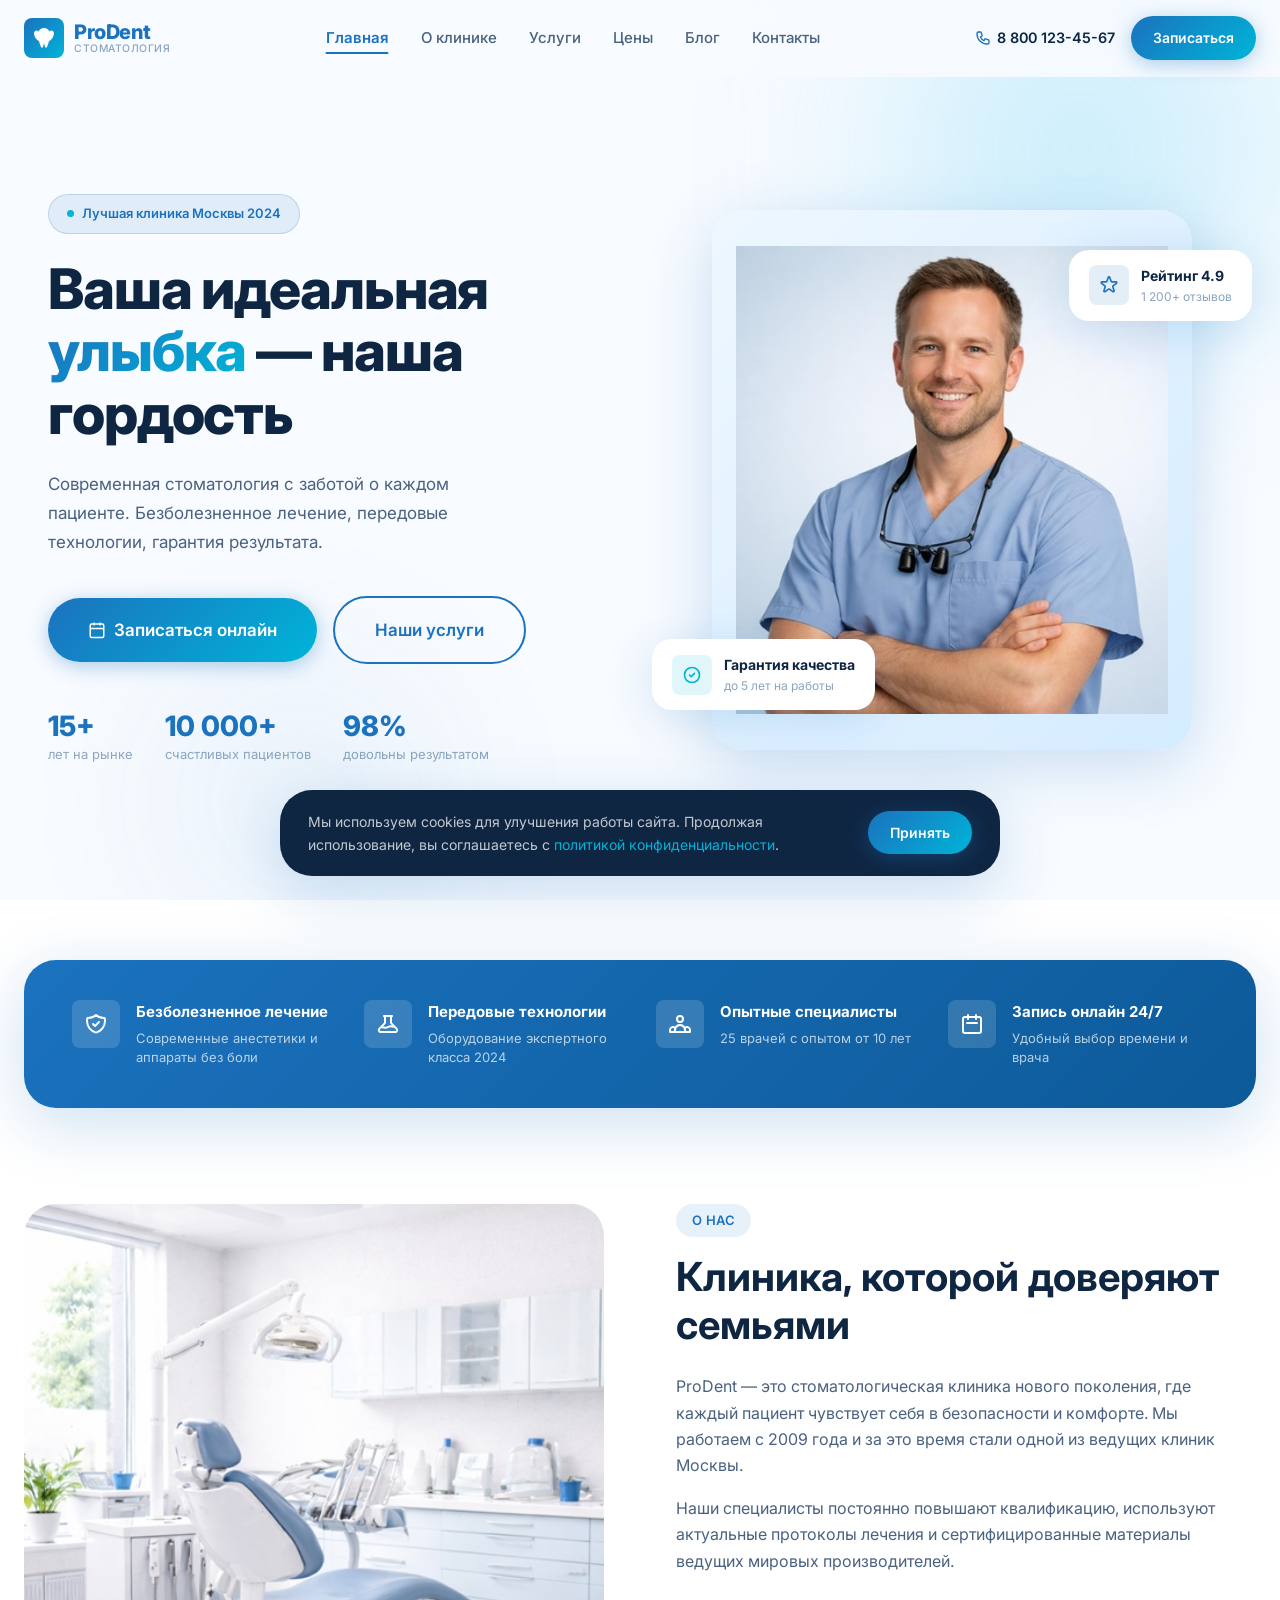
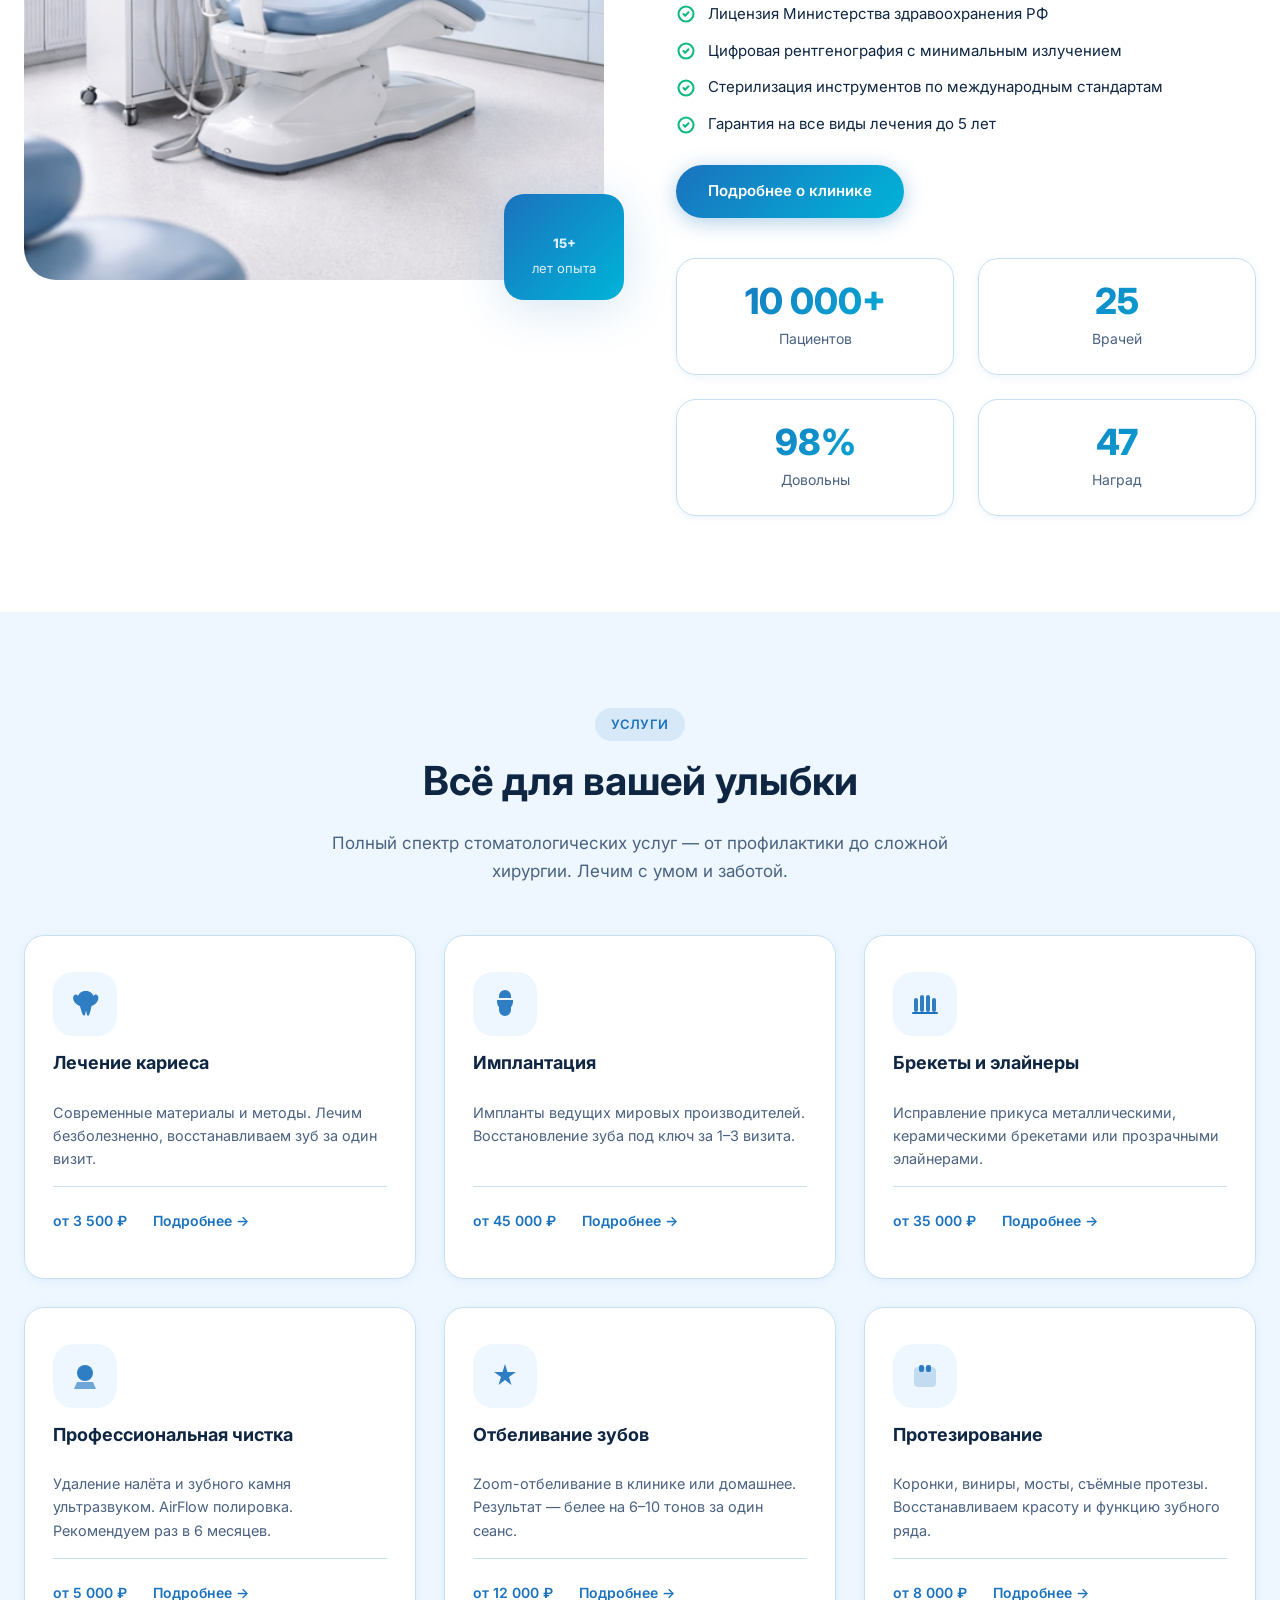
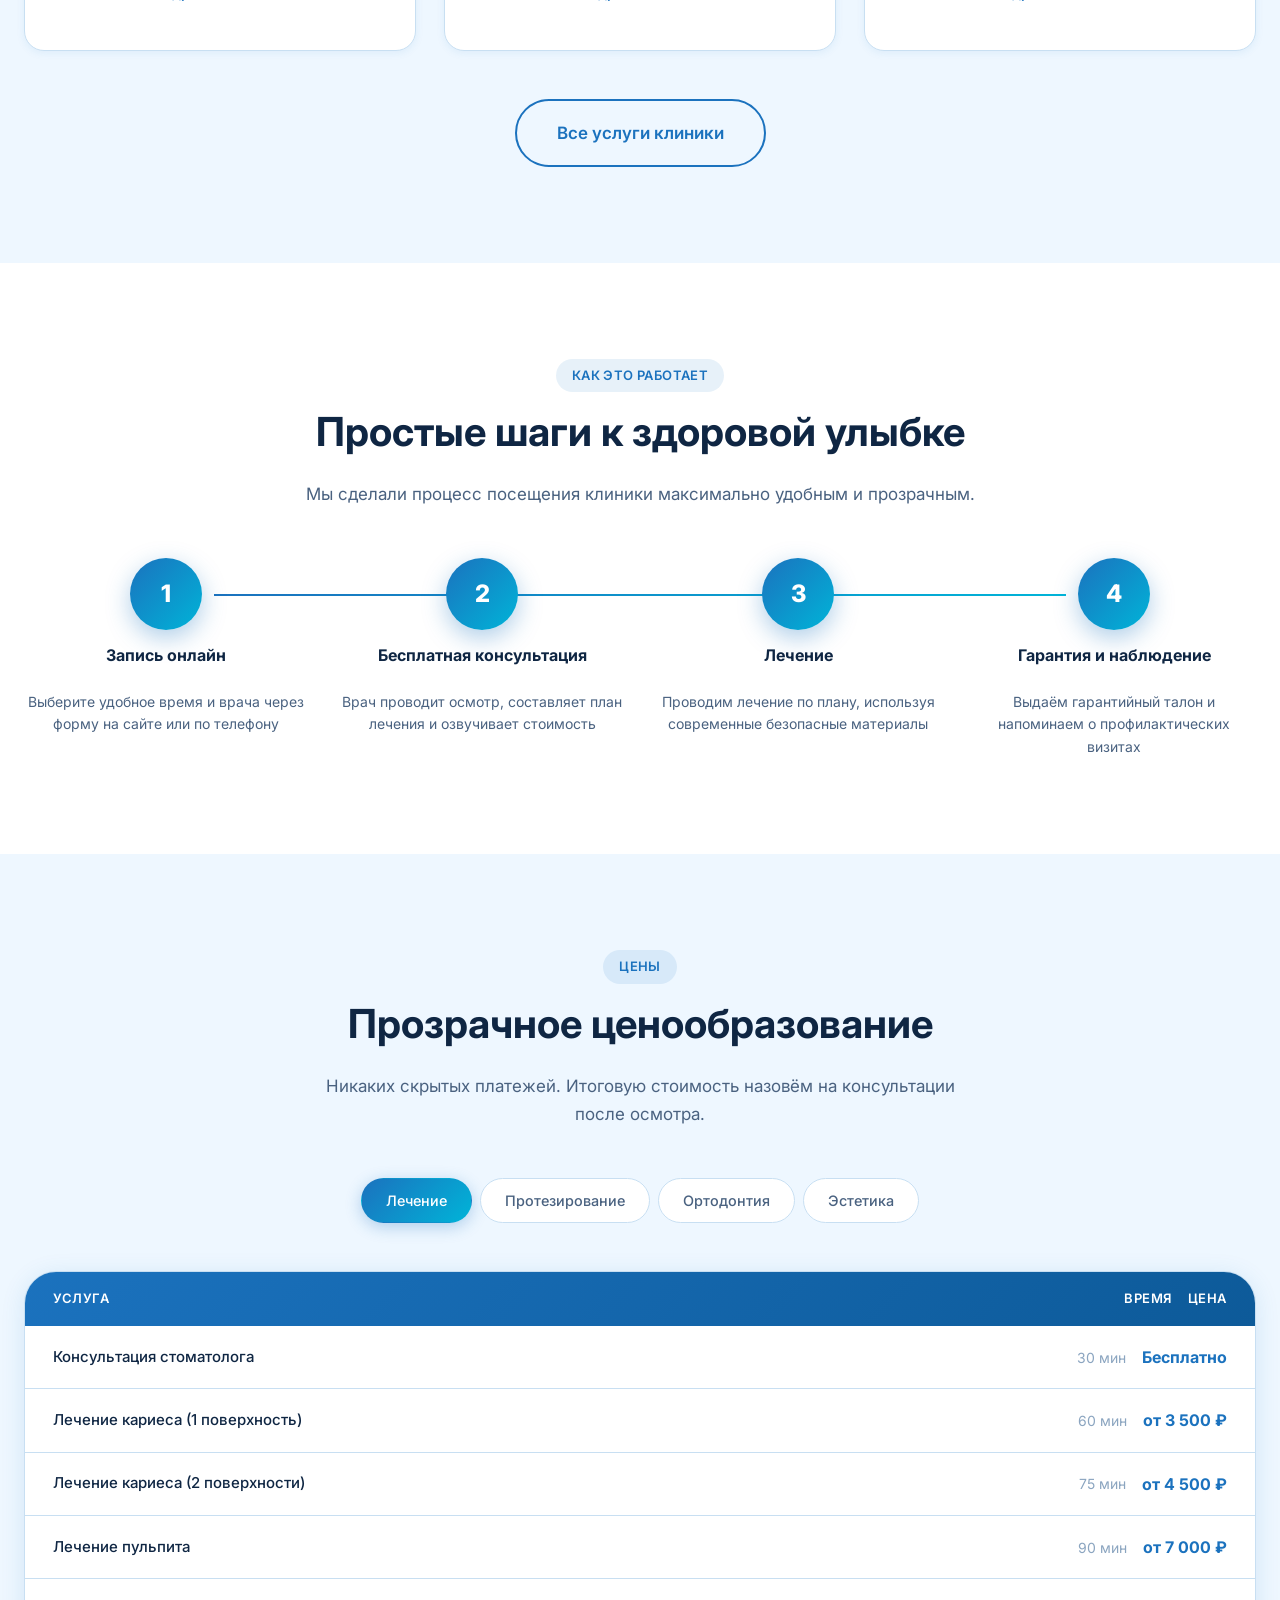
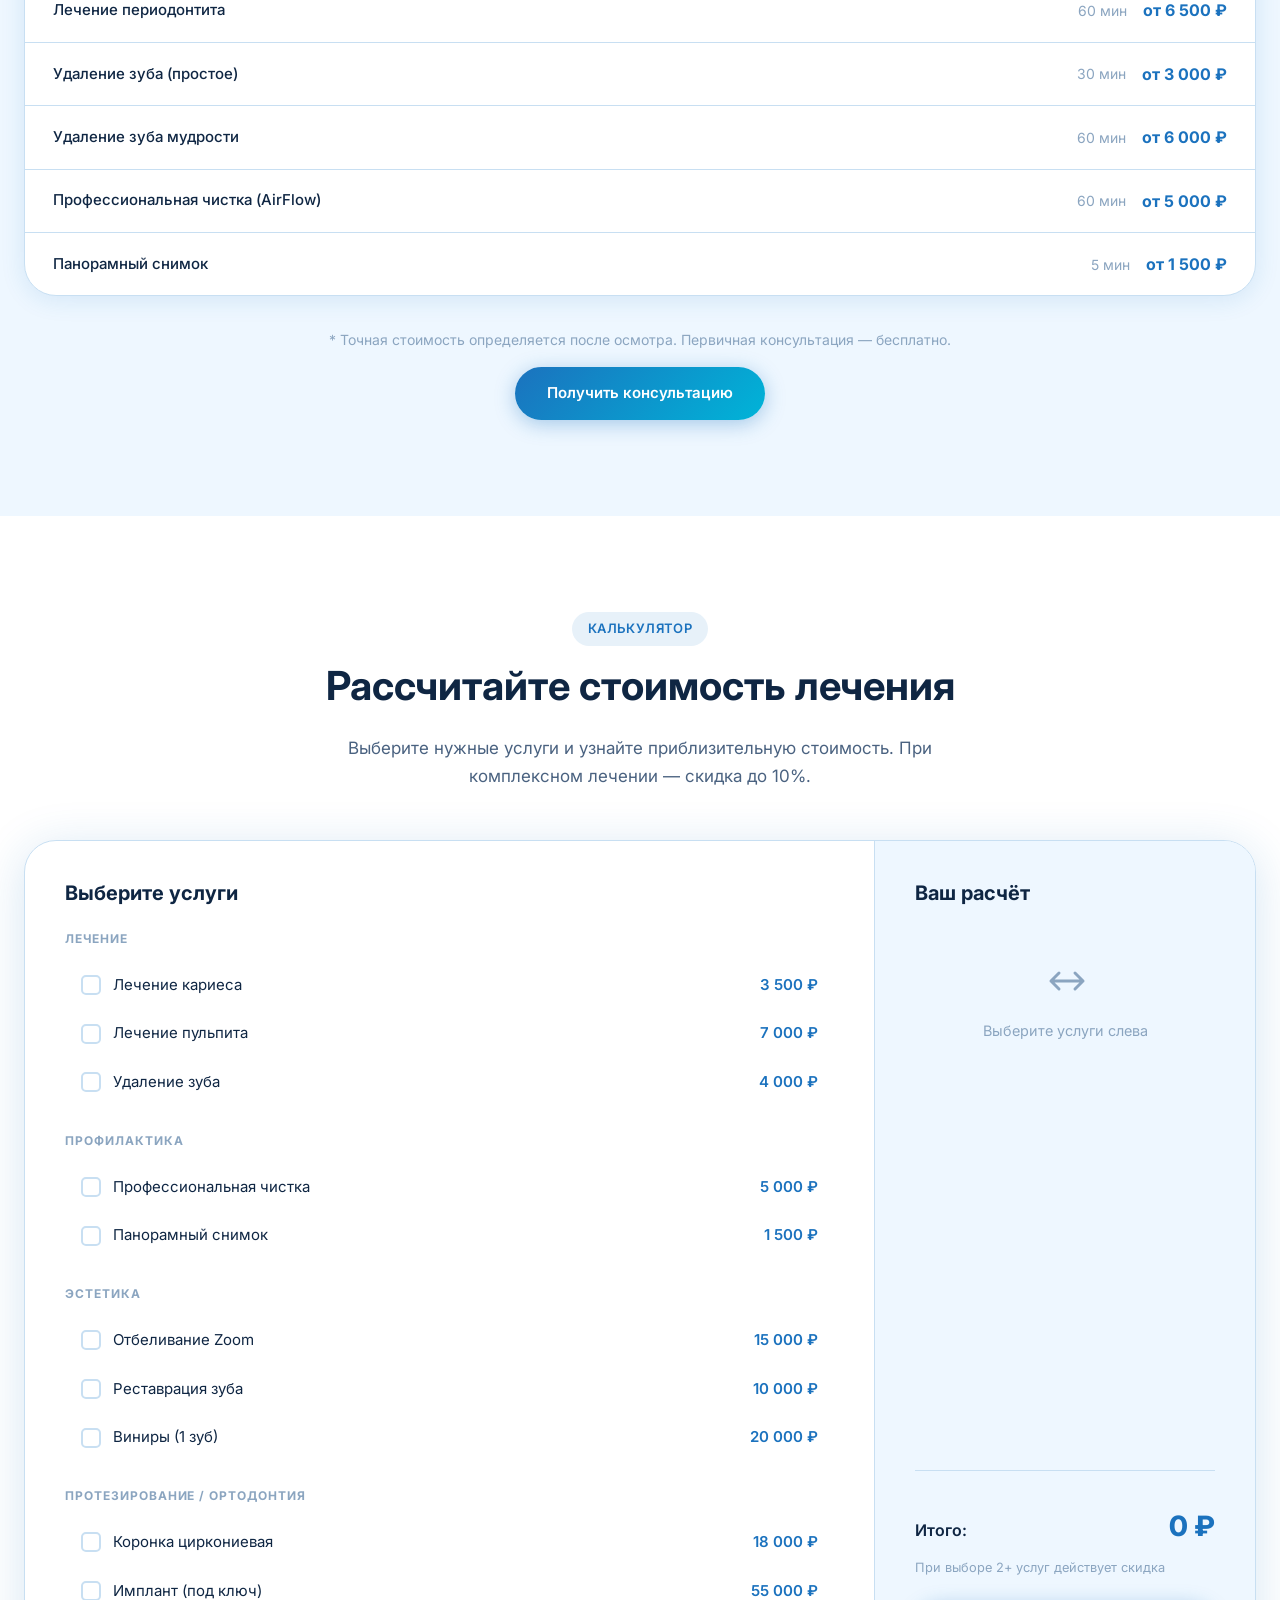
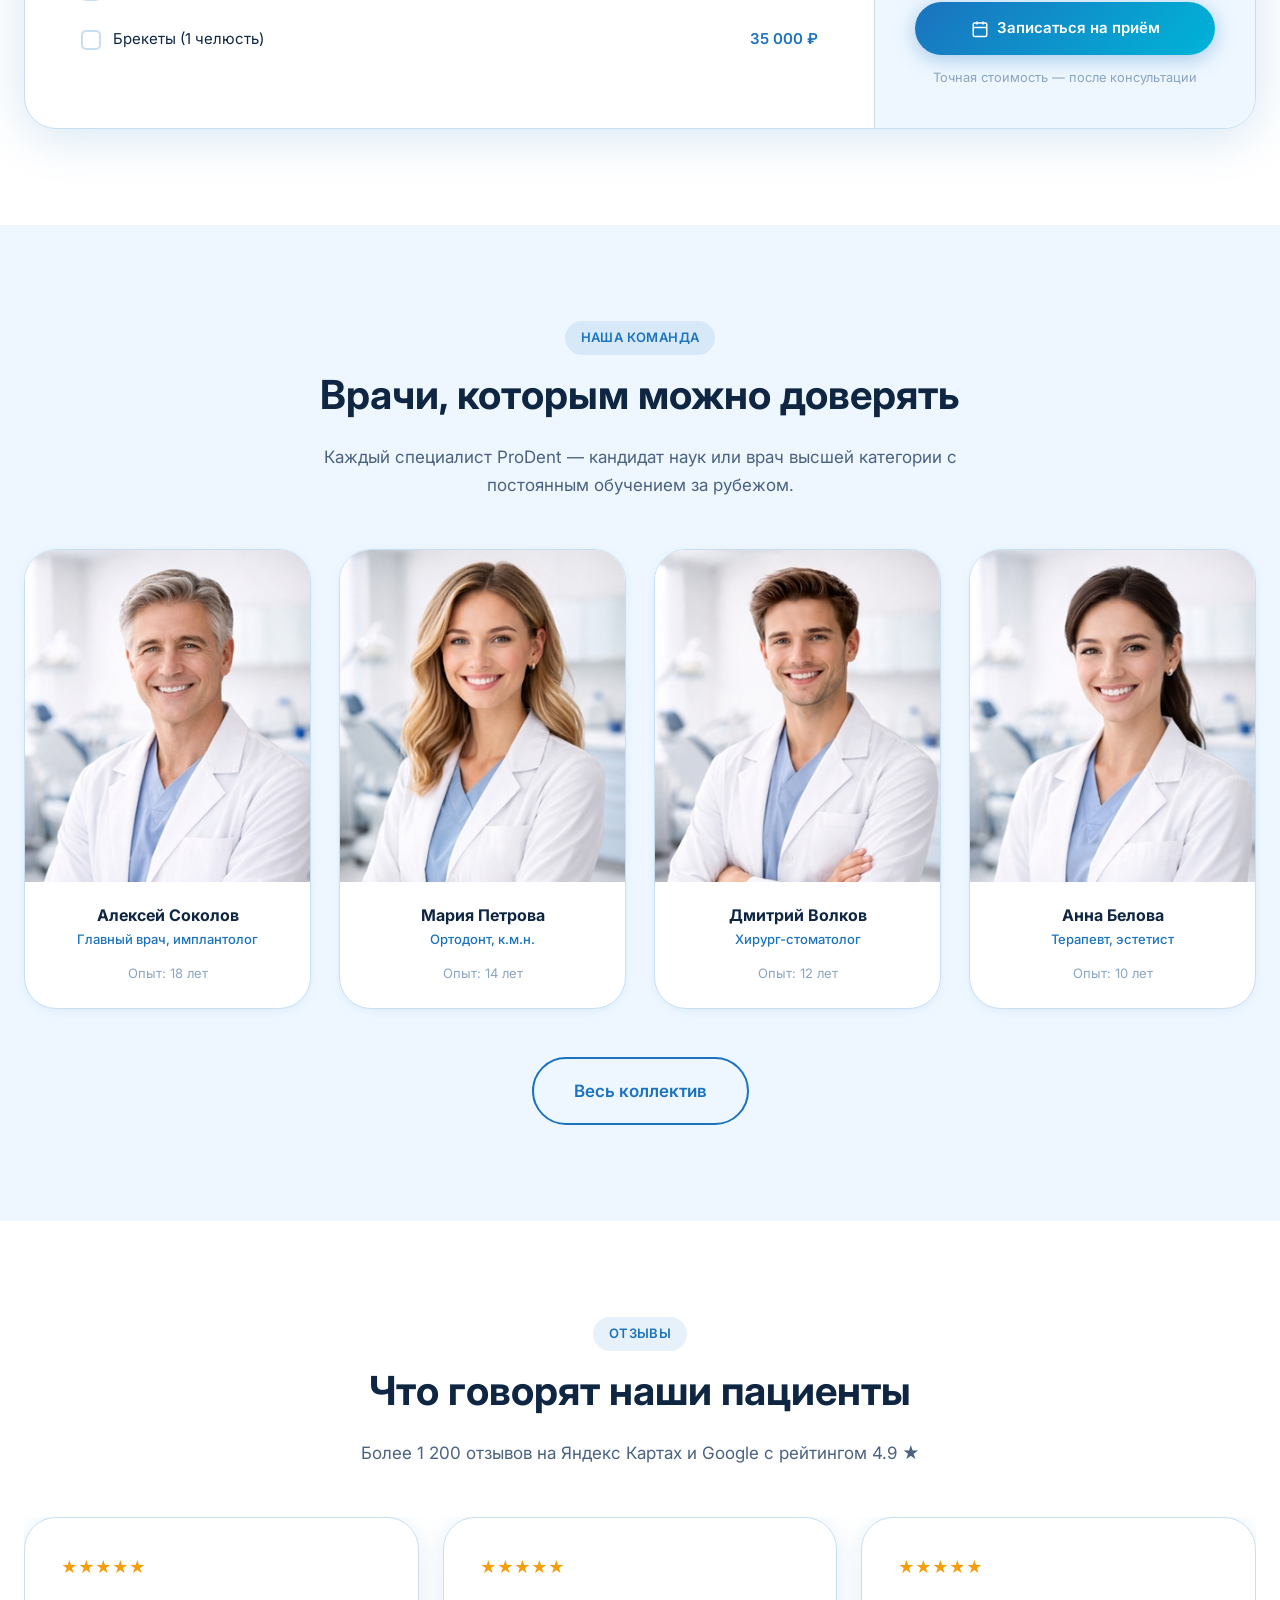
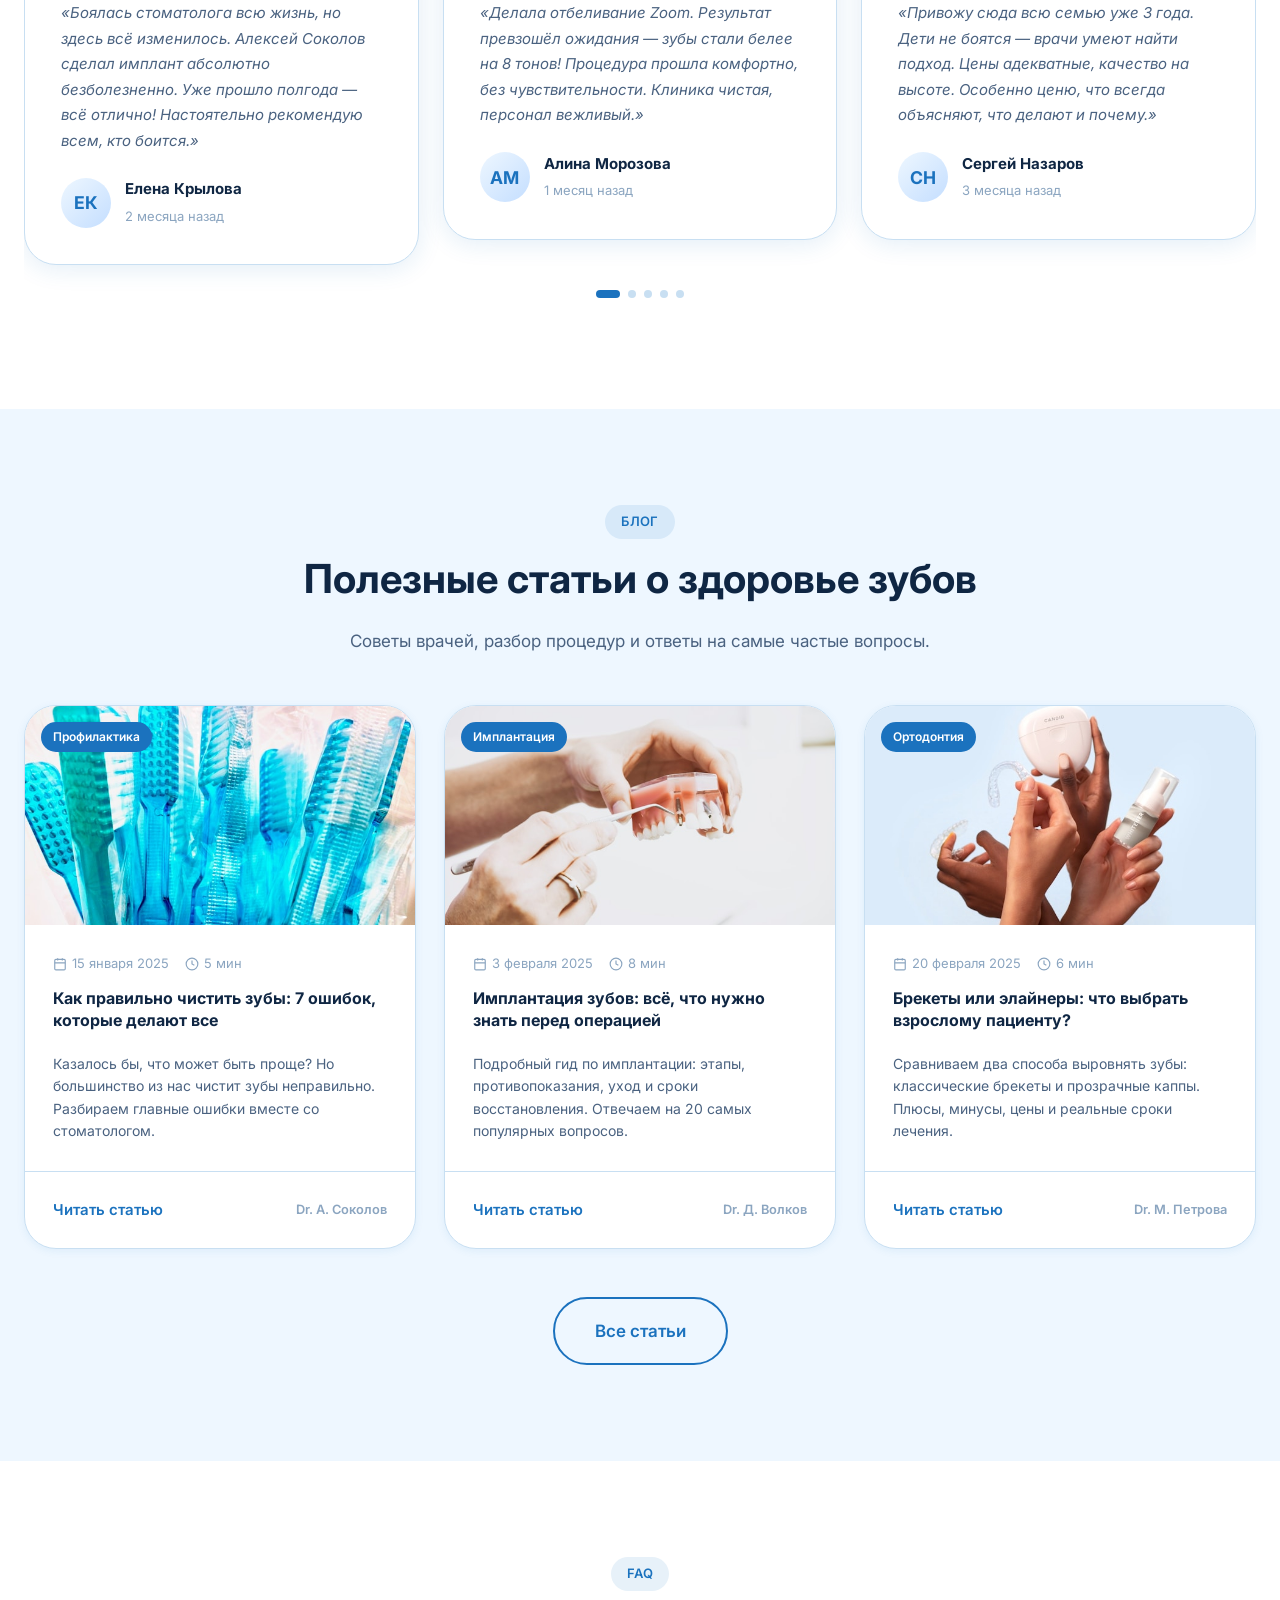
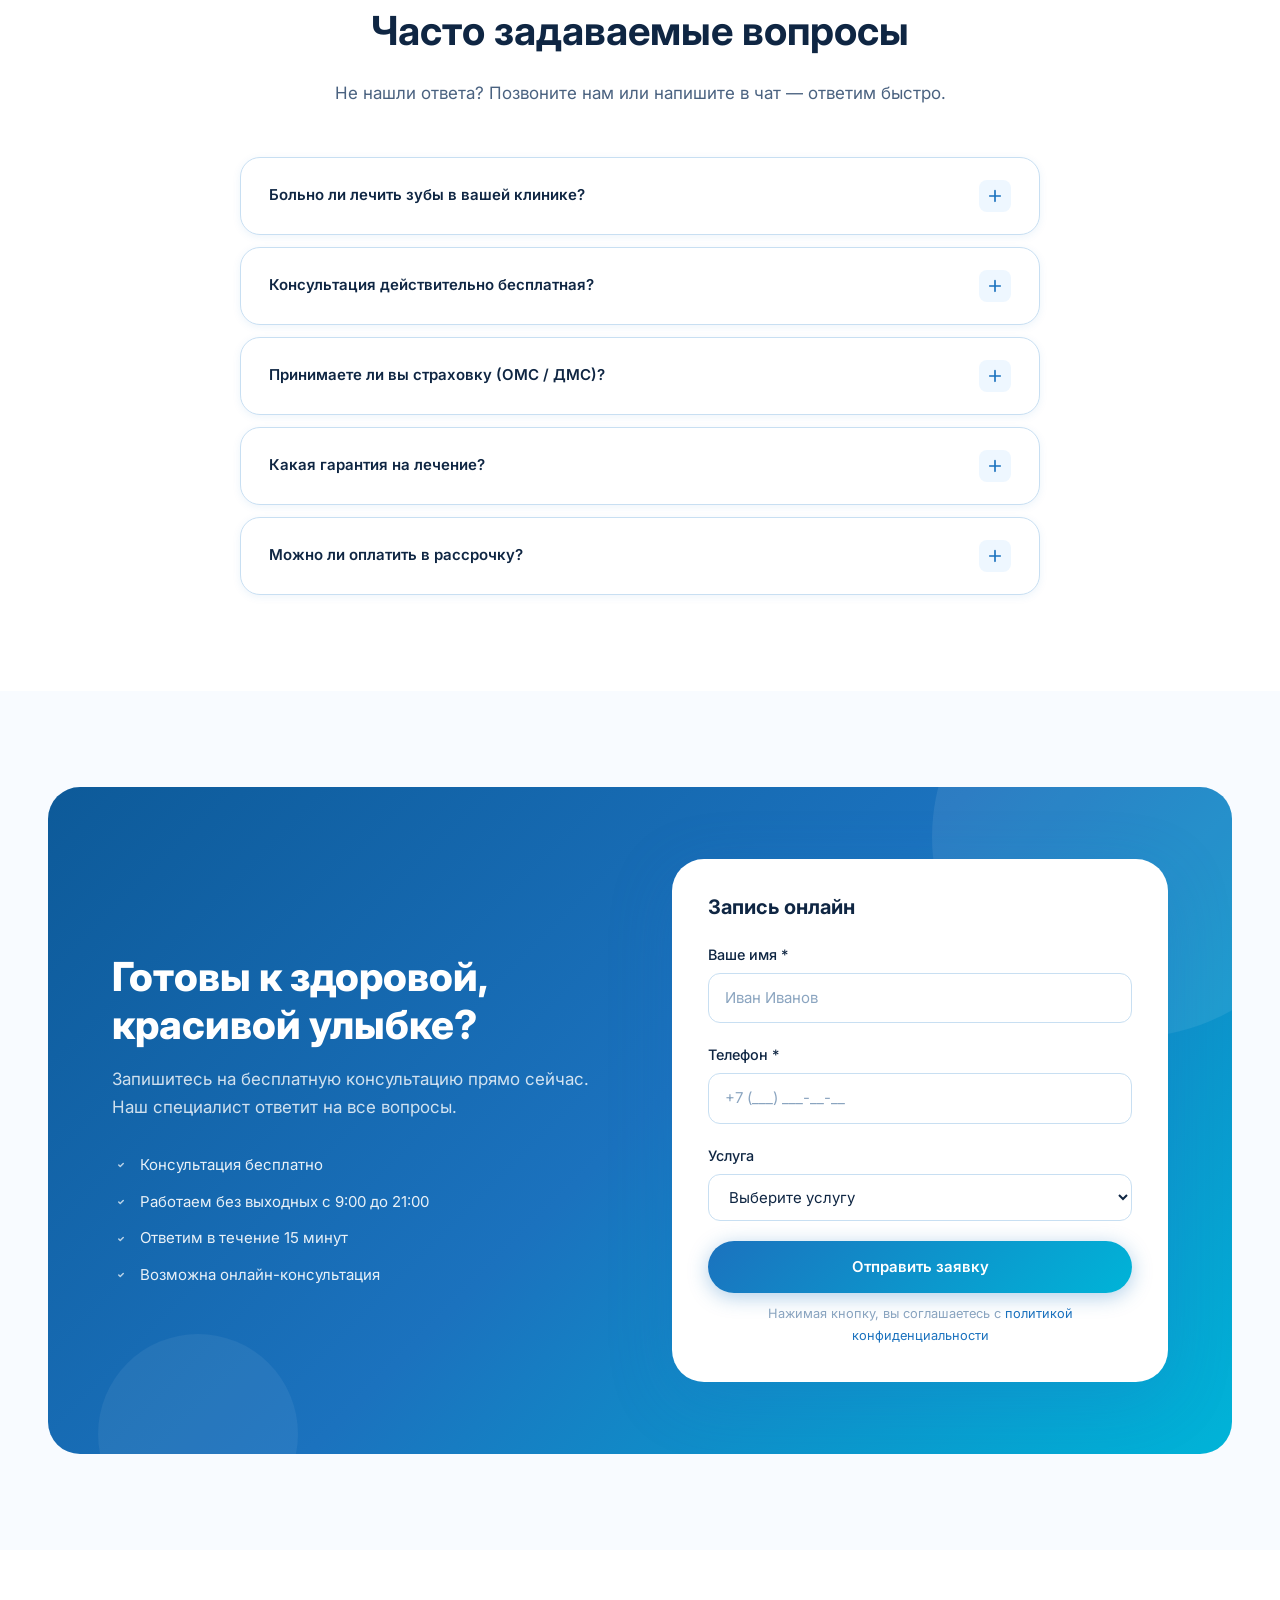
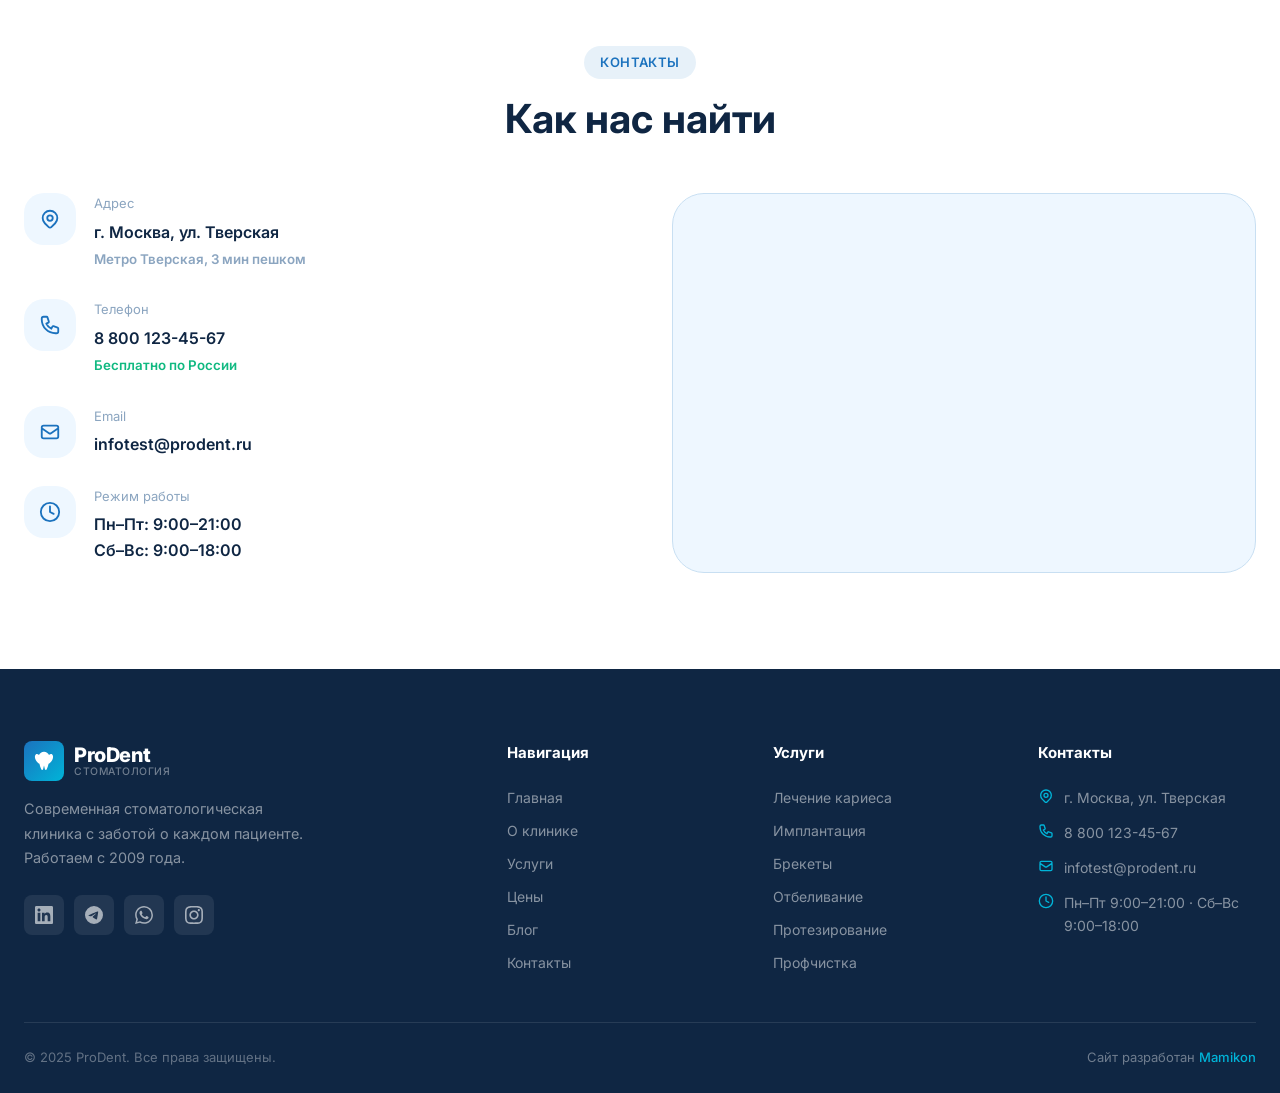
==== commit b8fe8751: "mobile fixes" ====
--- a/index.html
+++ b/index.html
@@ -187,12 +187,6 @@
       </div>
     </div>
 
-    <div class="hero__scroll" aria-label="Прокрутить вниз">
-      <svg width="20" height="20" fill="none" viewBox="0 0 24 24" stroke="currentColor" stroke-width="2">
-        <path stroke-linecap="round" stroke-linejoin="round" d="M19 9l-7 7-7-7" />
-      </svg>
-      <span>Прокрутите вниз</span>
-    </div>
   </section>
 
   <!-- ======================== FEATURES STRIP ======================== -->
--- a/assets/css/style.css
+++ b/assets/css/style.css
@@ -483,6 +483,7 @@
   position: fixed;
   inset: 0;
   z-index: 999;
+  overflow: hidden;
 }
 
 .mobile-menu__overlay {
@@ -508,6 +509,7 @@
   overflow-y: auto;
   display: flex;
   flex-direction: column;
+  z-index: 1;
 }
 
 .mobile-menu.open .mobile-menu__overlay {
@@ -579,6 +581,7 @@
   align-items: center;
   background: var(--bg);
   position: relative;
+  overflow: hidden;
   overflow: hidden;
 }
 
@@ -3453,8 +3456,8 @@
   }
 }
 
-/* Small mobile: 360px */
-@media (max-width: 3600px) {
+/* Small mobile: 380px */
+@media (max-width: 380px) {
   .btn--sm {
     padding: 8px 16px;
   }
@@ -3476,3 +3479,26 @@
     font-size: 0.6rem;
   }
 }
+
+/* Small mobile: 360px — hero compact */
+@media (max-width: 360px) {
+  .hero {
+    padding-top: calc(76px + 28px);
+    padding-bottom: 36px;
+  }
+  .hero__badge {
+    margin-bottom: 14px;
+  }
+  .hero__title {
+    font-size: 1.65rem;
+    margin-bottom: 12px;
+  }
+  .hero__desc {
+    font-size: 0.9375rem;
+    line-height: 1.6;
+    margin-bottom: 20px;
+  }
+  .hero__actions {
+    gap: 8px;
+  }
+}
